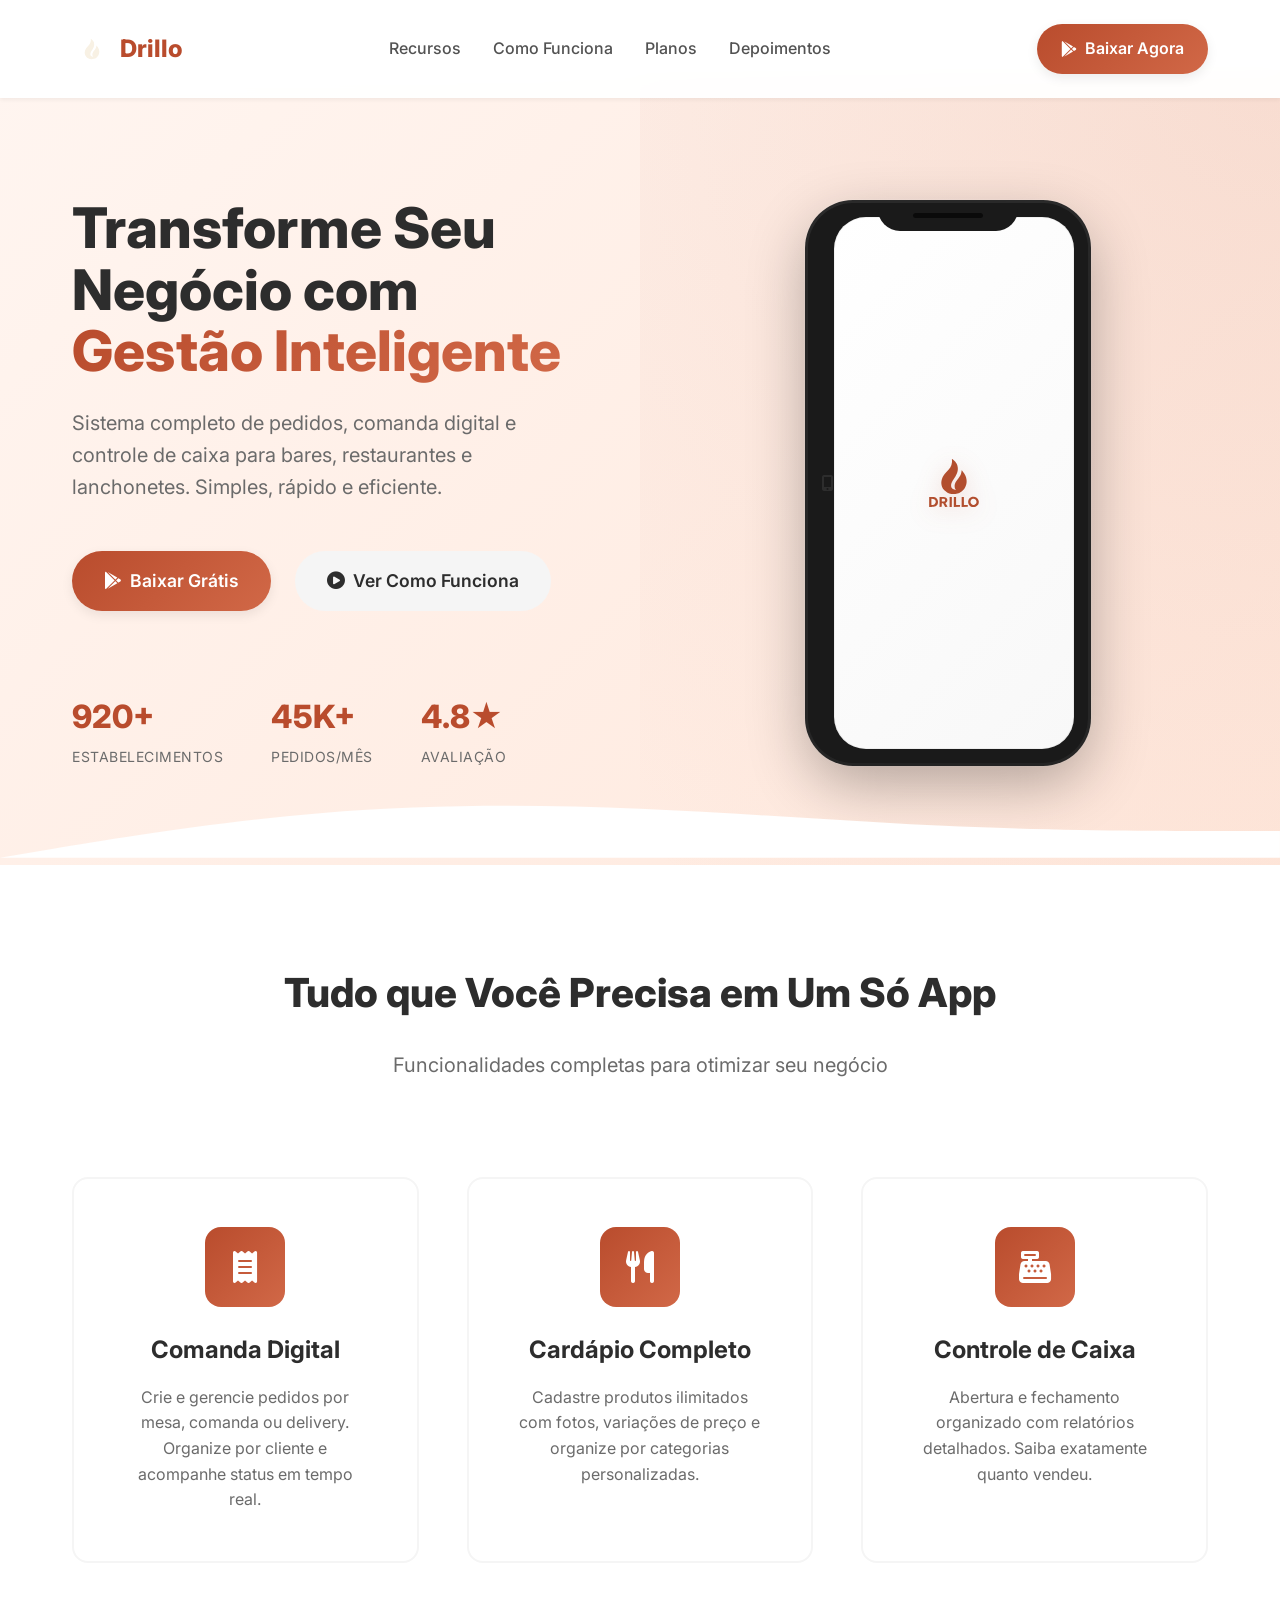
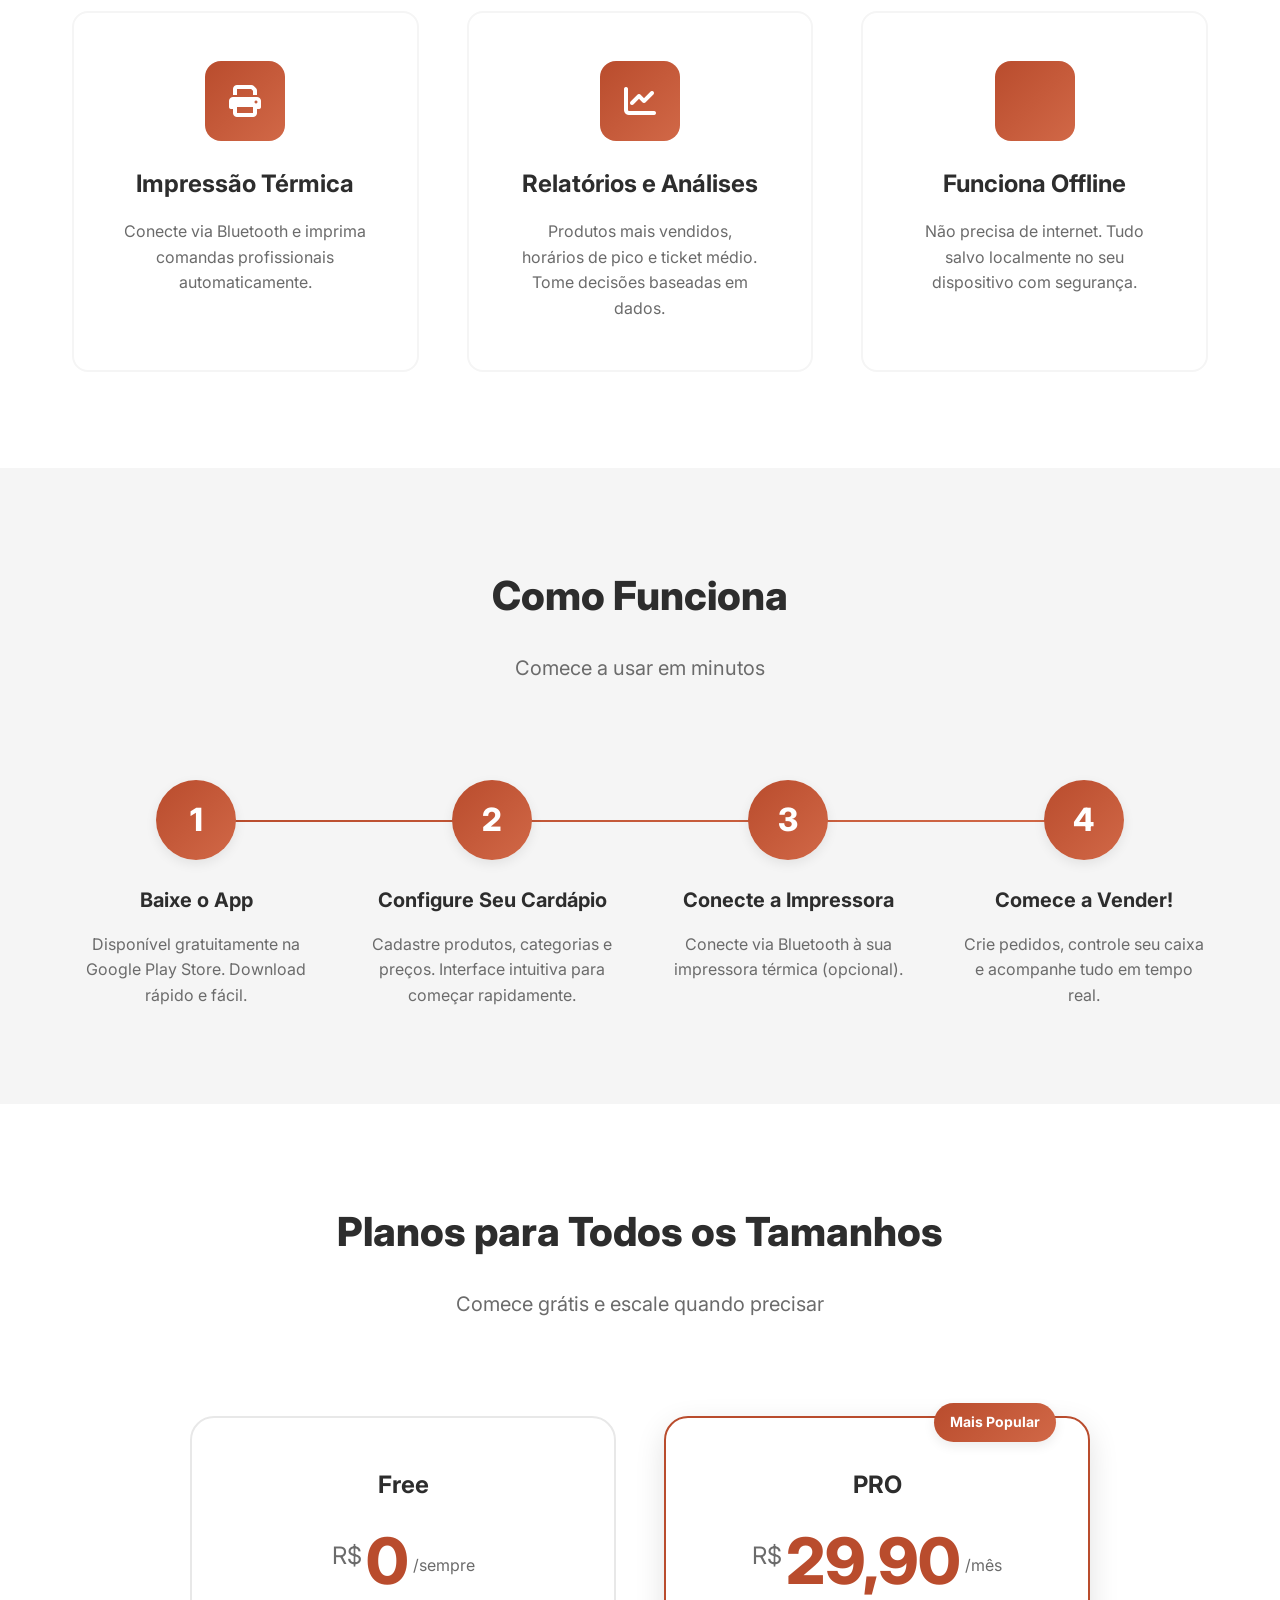
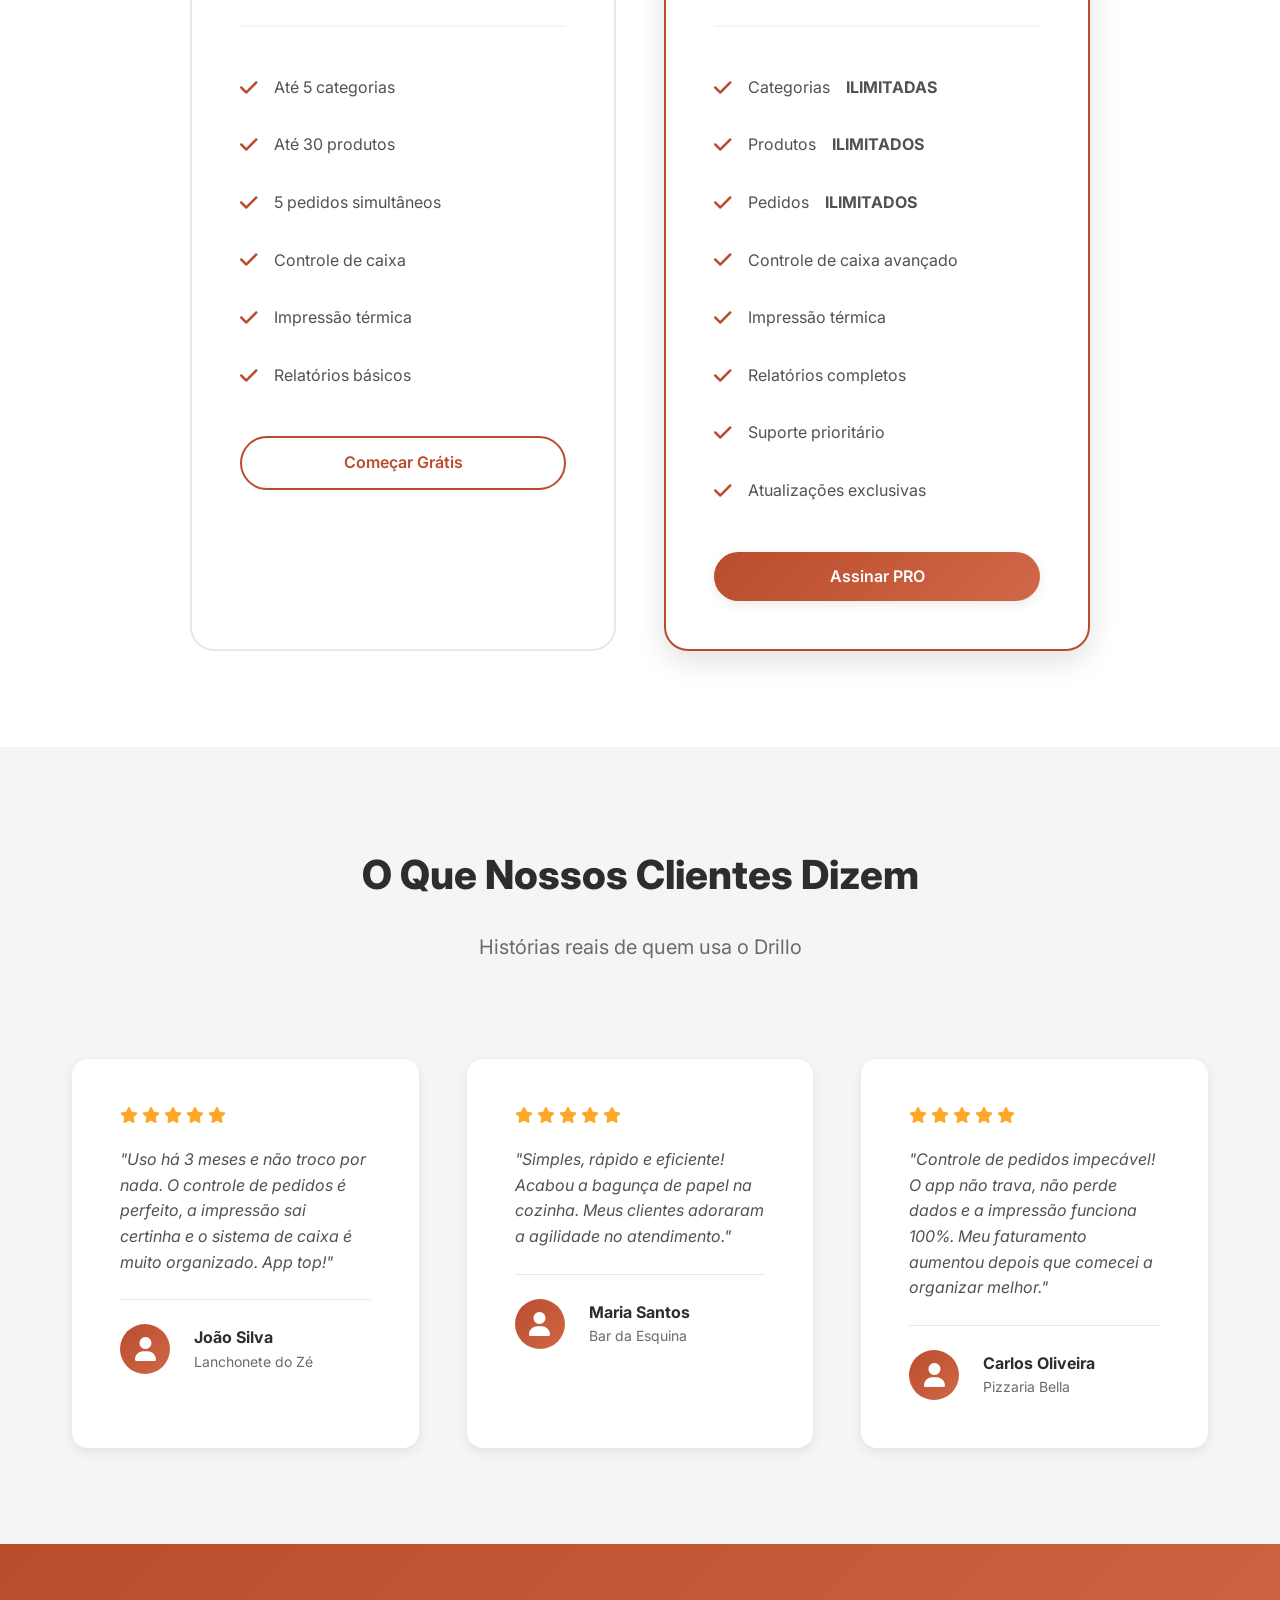
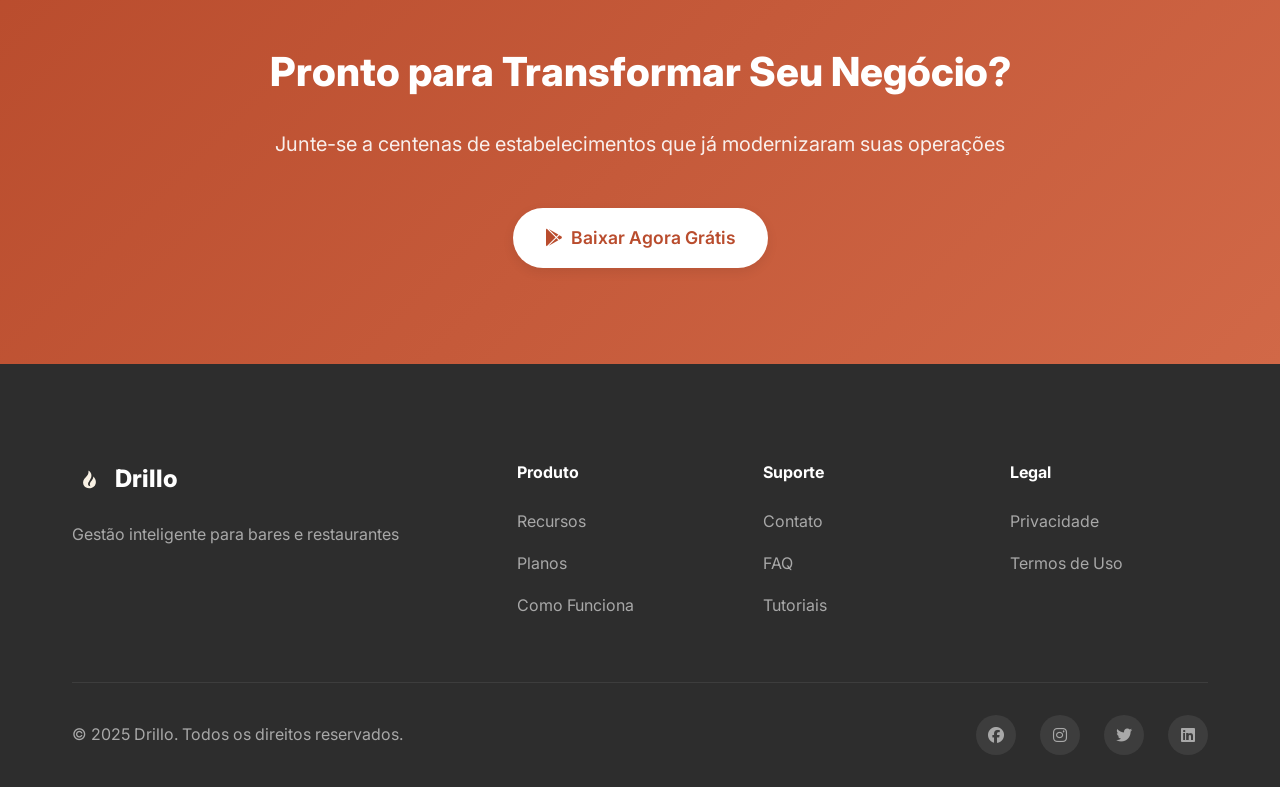
==== index.html @ bf3f8b9b "Add files via upload" ====
<!DOCTYPE html>
<html lang="pt-BR">
<head>
    <meta charset="UTF-8">
    <meta name="viewport" content="width=device-width, initial-scale=1.0">
    <meta name="description" content="Drillo - Sistema completo de gestão de pedidos, comanda digital e controle de caixa para bares, restaurantes e lanchonetes">
    <meta name="keywords" content="comanda digital, gestão de pedidos, PDV, controle de caixa, restaurante, bar, lanchonete">
    <meta name="author" content="Drillo">
    
    <!-- Open Graph / Facebook -->
    <meta property="og:type" content="website">
    <meta property="og:title" content="Drillo - Gestão de Pedidos para Bares e Restaurantes">
    <meta property="og:description" content="Transforme seu negócio com comanda digital, controle de caixa e impressão térmica integrada">
    
    <!-- Twitter -->
    <meta property="twitter:card" content="summary_large_image">
    <meta property="twitter:title" content="Drillo - Gestão de Pedidos">
    
    <title>Drillo - Gestão de Pedidos para Bares e Restaurantes</title>
    
    <!-- Google Fonts -->
    <link rel="preconnect" href="https://fonts.googleapis.com">
    <link rel="preconnect" href="https://fonts.gstatic.com" crossorigin>
    <link href="https://fonts.googleapis.com/css2?family=Inter:wght@300;400;600;700;800&display=swap" rel="stylesheet">
    
    <!-- Favicon -->
    <link rel="icon" type="image/png" href="images/favicon.png">
    <link rel="apple-touch-icon" href="images/Drillo_logo_512x512.png">
    
    <!-- Open Graph / Facebook Image -->
    <meta property="og:image" content="images/Drillo_logo_512x512.png">
    
    <!-- Twitter Image -->
    <meta property="twitter:image" content="images/Drillo_logo_512x512.png">
    
    <!-- Font Awesome -->
    <link rel="stylesheet" href="https://cdnjs.cloudflare.com/ajax/libs/font-awesome/6.4.0/css/all.min.css">
    
    <link rel="stylesheet" href="style.css">
</head>
<body>
    <!-- Header/Navigation -->
    <nav class="navbar">
        <div class="container">
            <div class="nav-content">
                <div class="logo">
                    <img src="images/Drillo_icon_claro.svg" alt="Drillo Logo" class="logo-icon">
                    <span>Drillo</span>
                </div>
                <ul class="nav-menu">
                    <li><a href="#features">Recursos</a></li>
                    <li><a href="#how-it-works">Como Funciona</a></li>
                    <li><a href="#pricing">Planos</a></li>
                    <li><a href="#testimonials">Depoimentos</a></li>
                </ul>
                <a href="https://play.google.com/store/apps/details?id=com.drillo.off" class="btn btn-primary" target="_blank">
                    <i class="fab fa-google-play"></i> Baixar Agora
                </a>
                <div class="hamburger">
                    <span></span>
                    <span></span>
                    <span></span>
                </div>
            </div>
        </div>
    </nav>

    <!-- Hero Section -->
    <section class="hero">
        <div class="container">
            <div class="hero-content">
                <div class="hero-text">
                    <h1 class="hero-title">
                        Transforme Seu Negócio com <span class="gradient-text">Gestão Inteligente</span>
                    </h1>
                    <p class="hero-subtitle">
                        Sistema completo de pedidos, comanda digital e controle de caixa para bares, restaurantes e lanchonetes. Simples, rápido e eficiente.
                    </p>
                    <div class="hero-buttons">
                        <a href="https://play.google.com/store/apps/details?id=com.drillo.off" class="btn btn-large btn-primary" target="_blank">
                            <i class="fab fa-google-play"></i> Baixar Grátis
                        </a>
                        <a href="#features" class="btn btn-large btn-secondary">
                            <i class="fas fa-play-circle"></i> Ver Como Funciona
                        </a>
                    </div>
                    <div class="hero-stats">
                        <div class="stat">
                            <div class="stat-number">1000+</div>
                            <div class="stat-label">Estabelecimentos</div>
                        </div>
                        <div class="stat">
                            <div class="stat-number">50K+</div>
                            <div class="stat-label">Pedidos/Mês</div>
                        </div>
                        <div class="stat">
                            <div class="stat-number">4.8★</div>
                            <div class="stat-label">Avaliação</div>
                        </div>
                    </div>
                </div>
                <div class="hero-image">
                    <div class="phone-mockup">
                        <i class="fas fa-mobile-alt"></i>
                        <div class="mockup-screen">
                            <div class="app-preview">
                                <img src="images/Drillo.svg" alt="Drillo App" class="app-logo">
                            </div>
                        </div>
                    </div>
                </div>
            </div>
        </div>
        <div class="hero-wave">
            <svg viewBox="0 0 1440 120" fill="none" xmlns="http://www.w3.org/2000/svg">
                <path d="M0 120L60 110C120 100 240 80 360 70C480 60 600 60 720 65C840 70 960 80 1080 85C1200 90 1320 90 1380 90L1440 90V120H1380C1320 120 1200 120 1080 120C960 120 840 120 720 120C600 120 480 120 360 120C240 120 120 120 60 120H0Z" fill="white"/>
            </svg>
        </div>
    </section>

    <!-- Features Section -->
    <section id="features" class="features">
        <div class="container">
            <div class="section-header">
                <h2 class="section-title">Tudo que Você Precisa em Um Só App</h2>
                <p class="section-subtitle">Funcionalidades completas para otimizar seu negócio</p>
            </div>
            
            <div class="features-grid">
                <div class="feature-card">
                    <div class="feature-icon">
                        <i class="fas fa-receipt"></i>
                    </div>
                    <h3>Comanda Digital</h3>
                    <p>Crie e gerencie pedidos por mesa, comanda ou delivery. Organize por cliente e acompanhe status em tempo real.</p>
                </div>

                <div class="feature-card">
                    <div class="feature-icon">
                        <i class="fas fa-utensils"></i>
                    </div>
                    <h3>Cardápio Completo</h3>
                    <p>Cadastre produtos ilimitados com fotos, variações de preço e organize por categorias personalizadas.</p>
                </div>

                <div class="feature-card">
                    <div class="feature-icon">
                        <i class="fas fa-cash-register"></i>
                    </div>
                    <h3>Controle de Caixa</h3>
                    <p>Abertura e fechamento organizado com relatórios detalhados. Saiba exatamente quanto vendeu.</p>
                </div>

                <div class="feature-card">
                    <div class="feature-icon">
                        <i class="fas fa-print"></i>
                    </div>
                    <h3>Impressão Térmica</h3>
                    <p>Conecte via Bluetooth e imprima comandas profissionais automaticamente.</p>
                </div>

                <div class="feature-card">
                    <div class="feature-icon">
                        <i class="fas fa-chart-line"></i>
                    </div>
                    <h3>Relatórios e Análises</h3>
                    <p>Produtos mais vendidos, horários de pico e ticket médio. Tome decisões baseadas em dados.</p>
                </div>

                <div class="feature-card">
                    <div class="feature-icon">
                        <i class="fas fa-wifi-slash"></i>
                    </div>
                    <h3>Funciona Offline</h3>
                    <p>Não precisa de internet. Tudo salvo localmente no seu dispositivo com segurança.</p>
                </div>
            </div>
        </div>
    </section>

    <!-- How It Works Section -->
    <section id="how-it-works" class="how-it-works">
        <div class="container">
            <div class="section-header">
                <h2 class="section-title">Como Funciona</h2>
                <p class="section-subtitle">Comece a usar em minutos</p>
            </div>
            
            <div class="steps">
                <div class="step">
                    <div class="step-number">1</div>
                    <div class="step-content">
                        <h3>Baixe o App</h3>
                        <p>Disponível gratuitamente na Google Play Store. Download rápido e fácil.</p>
                    </div>
                </div>

                <div class="step">
                    <div class="step-number">2</div>
                    <div class="step-content">
                        <h3>Configure Seu Cardápio</h3>
                        <p>Cadastre produtos, categorias e preços. Interface intuitiva para começar rapidamente.</p>
                    </div>
                </div>

                <div class="step">
                    <div class="step-number">3</div>
                    <div class="step-content">
                        <h3>Conecte a Impressora</h3>
                        <p>Conecte via Bluetooth à sua impressora térmica (opcional).</p>
                    </div>
                </div>

                <div class="step">
                    <div class="step-number">4</div>
                    <div class="step-content">
                        <h3>Comece a Vender!</h3>
                        <p>Crie pedidos, controle seu caixa e acompanhe tudo em tempo real.</p>
                    </div>
                </div>
            </div>
        </div>
    </section>

    <!-- Pricing Section -->
    <section id="pricing" class="pricing">
        <div class="container">
            <div class="section-header">
                <h2 class="section-title">Planos para Todos os Tamanhos</h2>
                <p class="section-subtitle">Comece grátis e escale quando precisar</p>
            </div>
            
            <div class="pricing-cards">
                <div class="pricing-card">
                    <div class="plan-header">
                        <h3>Free</h3>
                        <div class="price">
                            <span class="currency">R$</span>
                            <span class="amount">0</span>
                            <span class="period">/sempre</span>
                        </div>
                    </div>
                    <ul class="plan-features">
                        <li><i class="fas fa-check"></i> Até 5 categorias</li>
                        <li><i class="fas fa-check"></i> Até 30 produtos</li>
                        <li><i class="fas fa-check"></i> 5 pedidos simultâneos</li>
                        <li><i class="fas fa-check"></i> Controle de caixa</li>
                        <li><i class="fas fa-check"></i> Impressão térmica</li>
                        <li><i class="fas fa-check"></i> Relatórios básicos</li>
                    </ul>
                    <a href="https://play.google.com/store/apps/details?id=com.drillo.off" class="btn btn-outline" target="_blank">Começar Grátis</a>
                </div>

                <div class="pricing-card featured">
                    <div class="popular-badge">Mais Popular</div>
                    <div class="plan-header">
                        <h3>PRO</h3>
                        <div class="price">
                            <span class="currency">R$</span>
                            <span class="amount">29,90</span>
                            <span class="period">/mês</span>
                        </div>
                    </div>
                    <ul class="plan-features">
                        <li><i class="fas fa-check"></i> Categorias <strong>ILIMITADAS</strong></li>
                        <li><i class="fas fa-check"></i> Produtos <strong>ILIMITADOS</strong></li>
                        <li><i class="fas fa-check"></i> Pedidos <strong>ILIMITADOS</strong></li>
                        <li><i class="fas fa-check"></i> Controle de caixa avançado</li>
                        <li><i class="fas fa-check"></i> Impressão térmica</li>
                        <li><i class="fas fa-check"></i> Relatórios completos</li>
                        <li><i class="fas fa-check"></i> Suporte prioritário</li>
                        <li><i class="fas fa-check"></i> Atualizações exclusivas</li>
                    </ul>
                    <a href="https://play.google.com/store/apps/details?id=com.drillo.off" class="btn btn-primary" target="_blank">Assinar PRO</a>
                </div>
            </div>
        </div>
    </section>

    <!-- Testimonials Section -->
    <section id="testimonials" class="testimonials">
        <div class="container">
            <div class="section-header">
                <h2 class="section-title">O Que Nossos Clientes Dizem</h2>
                <p class="section-subtitle">Histórias reais de quem usa o Drillo</p>
            </div>
            
            <div class="testimonials-grid">
                <div class="testimonial-card">
                    <div class="testimonial-rating">
                        <i class="fas fa-star"></i>
                        <i class="fas fa-star"></i>
                        <i class="fas fa-star"></i>
                        <i class="fas fa-star"></i>
                        <i class="fas fa-star"></i>
                    </div>
                    <p class="testimonial-text">
                        "Uso há 3 meses e não troco por nada. O controle de pedidos é perfeito, a impressão sai certinha e o sistema de caixa é muito organizado. App top!"
                    </p>
                    <div class="testimonial-author">
                        <div class="author-avatar">
                            <i class="fas fa-user"></i>
                        </div>
                        <div class="author-info">
                            <div class="author-name">João Silva</div>
                            <div class="author-business">Lanchonete do Zé</div>
                        </div>
                    </div>
                </div>

                <div class="testimonial-card">
                    <div class="testimonial-rating">
                        <i class="fas fa-star"></i>
                        <i class="fas fa-star"></i>
                        <i class="fas fa-star"></i>
                        <i class="fas fa-star"></i>
                        <i class="fas fa-star"></i>
                    </div>
                    <p class="testimonial-text">
                        "Simples, rápido e eficiente! Acabou a bagunça de papel na cozinha. Meus clientes adoraram a agilidade no atendimento."
                    </p>
                    <div class="testimonial-author">
                        <div class="author-avatar">
                            <i class="fas fa-user"></i>
                        </div>
                        <div class="author-info">
                            <div class="author-name">Maria Santos</div>
                            <div class="author-business">Bar da Esquina</div>
                        </div>
                    </div>
                </div>

                <div class="testimonial-card">
                    <div class="testimonial-rating">
                        <i class="fas fa-star"></i>
                        <i class="fas fa-star"></i>
                        <i class="fas fa-star"></i>
                        <i class="fas fa-star"></i>
                        <i class="fas fa-star"></i>
                    </div>
                    <p class="testimonial-text">
                        "Controle de pedidos impecável! O app não trava, não perde dados e a impressão funciona 100%. Meu faturamento aumentou depois que comecei a organizar melhor."
                    </p>
                    <div class="testimonial-author">
                        <div class="author-avatar">
                            <i class="fas fa-user"></i>
                        </div>
                        <div class="author-info">
                            <div class="author-name">Carlos Oliveira</div>
                            <div class="author-business">Pizzaria Bella</div>
                        </div>
                    </div>
                </div>
            </div>
        </div>
    </section>

    <!-- CTA Section -->
    <section class="cta">
        <div class="container">
            <div class="cta-content">
                <h2>Pronto para Transformar Seu Negócio?</h2>
                <p>Junte-se a centenas de estabelecimentos que já modernizaram suas operações</p>
                <a href="https://play.google.com/store/apps/details?id=com.drillo.off" class="btn btn-large btn-white" target="_blank">
                    <i class="fab fa-google-play"></i> Baixar Agora Grátis
                </a>
            </div>
        </div>
    </section>

    <!-- Footer -->
    <footer class="footer">
        <div class="container">
            <div class="footer-content">
                <div class="footer-section">
                    <div class="footer-logo">
                        <img src="images/Drillo_icon_claro.svg" alt="Drillo Logo" class="logo-icon">
                        <span>Drillo</span>
                    </div>
                    <p>Gestão inteligente para bares e restaurantes</p>
                </div>

                <div class="footer-section">
                    <h4>Produto</h4>
                    <ul>
                        <li><a href="#features">Recursos</a></li>
                        <li><a href="#pricing">Planos</a></li>
                        <li><a href="#how-it-works">Como Funciona</a></li>
                    </ul>
                </div>

                <div class="footer-section">
                    <h4>Suporte</h4>
                    <ul>
                        <li><a href="mailto:contato@drillo.app">Contato</a></li>
                        <li><a href="#">FAQ</a></li>
                        <li><a href="#">Tutoriais</a></li>
                    </ul>
                </div>

                <div class="footer-section">
                    <h4>Legal</h4>
                    <ul>
                        <li><a href="#">Privacidade</a></li>
                        <li><a href="#">Termos de Uso</a></li>
                    </ul>
                </div>
            </div>

            <div class="footer-bottom">
                <p>&copy; 2025 Drillo. Todos os direitos reservados.</p>
                <div class="social-links">
                    <a href="#" target="_blank"><i class="fab fa-facebook"></i></a>
                    <a href="#" target="_blank"><i class="fab fa-instagram"></i></a>
                    <a href="#" target="_blank"><i class="fab fa-twitter"></i></a>
                    <a href="#" target="_blank"><i class="fab fa-linkedin"></i></a>
                </div>
            </div>
        </div>
    </footer>

    <script src="script.js"></script>
</body>
</html>
---- style.css ----
/* ========================================
   RESET & BASE STYLES
   ======================================== */
* {
    margin: 0;
    padding: 0;
    box-sizing: border-box;
}

:root {
    /* Colors - Drillo Brand */
    --primary: #B94C2D;
    --primary-dark: #8B3820;
    --primary-light: #D16847;
    --secondary: #2D4B94;
    --accent: #FFA726;
    
    /* Neutral Colors */
    --dark: #1a1a1a;
    --gray-900: #2d2d2d;
    --gray-800: #3d3d3d;
    --gray-700: #525252;
    --gray-600: #6b6b6b;
    --gray-500: #8a8a8a;
    --gray-400: #a8a8a8;
    --gray-300: #d1d1d1;
    --gray-200: #e8e8e8;
    --gray-100: #f5f5f5;
    --white: #ffffff;
    
    /* Gradients */
    --gradient-primary: linear-gradient(135deg, var(--primary) 0%, var(--primary-light) 100%);
    --gradient-secondary: linear-gradient(135deg, var(--secondary) 0%, #3B5AB8 100%);
    --gradient-accent: linear-gradient(135deg, #FFA726 0%, #FFB74D 100%);
    
    /* Shadows */
    --shadow-sm: 0 2px 4px rgba(0,0,0,0.05);
    --shadow-md: 0 4px 12px rgba(0,0,0,0.08);
    --shadow-lg: 0 10px 30px rgba(0,0,0,0.12);
    --shadow-xl: 0 20px 50px rgba(0,0,0,0.15);
    
    /* Typography */
    --font-family: 'Inter', -apple-system, BlinkMacSystemFont, 'Segoe UI', sans-serif;
    
    /* Spacing */
    --spacing-xs: 0.5rem;
    --spacing-sm: 1rem;
    --spacing-md: 1.5rem;
    --spacing-lg: 2rem;
    --spacing-xl: 3rem;
    --spacing-2xl: 4rem;
    --spacing-3xl: 6rem;
    
    /* Border Radius */
    --radius-sm: 8px;
    --radius-md: 12px;
    --radius-lg: 16px;
    --radius-xl: 24px;
    --radius-full: 9999px;
    
    /* Transitions */
    --transition: all 0.3s cubic-bezier(0.4, 0, 0.2, 1);
}

html {
    scroll-behavior: smooth;
}

body {
    font-family: var(--font-family);
    line-height: 1.6;
    color: var(--gray-900);
    background: var(--white);
    overflow-x: hidden;
}

.container {
    max-width: 1200px;
    margin: 0 auto;
    padding: 0 var(--spacing-lg);
}

/* ========================================
   NAVIGATION
   ======================================== */
.navbar {
    position: fixed;
    top: 0;
    left: 0;
    right: 0;
    background: rgba(255, 255, 255, 0.95);
    backdrop-filter: blur(10px);
    box-shadow: var(--shadow-sm);
    z-index: 1000;
    transition: var(--transition);
}

.nav-content {
    display: flex;
    align-items: center;
    justify-content: space-between;
    padding: var(--spacing-md) 0;
}

.logo {
    display: flex;
    align-items: center;
    gap: 0.5rem;
    font-size: 1.5rem;
    font-weight: 800;
    color: var(--primary);
}

.logo-icon {
    width: 40px;
    height: 40px;
    object-fit: contain;
}

.logo i {
    font-size: 1.8rem;
}

.nav-menu {
    display: flex;
    list-style: none;
    gap: var(--spacing-lg);
    margin: 0;
}

.nav-menu a {
    color: var(--gray-700);
    text-decoration: none;
    font-weight: 500;
    transition: var(--transition);
    position: relative;
}

.nav-menu a::after {
    content: '';
    position: absolute;
    bottom: -4px;
    left: 0;
    width: 0;
    height: 2px;
    background: var(--primary);
    transition: var(--transition);
}

.nav-menu a:hover {
    color: var(--primary);
}

.nav-menu a:hover::after {
    width: 100%;
}

.hamburger {
    display: none;
    flex-direction: column;
    gap: 4px;
    cursor: pointer;
}

.hamburger span {
    width: 25px;
    height: 3px;
    background: var(--gray-900);
    border-radius: 2px;
    transition: var(--transition);
}

/* ========================================
   BUTTONS
   ======================================== */
.btn {
    display: inline-flex;
    align-items: center;
    gap: 0.5rem;
    padding: 0.75rem 1.5rem;
    border-radius: var(--radius-full);
    font-weight: 600;
    text-decoration: none;
    transition: var(--transition);
    cursor: pointer;
    border: none;
    font-size: 1rem;
}

.btn-primary {
    background: var(--gradient-primary);
    color: var(--white);
    box-shadow: var(--shadow-md);
}

.btn-primary:hover {
    transform: translateY(-2px);
    box-shadow: var(--shadow-lg);
}

.btn-secondary {
    background: var(--gray-100);
    color: var(--gray-900);
}

.btn-secondary:hover {
    background: var(--gray-200);
}

.btn-outline {
    background: transparent;
    border: 2px solid var(--primary);
    color: var(--primary);
}

.btn-outline:hover {
    background: var(--primary);
    color: var(--white);
}

.btn-white {
    background: var(--white);
    color: var(--primary);
    box-shadow: var(--shadow-md);
}

.btn-white:hover {
    transform: translateY(-2px);
    box-shadow: var(--shadow-lg);
}

.btn-large {
    padding: 1rem 2rem;
    font-size: 1.1rem;
}

/* ========================================
   HERO SECTION
   ======================================== */
.hero {
    position: relative;
    background: linear-gradient(135deg, #FFF5F0 0%, #FFE8DC 100%);
    padding: 8rem 0 6rem;
    margin-top: 70px;
    overflow: hidden;
}

.hero::before {
    content: '';
    position: absolute;
    top: 0;
    right: 0;
    width: 50%;
    height: 100%;
    background: radial-gradient(circle at top right, rgba(185, 76, 45, 0.1), transparent);
    pointer-events: none;
}

.hero-content {
    display: grid;
    grid-template-columns: 1fr 1fr;
    gap: var(--spacing-3xl);
    align-items: center;
}

.hero-title {
    font-size: 3.5rem;
    font-weight: 800;
    line-height: 1.1;
    margin-bottom: var(--spacing-md);
    color: var(--gray-900);
}

.gradient-text {
    background: var(--gradient-primary);
    -webkit-background-clip: text;
    -webkit-text-fill-color: transparent;
    background-clip: text;
}

.hero-subtitle {
    font-size: 1.25rem;
    color: var(--gray-600);
    margin-bottom: var(--spacing-xl);
    line-height: 1.6;
}

.hero-buttons {
    display: flex;
    gap: var(--spacing-md);
    margin-bottom: var(--spacing-xl);
}

.hero-stats {
    display: flex;
    gap: var(--spacing-xl);
    padding-top: var(--spacing-lg);
}

.stat {
    text-align: left;
}

.stat-number {
    font-size: 2rem;
    font-weight: 800;
    color: var(--primary);
    margin-bottom: 0.25rem;
}

.stat-label {
    font-size: 0.875rem;
    color: var(--gray-600);
    text-transform: uppercase;
    letter-spacing: 0.5px;
}

.hero-image {
    display: flex;
    justify-content: flex-start;
    align-items: center;
    position: relative;
    padding-left: 0;
}

.phone-mockup {
    position: relative;
    width: 280px;
    height: 560px;
    background: #1a1a1a;
    border-radius: 45px;
    padding: 14px;
    margin: 0 auto;
    box-shadow: 
        0 20px 60px rgba(0, 0, 0, 0.3),
        0 0 0 3px #2d2d2d,
        0 0 0 4px rgba(255, 255, 255, 0.1);
    animation: float 6s ease-in-out infinite;
    display: flex;
    align-items: center;
    justify-content: center;
}

.phone-mockup::before {
    content: '';
    position: absolute;
    top: 0;
    left: 50%;
    transform: translateX(-50%);
    width: 140px;
    height: 28px;
    background: #1a1a1a;
    border-radius: 0 0 22px 22px;
    z-index: 10;
}

.phone-mockup::after {
    content: '';
    position: absolute;
    top: 10px;
    left: 50%;
    transform: translateX(-50%);
    width: 70px;
    height: 5px;
    background: rgba(0, 0, 0, 0.6);
    border-radius: 10px;
    z-index: 11;
}

@keyframes float {
    0%, 100% { transform: translateY(0) rotate(0deg); }
    25% { transform: translateY(-15px) rotate(-2deg); }
    50% { transform: translateY(-20px) rotate(0deg); }
    75% { transform: translateY(-15px) rotate(2deg); }
}

.mockup-screen {
    width: 100%;
    height: 100%;
    background: linear-gradient(135deg, #ffffff 0%, #f8f8f8 100%);
    border-radius: 32px;
    overflow: hidden;
    display: flex;
    align-items: center;
    justify-content: center;
    position: relative;
    box-shadow: inset 0 0 0 1px rgba(0, 0, 0, 0.05);
}

.app-preview {
    width: 100%;
    height: 100%;
    display: flex;
    align-items: center;
    justify-content: center;
    padding: var(--spacing-2xl) var(--spacing-xl);
    position: relative;
    z-index: 2;
}

.app-preview .app-logo {
    width: 60%;
    max-width: 150px;
    height: auto;
    object-fit: contain;
    filter: drop-shadow(0 4px 12px rgba(185, 76, 45, 0.2));
    animation: pulse 3s ease-in-out infinite;
}

@keyframes pulse {
    0%, 100% { 
        transform: scale(1); 
        opacity: 0.95;
        filter: drop-shadow(0 4px 12px rgba(185, 76, 45, 0.2));
    }
    50% { 
        transform: scale(1.08); 
        opacity: 1;
        filter: drop-shadow(0 8px 20px rgba(185, 76, 45, 0.3));
    }
}

.app-preview i {
    font-size: 4rem;
    color: var(--primary);
    opacity: 0.2;
}

.hero-wave {
    position: absolute;
    bottom: -1px;
    left: 0;
    width: 100%;
}

/* ========================================
   SECTION STYLES
   ======================================== */
.section-header {
    text-align: center;
    margin-bottom: var(--spacing-3xl);
}

.section-title {
    font-size: 2.5rem;
    font-weight: 800;
    color: var(--gray-900);
    margin-bottom: var(--spacing-md);
}

.section-subtitle {
    font-size: 1.25rem;
    color: var(--gray-600);
}

/* ========================================
   FEATURES SECTION
   ======================================== */
.features {
    padding: var(--spacing-3xl) 0;
    background: var(--white);
}

.features-grid {
    display: grid;
    grid-template-columns: repeat(3, 1fr);
    gap: var(--spacing-xl);
}

.feature-card {
    padding: var(--spacing-xl);
    background: var(--white);
    border: 2px solid var(--gray-100);
    border-radius: var(--radius-lg);
    transition: var(--transition);
    text-align: center;
}

.feature-card:hover {
    border-color: var(--primary);
    transform: translateY(-5px);
    box-shadow: var(--shadow-lg);
}

.feature-icon {
    width: 80px;
    height: 80px;
    margin: 0 auto var(--spacing-md);
    display: flex;
    align-items: center;
    justify-content: center;
    background: var(--gradient-primary);
    border-radius: var(--radius-lg);
    color: var(--white);
    font-size: 2rem;
}

.feature-card h3 {
    font-size: 1.5rem;
    font-weight: 700;
    color: var(--gray-900);
    margin-bottom: var(--spacing-sm);
}

.feature-card p {
    color: var(--gray-600);
    line-height: 1.6;
}

/* ========================================
   HOW IT WORKS SECTION
   ======================================== */
.how-it-works {
    padding: var(--spacing-3xl) 0;
    background: var(--gray-100);
}

.steps {
    display: grid;
    grid-template-columns: repeat(4, 1fr);
    gap: var(--spacing-xl);
    position: relative;
}

.steps::before {
    content: '';
    position: absolute;
    top: 40px;
    left: 10%;
    right: 10%;
    height: 2px;
    background: linear-gradient(to right, var(--primary), var(--primary-light));
    z-index: 0;
}

.step {
    position: relative;
    z-index: 1;
    text-align: center;
}

.step-number {
    width: 80px;
    height: 80px;
    margin: 0 auto var(--spacing-md);
    display: flex;
    align-items: center;
    justify-content: center;
    background: var(--gradient-primary);
    color: var(--white);
    font-size: 2rem;
    font-weight: 800;
    border-radius: 50%;
    box-shadow: var(--shadow-md);
}

.step-content h3 {
    font-size: 1.25rem;
    font-weight: 700;
    color: var(--gray-900);
    margin-bottom: var(--spacing-sm);
}

.step-content p {
    color: var(--gray-600);
}

/* ========================================
   PRICING SECTION
   ======================================== */
.pricing {
    padding: var(--spacing-3xl) 0;
    background: var(--white);
}

.pricing-cards {
    display: grid;
    grid-template-columns: repeat(2, 1fr);
    gap: var(--spacing-xl);
    max-width: 900px;
    margin: 0 auto;
}

.pricing-card {
    position: relative;
    padding: var(--spacing-xl);
    background: var(--white);
    border: 2px solid var(--gray-200);
    border-radius: var(--radius-xl);
    transition: var(--transition);
}

.pricing-card:hover {
    transform: translateY(-5px);
    box-shadow: var(--shadow-xl);
}

.pricing-card.featured {
    border-color: var(--primary);
    box-shadow: var(--shadow-lg);
}

.popular-badge {
    position: absolute;
    top: -15px;
    right: var(--spacing-lg);
    padding: 0.5rem 1rem;
    background: var(--gradient-primary);
    color: var(--white);
    font-size: 0.875rem;
    font-weight: 700;
    border-radius: var(--radius-full);
    box-shadow: var(--shadow-md);
}

.plan-header {
    text-align: center;
    padding-bottom: var(--spacing-lg);
    border-bottom: 2px solid var(--gray-100);
    margin-bottom: var(--spacing-lg);
}

.plan-header h3 {
    font-size: 1.5rem;
    font-weight: 700;
    color: var(--gray-900);
    margin-bottom: var(--spacing-md);
}

.price {
    display: flex;
    align-items: flex-start;
    justify-content: center;
    gap: 0.25rem;
}

.currency {
    font-size: 1.5rem;
    color: var(--gray-600);
    margin-top: 0.5rem;
}

.amount {
    font-size: 4rem;
    font-weight: 800;
    color: var(--primary);
    line-height: 1;
}

.period {
    font-size: 1rem;
    color: var(--gray-600);
    margin-top: 1.5rem;
}

.plan-features {
    list-style: none;
    margin-bottom: var(--spacing-lg);
}

.plan-features li {
    display: flex;
    align-items: center;
    gap: var(--spacing-sm);
    padding: var(--spacing-sm) 0;
    color: var(--gray-700);
}

.plan-features i {
    color: var(--primary);
    font-size: 1.25rem;
}

.pricing-card .btn {
    width: 100%;
    justify-content: center;
}

/* ========================================
   TESTIMONIALS SECTION
   ======================================== */
.testimonials {
    padding: var(--spacing-3xl) 0;
    background: var(--gray-100);
}

.testimonials-grid {
    display: grid;
    grid-template-columns: repeat(3, 1fr);
    gap: var(--spacing-xl);
}

.testimonial-card {
    padding: var(--spacing-xl);
    background: var(--white);
    border-radius: var(--radius-lg);
    box-shadow: var(--shadow-md);
    transition: var(--transition);
}

.testimonial-card:hover {
    transform: translateY(-5px);
    box-shadow: var(--shadow-lg);
}

.testimonial-rating {
    display: flex;
    gap: 0.25rem;
    margin-bottom: var(--spacing-md);
    color: var(--accent);
}

.testimonial-text {
    color: var(--gray-700);
    line-height: 1.6;
    margin-bottom: var(--spacing-md);
    font-style: italic;
}

.testimonial-author {
    display: flex;
    align-items: center;
    gap: var(--spacing-md);
    padding-top: var(--spacing-md);
    border-top: 1px solid var(--gray-200);
}

.author-avatar {
    width: 50px;
    height: 50px;
    background: var(--gradient-primary);
    border-radius: 50%;
    display: flex;
    align-items: center;
    justify-content: center;
    color: var(--white);
    font-size: 1.5rem;
}

.author-name {
    font-weight: 700;
    color: var(--gray-900);
}

.author-business {
    font-size: 0.875rem;
    color: var(--gray-600);
}

/* ========================================
   CTA SECTION
   ======================================== */
.cta {
    padding: var(--spacing-3xl) 0;
    background: var(--gradient-primary);
    color: var(--white);
    text-align: center;
}

.cta-content h2 {
    font-size: 2.5rem;
    font-weight: 800;
    margin-bottom: var(--spacing-md);
}

.cta-content p {
    font-size: 1.25rem;
    margin-bottom: var(--spacing-xl);
    opacity: 0.9;
}

/* ========================================
   FOOTER
   ======================================== */
.footer {
    padding: var(--spacing-3xl) 0 var(--spacing-lg);
    background: var(--gray-900);
    color: var(--gray-400);
}

.footer-content {
    display: grid;
    grid-template-columns: 2fr 1fr 1fr 1fr;
    gap: var(--spacing-xl);
    margin-bottom: var(--spacing-xl);
}

.footer-logo {
    display: flex;
    align-items: center;
    gap: 0.5rem;
    font-size: 1.5rem;
    font-weight: 800;
    color: var(--white);
    margin-bottom: var(--spacing-md);
}

.footer-logo .logo-icon {
    width: 35px;
    height: 35px;
    object-fit: contain;
}

.footer-logo i {
    color: var(--primary);
}

.footer-section h4 {
    color: var(--white);
    font-weight: 700;
    margin-bottom: var(--spacing-md);
}

.footer-section ul {
    list-style: none;
}

.footer-section ul li {
    margin-bottom: var(--spacing-sm);
}

.footer-section a {
    color: var(--gray-400);
    text-decoration: none;
    transition: var(--transition);
}

.footer-section a:hover {
    color: var(--primary);
}

.footer-bottom {
    display: flex;
    justify-content: space-between;
    align-items: center;
    padding-top: var(--spacing-lg);
    border-top: 1px solid var(--gray-800);
}

.social-links {
    display: flex;
    gap: var(--spacing-md);
}

.social-links a {
    width: 40px;
    height: 40px;
    display: flex;
    align-items: center;
    justify-content: center;
    background: var(--gray-800);
    color: var(--gray-400);
    border-radius: 50%;
    text-decoration: none;
    transition: var(--transition);
}

.social-links a:hover {
    background: var(--primary);
    color: var(--white);
    transform: translateY(-2px);
}

/* ========================================
   RESPONSIVE DESIGN
   ======================================== */
@media (max-width: 1024px) {
    .hero-title {
        font-size: 2.5rem;
    }
    
    .features-grid {
        grid-template-columns: repeat(2, 1fr);
    }
    
    .steps {
        grid-template-columns: repeat(2, 1fr);
    }
    
    .steps::before {
        display: none;
    }
    
    .testimonials-grid {
        grid-template-columns: repeat(2, 1fr);
    }
}

@media (max-width: 768px) {
    .nav-menu {
        display: none;
    }
    
    .hamburger {
        display: flex;
    }
    
    .hero {
        padding: 4rem 0 3rem;
    }
    
    .hero-content {
        grid-template-columns: 1fr;
        text-align: center;
    }
    
    .hero-title {
        font-size: 2rem;
    }
    
    .hero-subtitle {
        font-size: 1rem;
    }
    
    .hero-buttons {
        flex-direction: column;
    }
    
    .hero-stats {
        justify-content: center;
    }
    
    .hero-image {
        display: none;
    }
    
    .section-title {
        font-size: 2rem;
    }
    
    .features-grid {
        grid-template-columns: 1fr;
    }
    
    .steps {
        grid-template-columns: 1fr;
    }
    
    .pricing-cards {
        grid-template-columns: 1fr;
    }
    
    .testimonials-grid {
        grid-template-columns: 1fr;
    }
    
    .footer-content {
        grid-template-columns: 1fr;
    }
    
    .footer-bottom {
        flex-direction: column;
        gap: var(--spacing-md);
    }
}

@media (max-width: 480px) {
    .hero-title {
        font-size: 1.75rem;
    }
    
    .btn-large {
        padding: 0.875rem 1.5rem;
        font-size: 1rem;
    }
    
    .hero-stats {
        flex-direction: column;
        align-items: center;
        gap: var(--spacing-md);
    }
    
    .stat {
        text-align: center;
    }
}
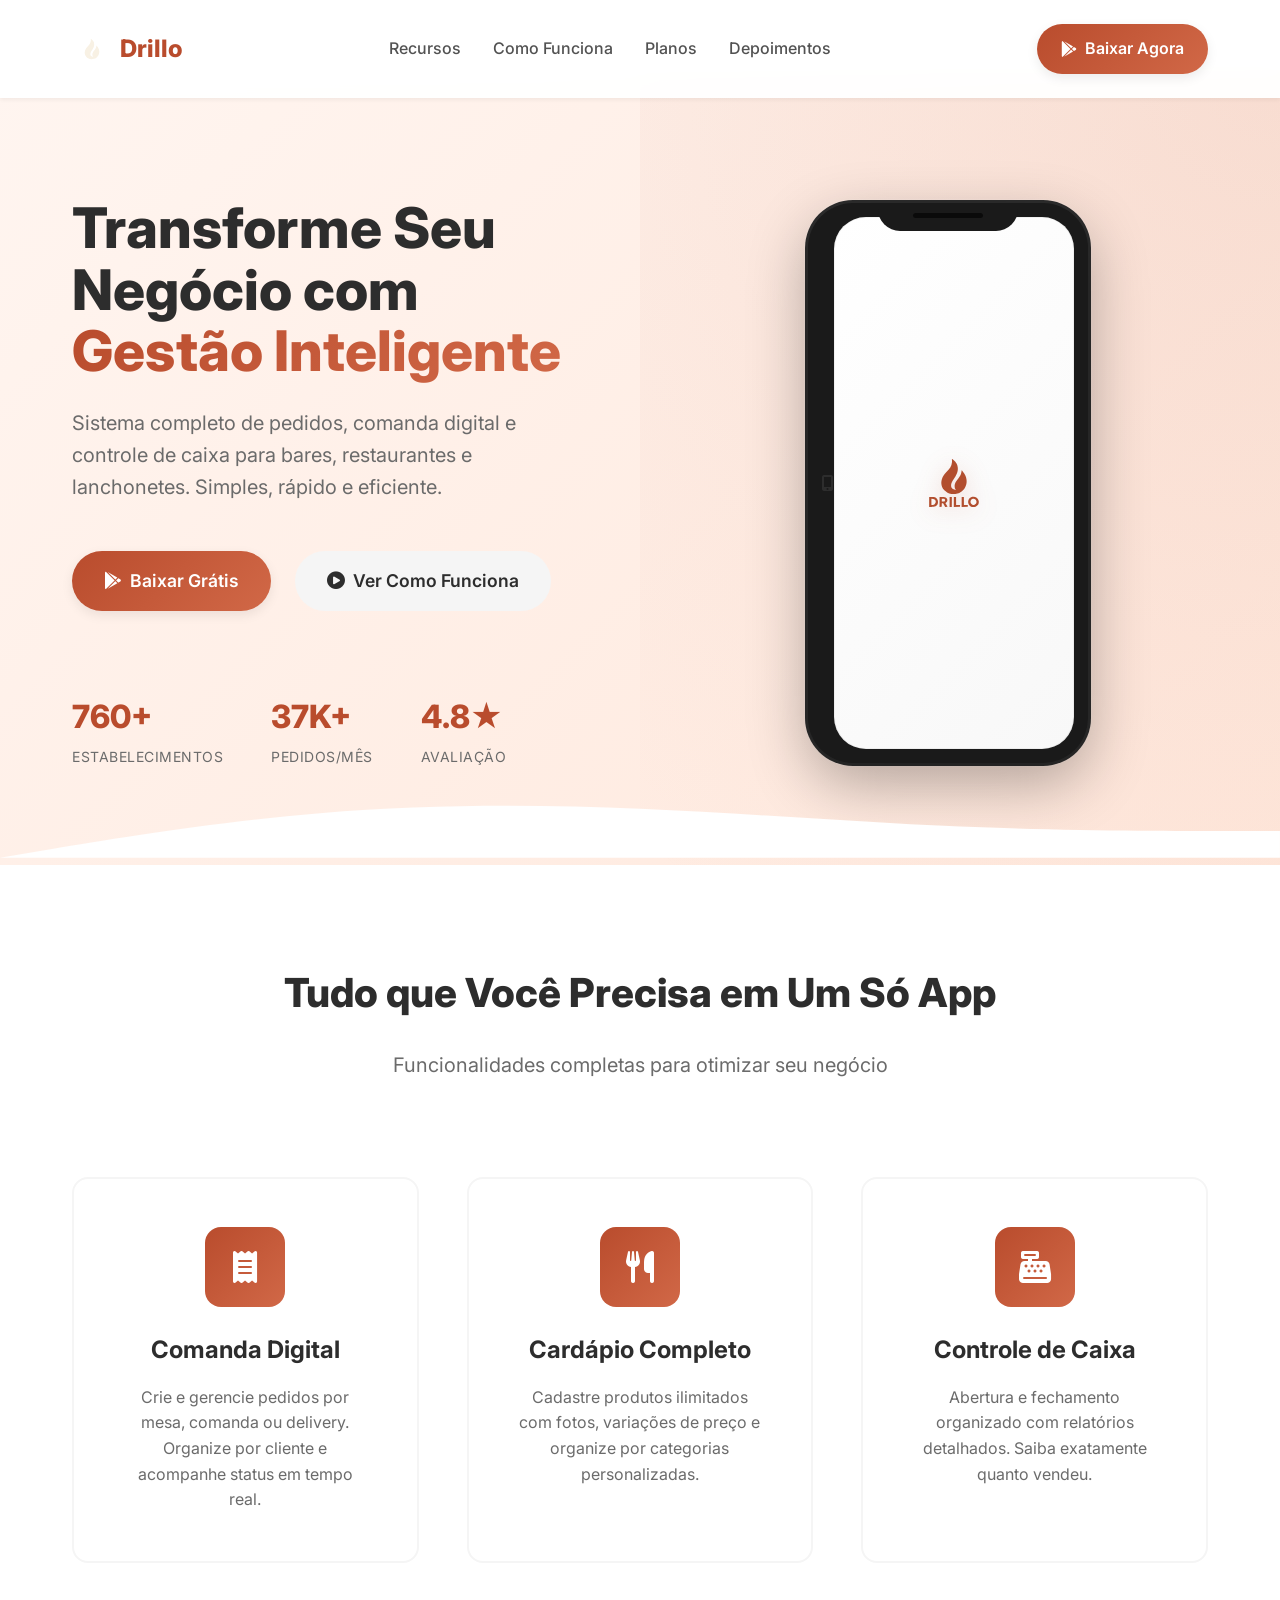
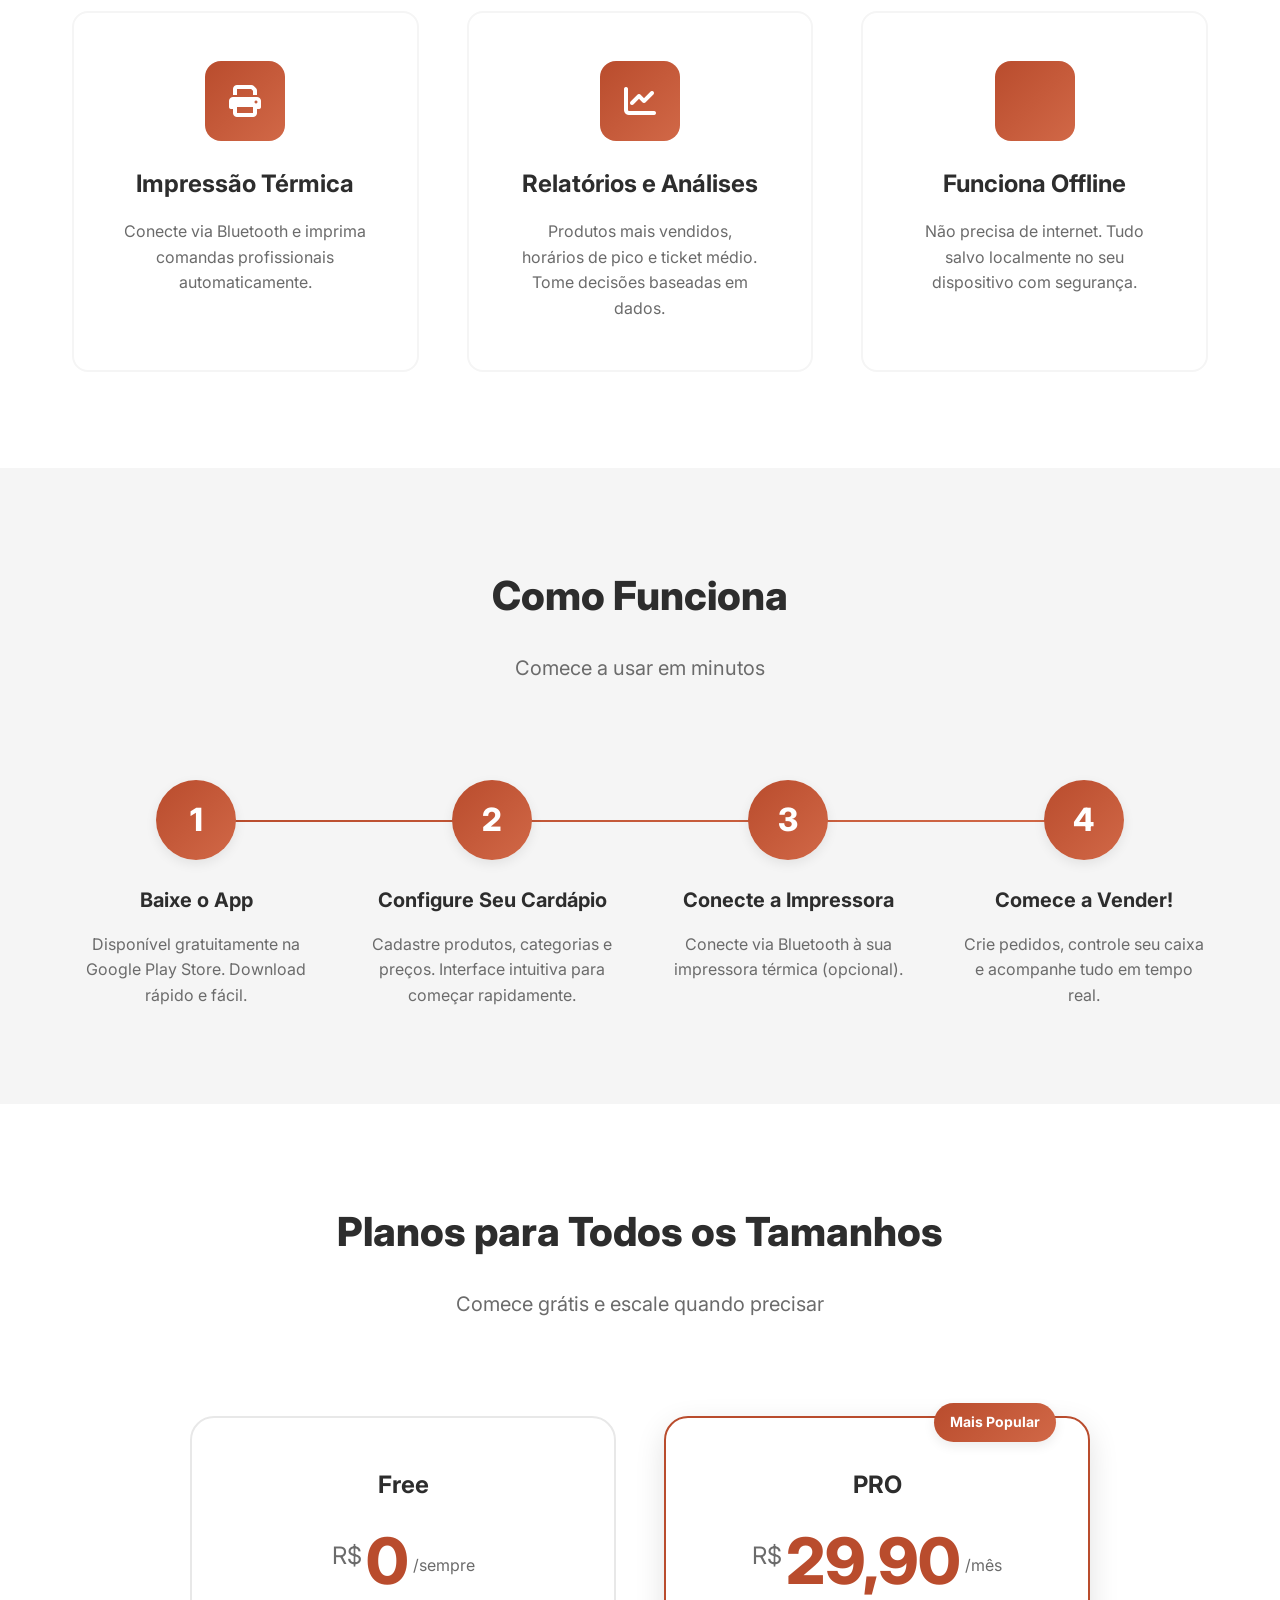
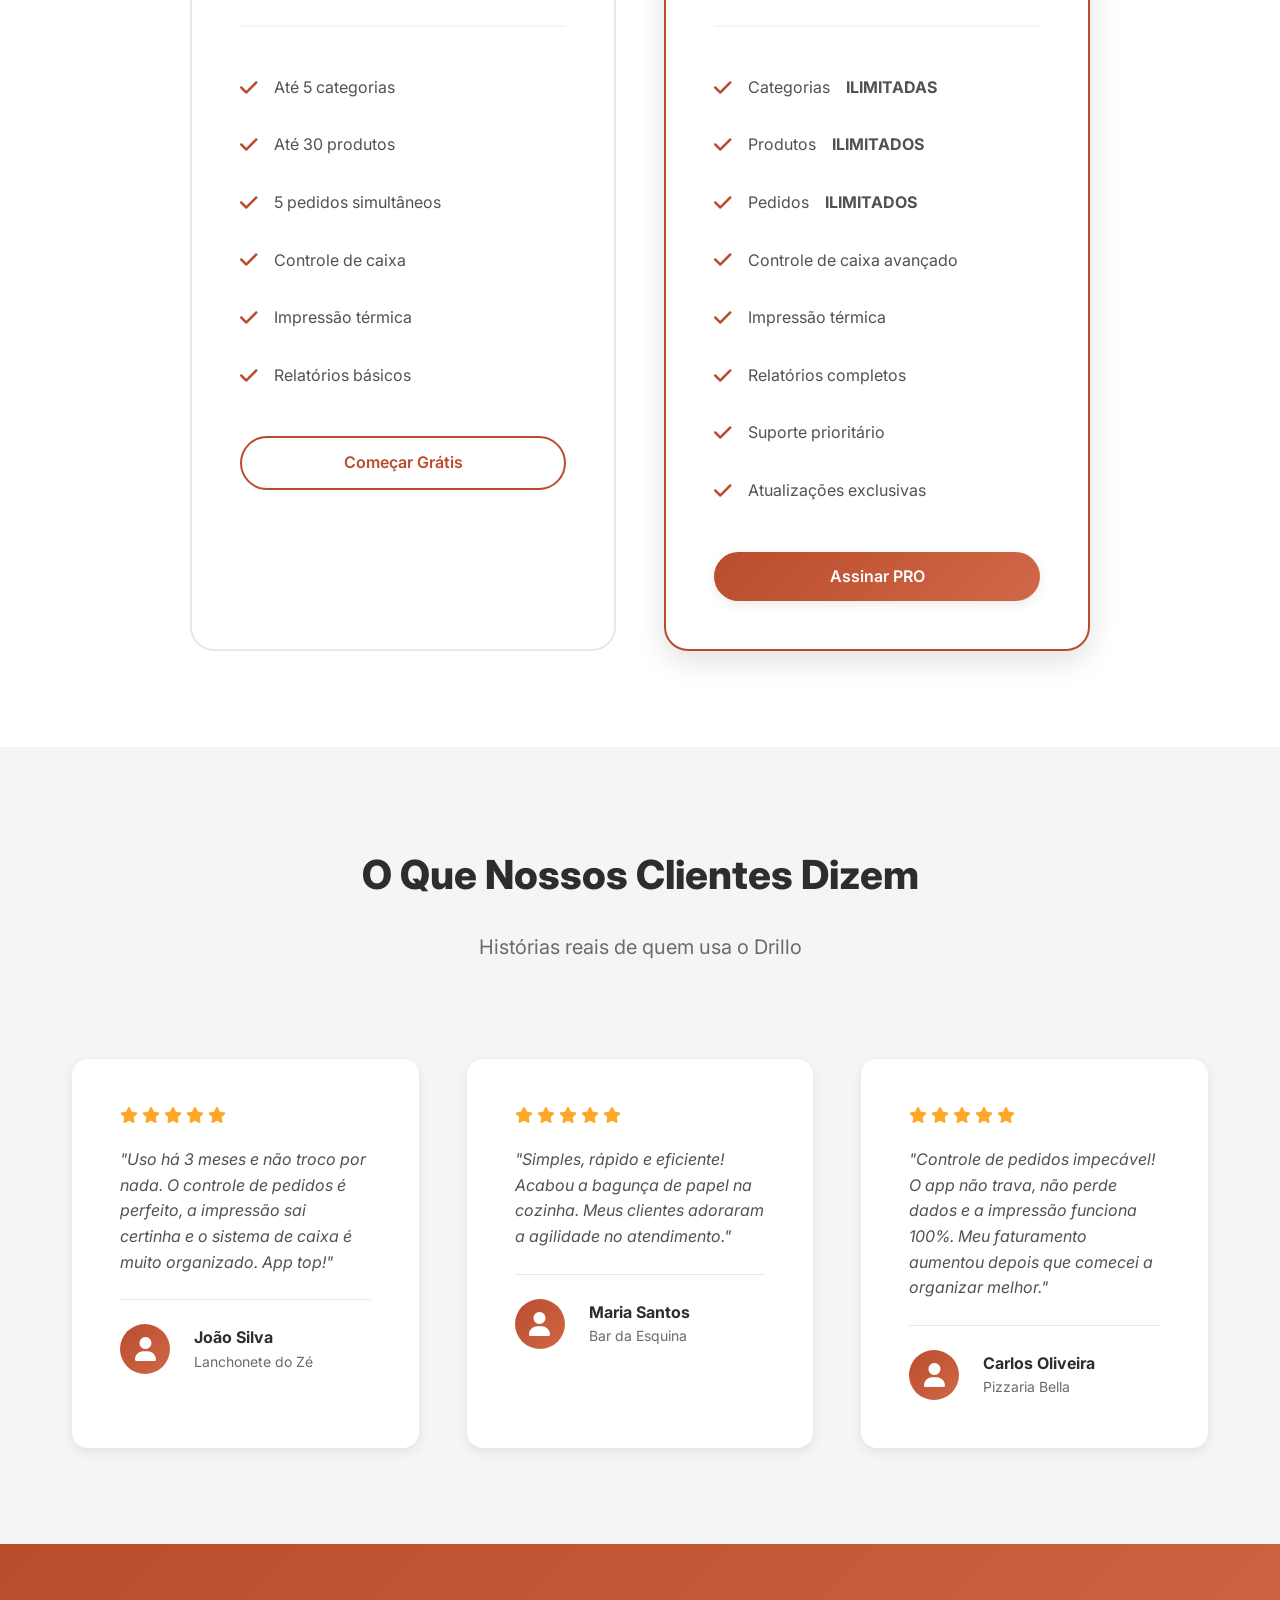
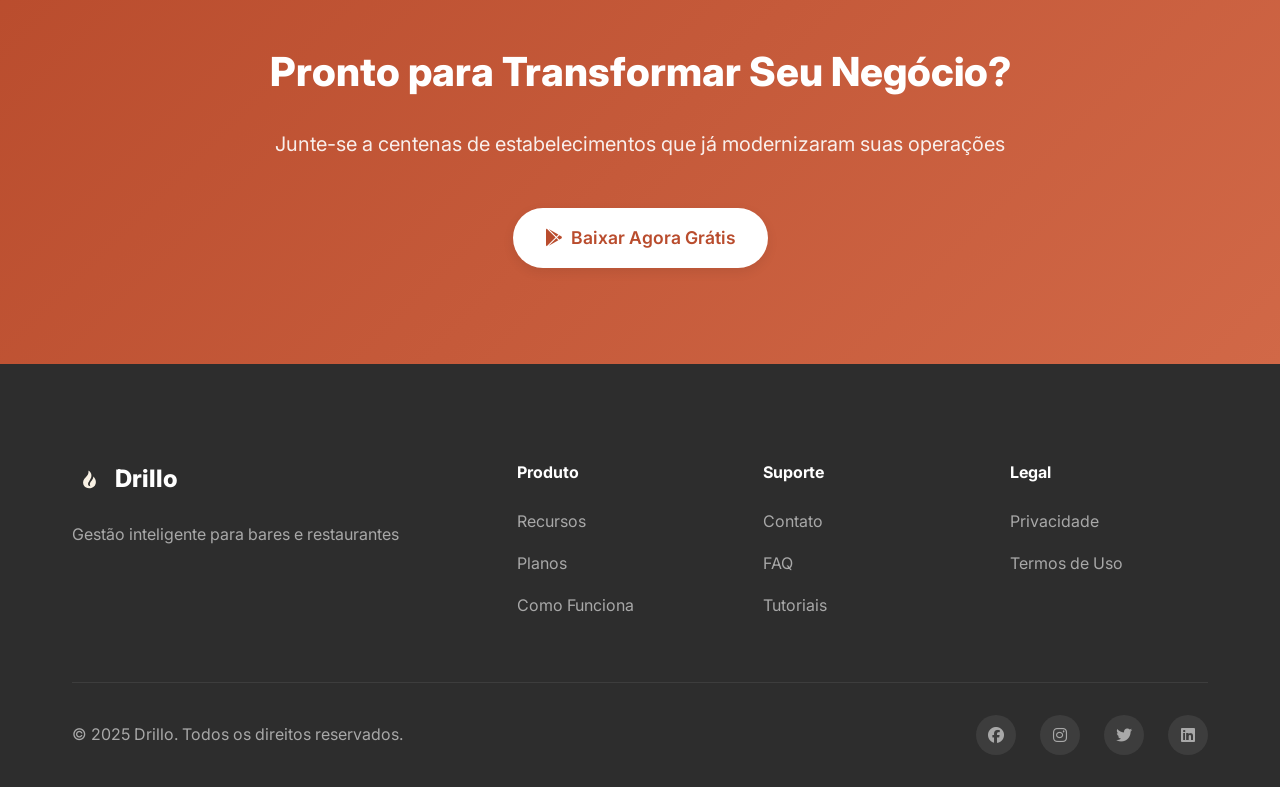
==== commit 2121e46c: "Add files via upload" ====
--- a/index.html
+++ b/index.html
@@ -401,8 +401,8 @@
                 <div class="footer-section">
                     <h4>Legal</h4>
                     <ul>
-                        <li><a href="#">Privacidade</a></li>
-                        <li><a href="#">Termos de Uso</a></li>
+                        <li><a href="politica-de-privacidade.html">Privacidade</a></li>
+                        <li><a href="termos-de-uso.html">Termos de Uso</a></li>
                     </ul>
                 </div>
             </div>
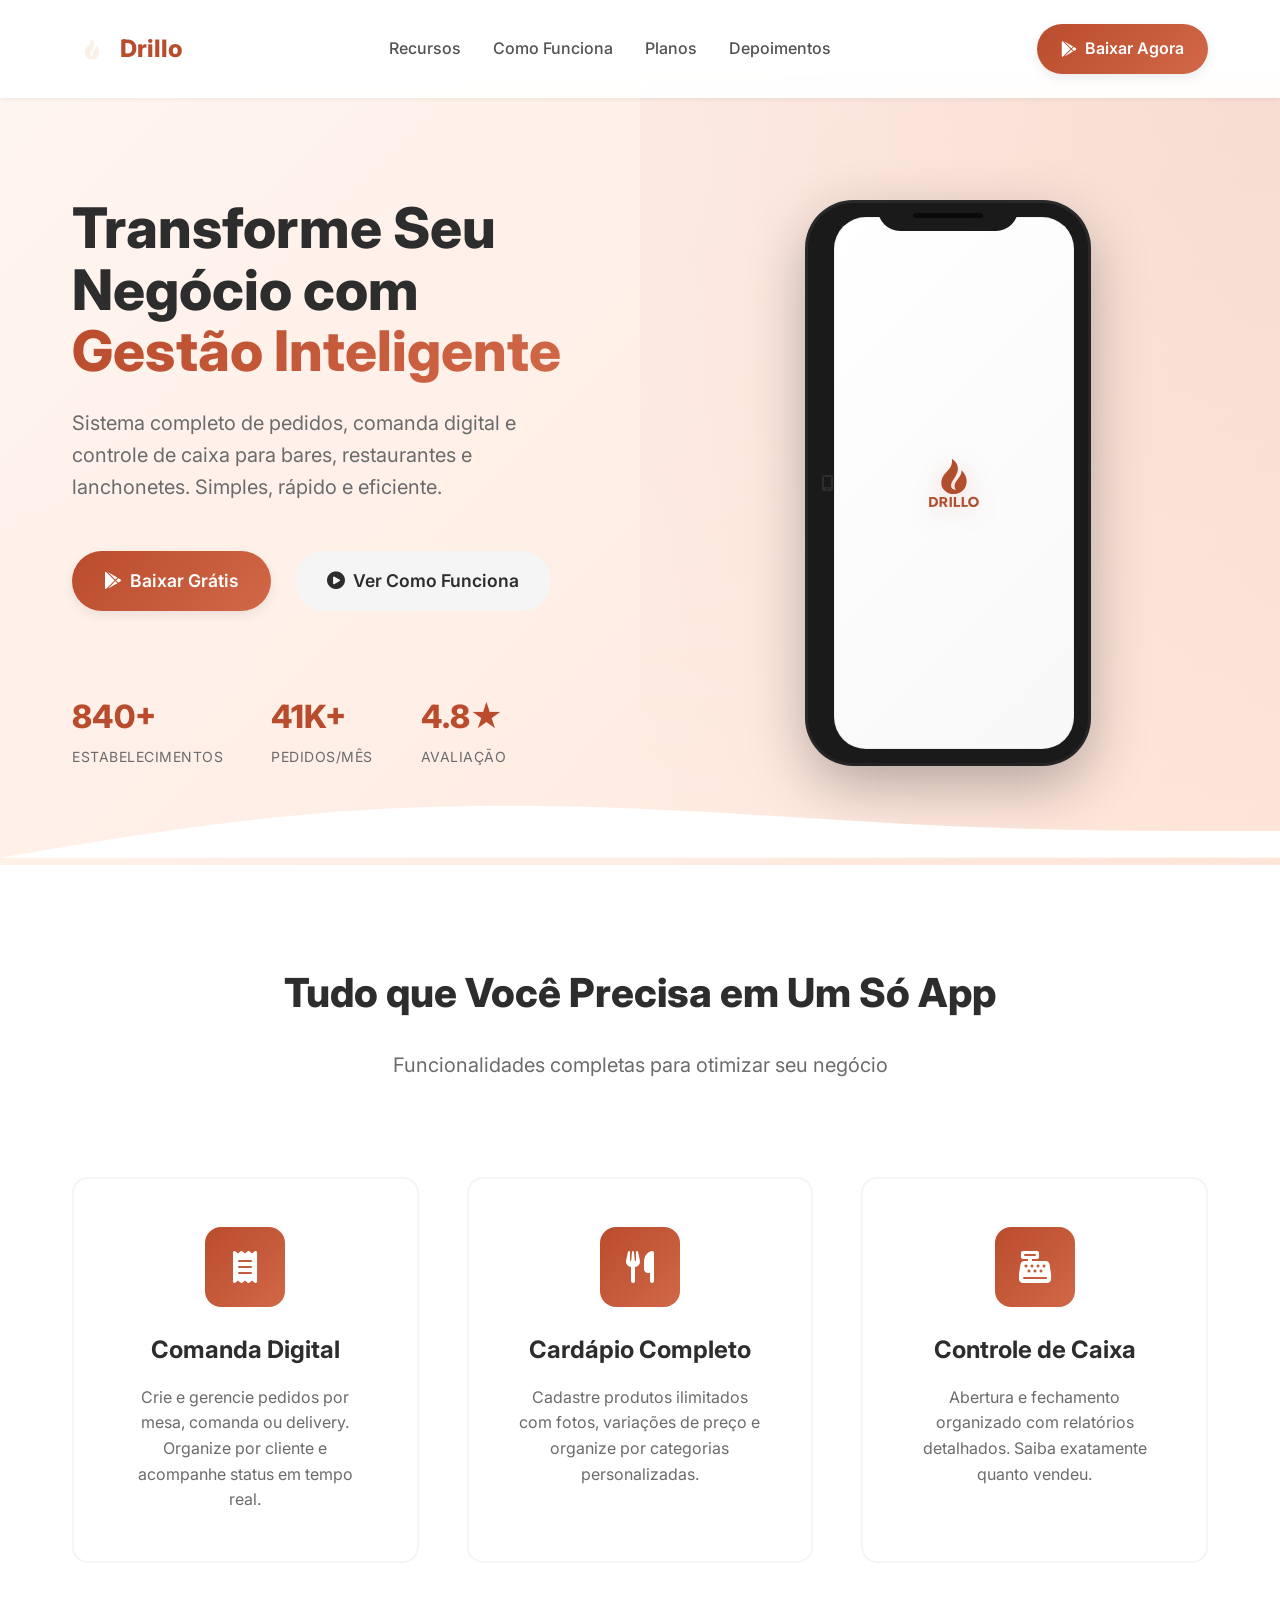
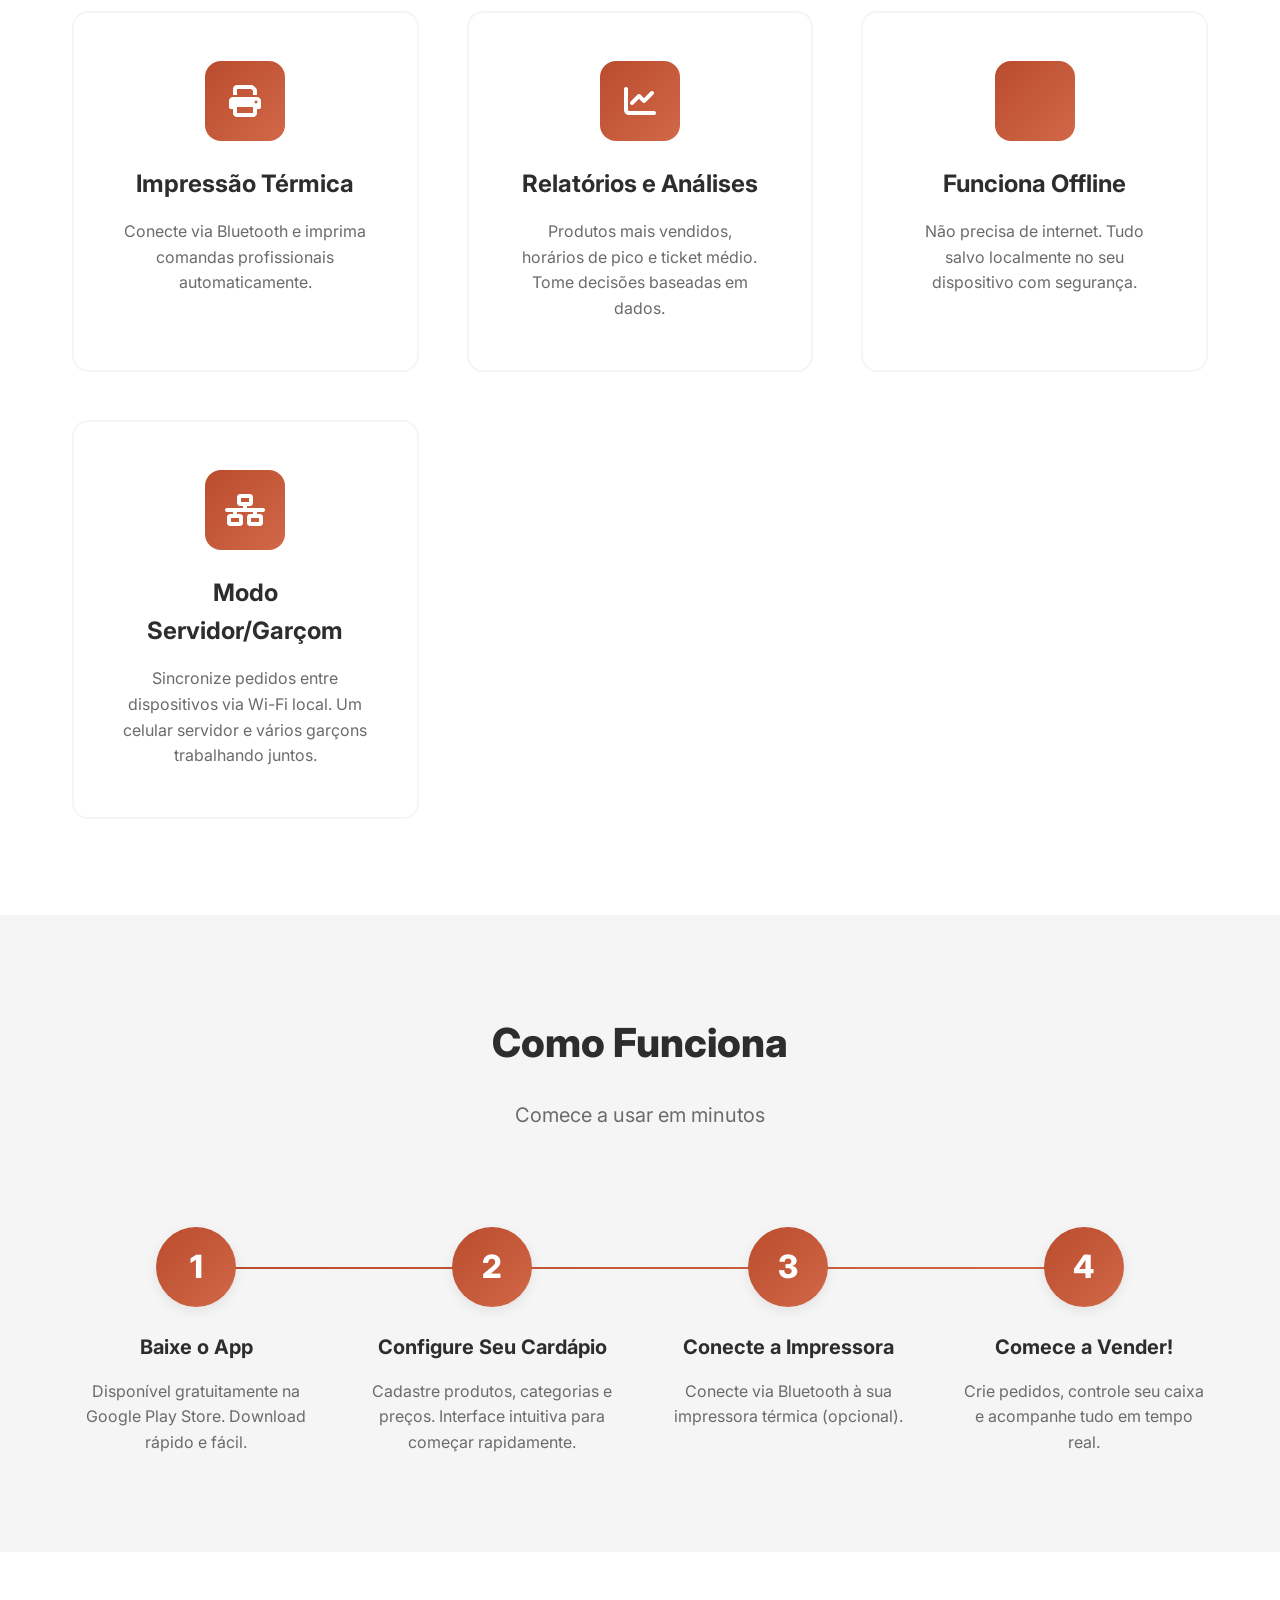
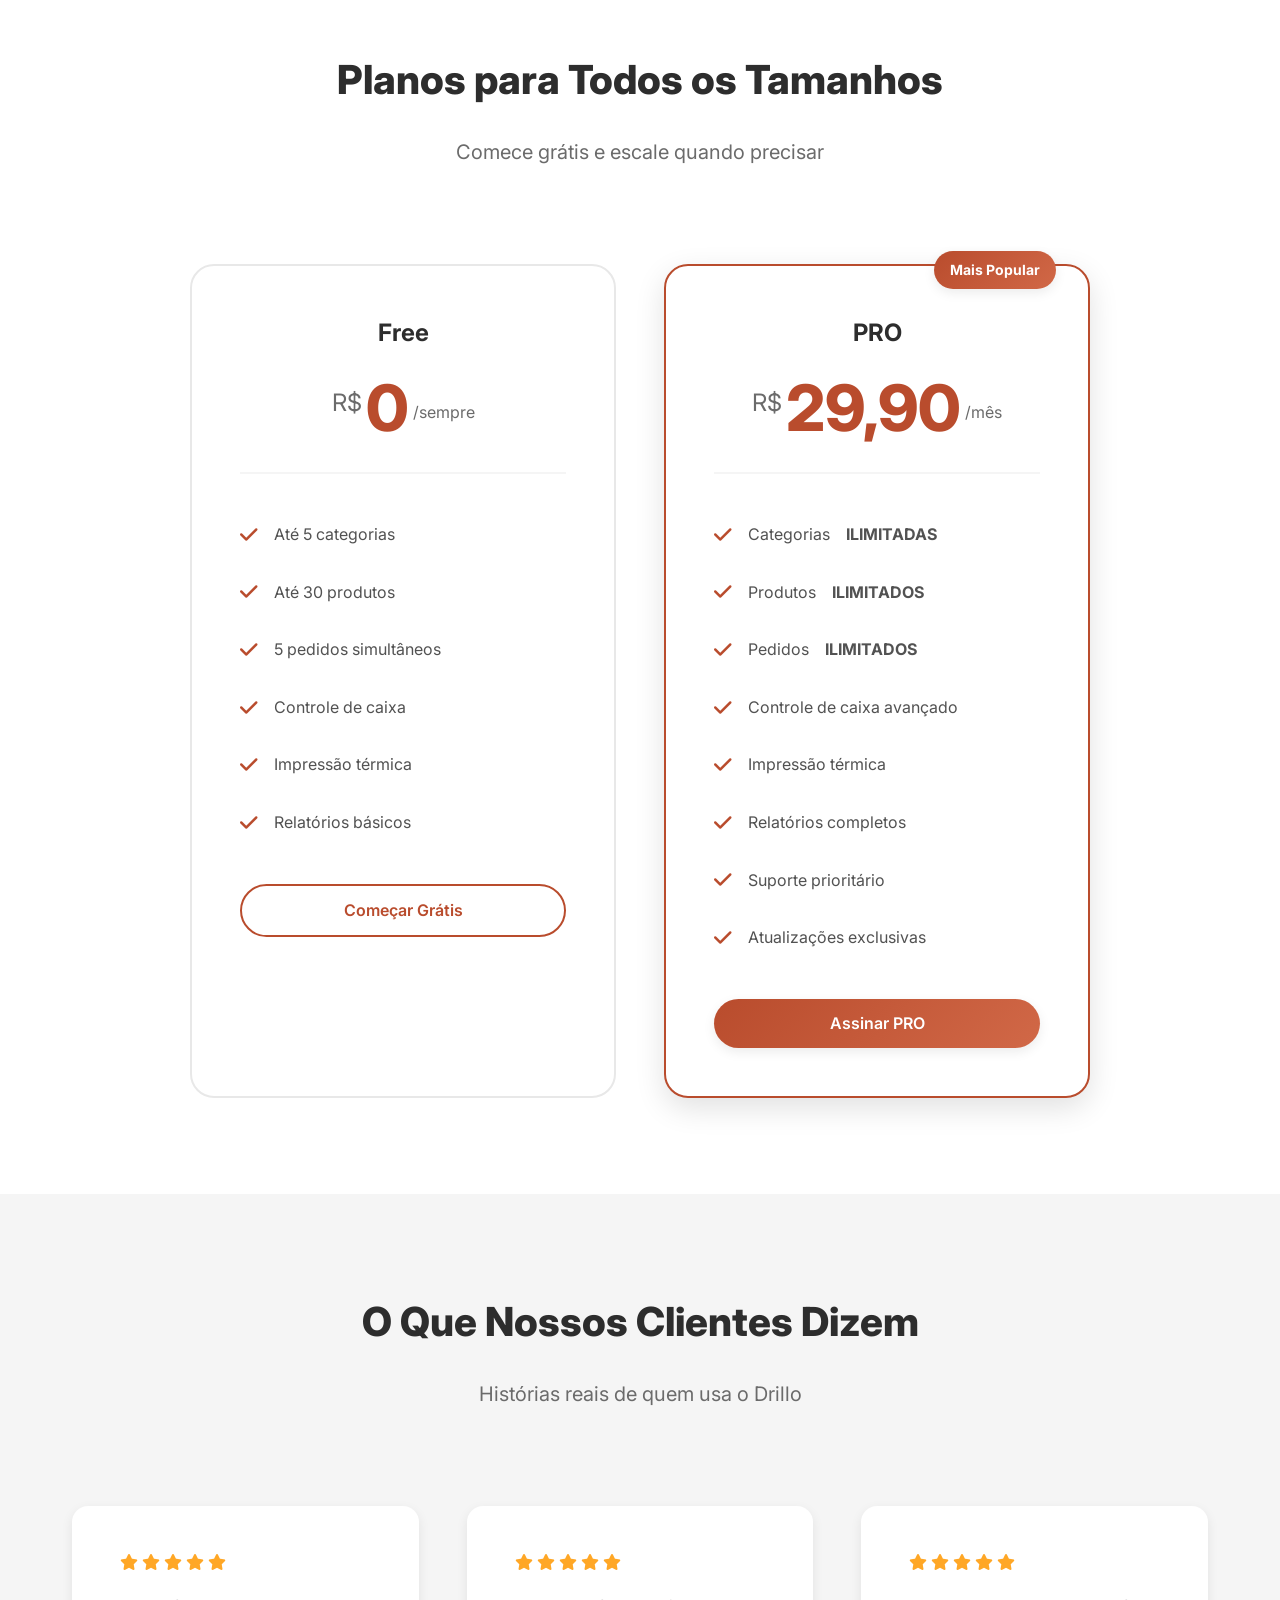
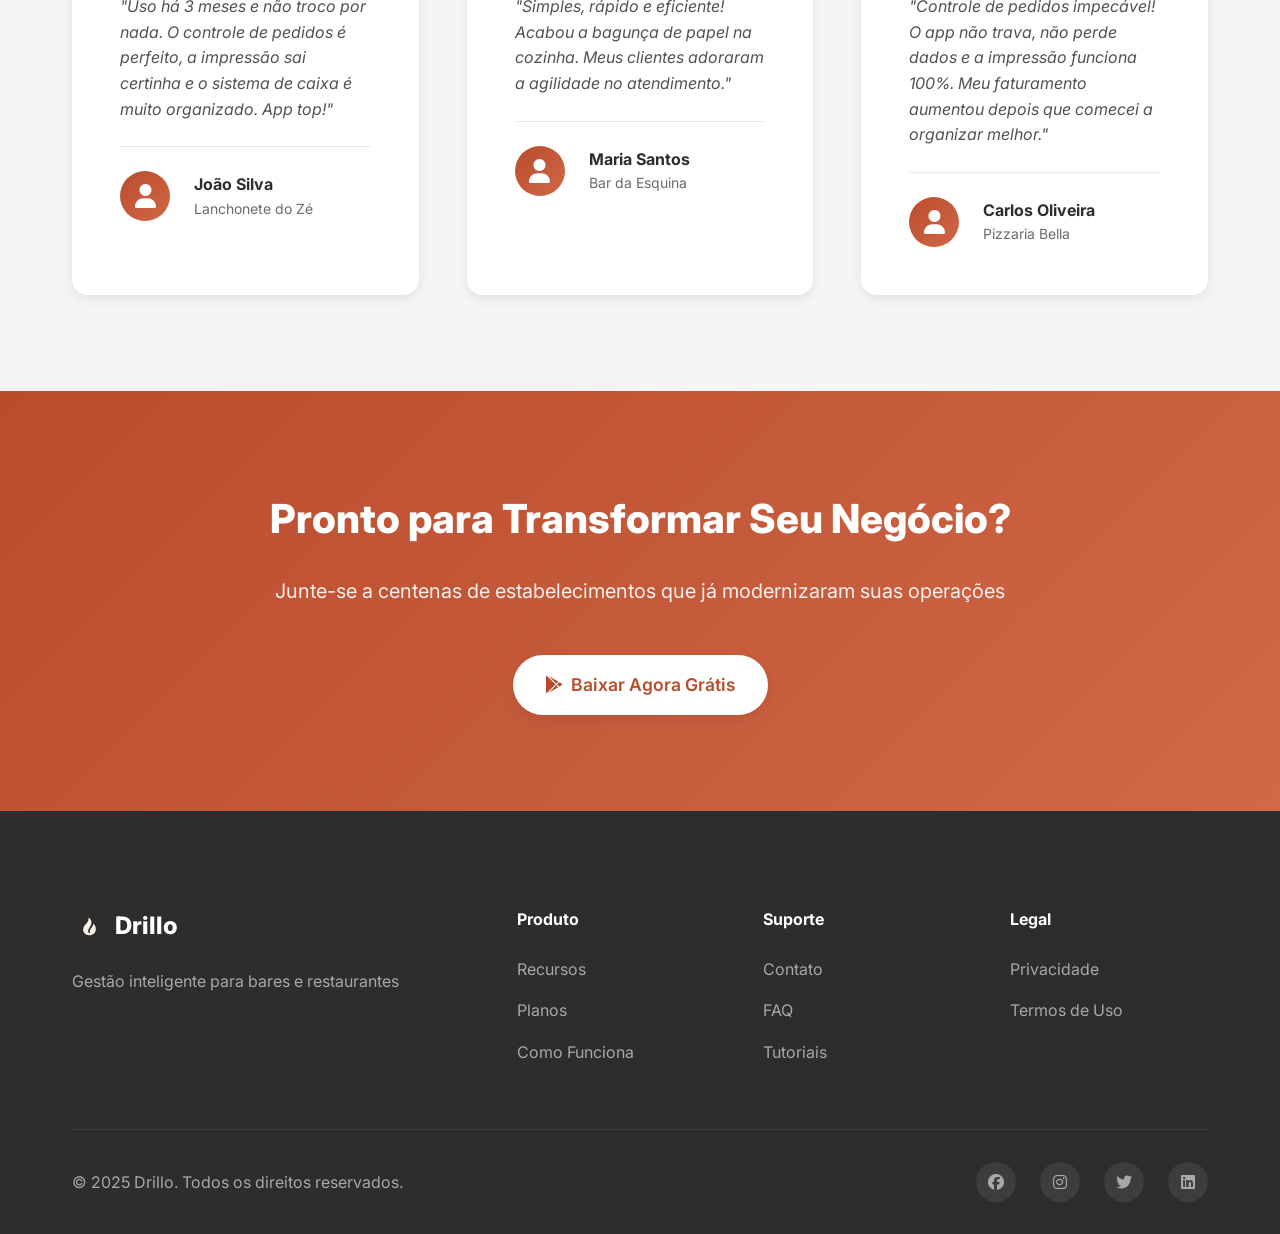
==== commit 0a65d67a: "Add files via upload" ====
--- a/index.html
+++ b/index.html
@@ -174,6 +174,14 @@
                     <h3>Funciona Offline</h3>
                     <p>Não precisa de internet. Tudo salvo localmente no seu dispositivo com segurança.</p>
                 </div>
+
+                <div class="feature-card">
+                    <div class="feature-icon">
+                        <i class="fas fa-network-wired"></i>
+                    </div>
+                    <h3>Modo Servidor/Garçom</h3>
+                    <p>Sincronize pedidos entre dispositivos via Wi-Fi local. Um celular servidor e vários garçons trabalhando juntos.</p>
+                </div>
             </div>
         </div>
     </section>
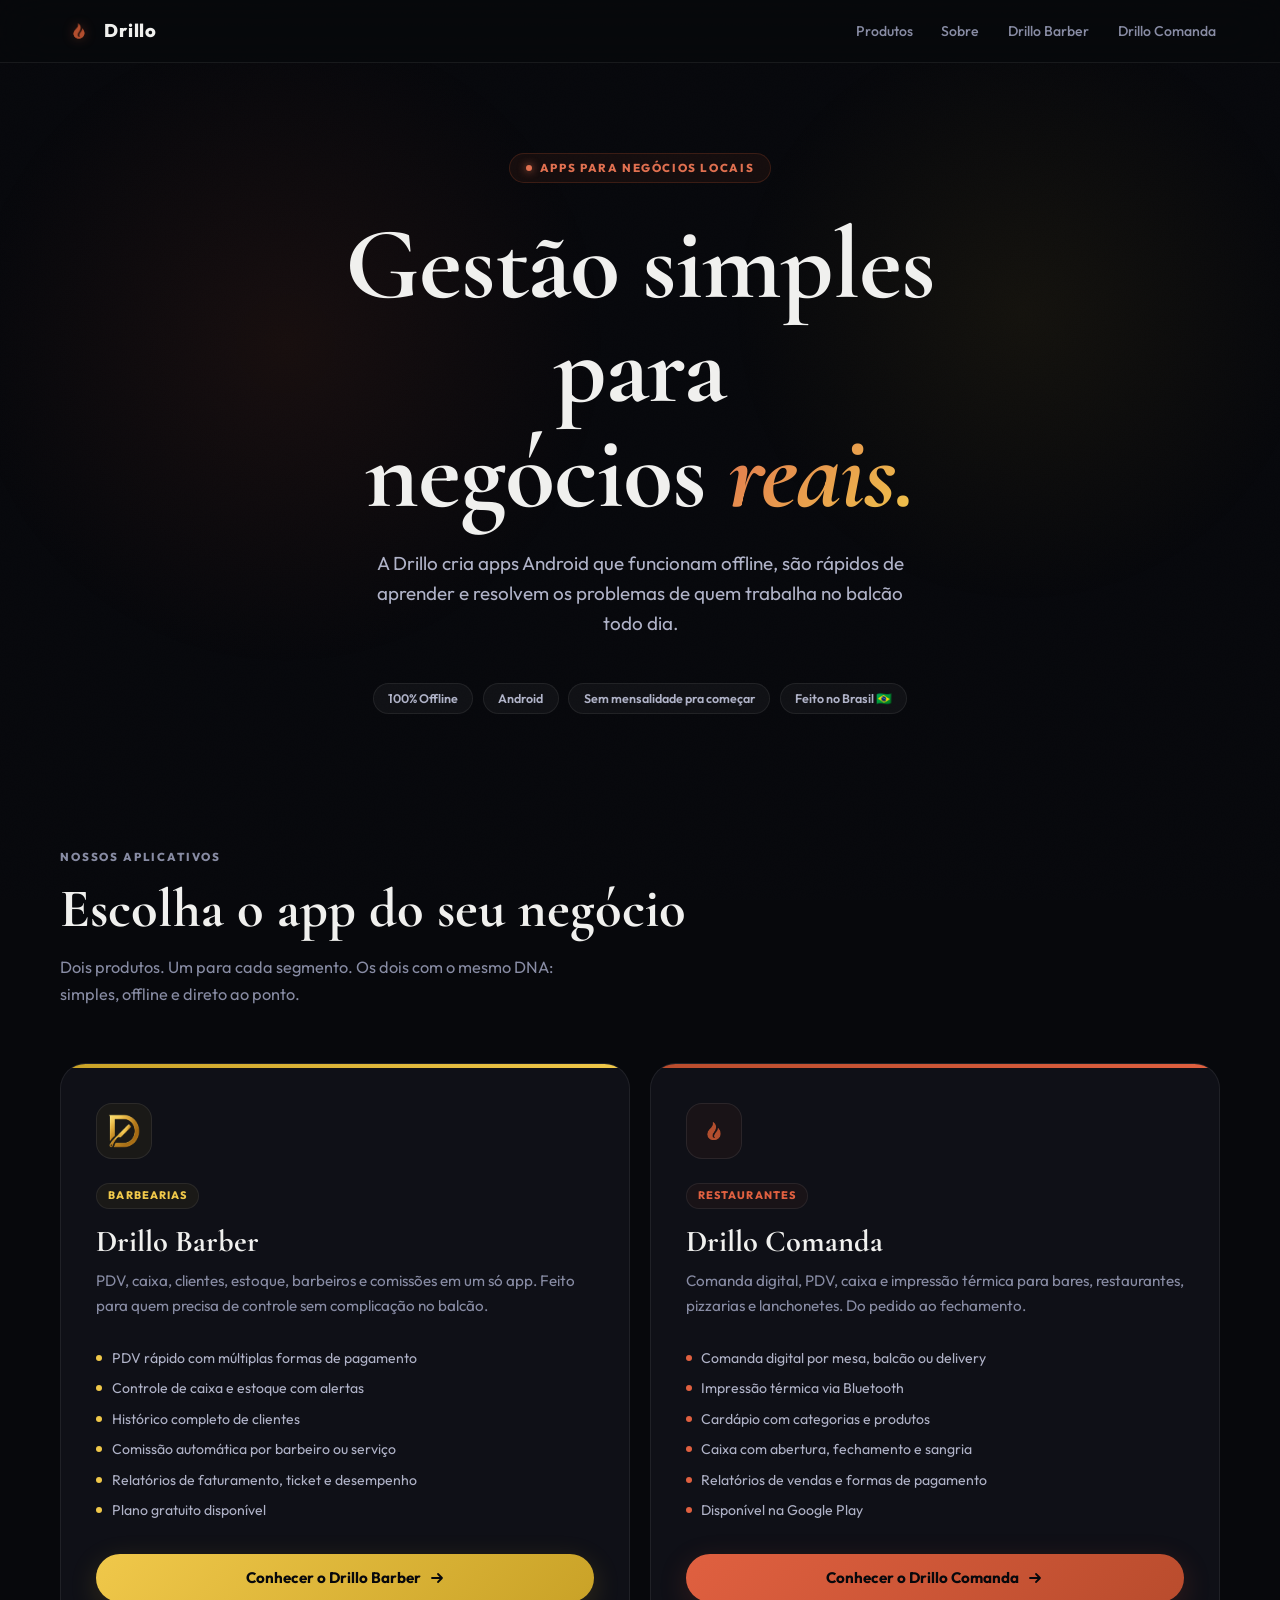
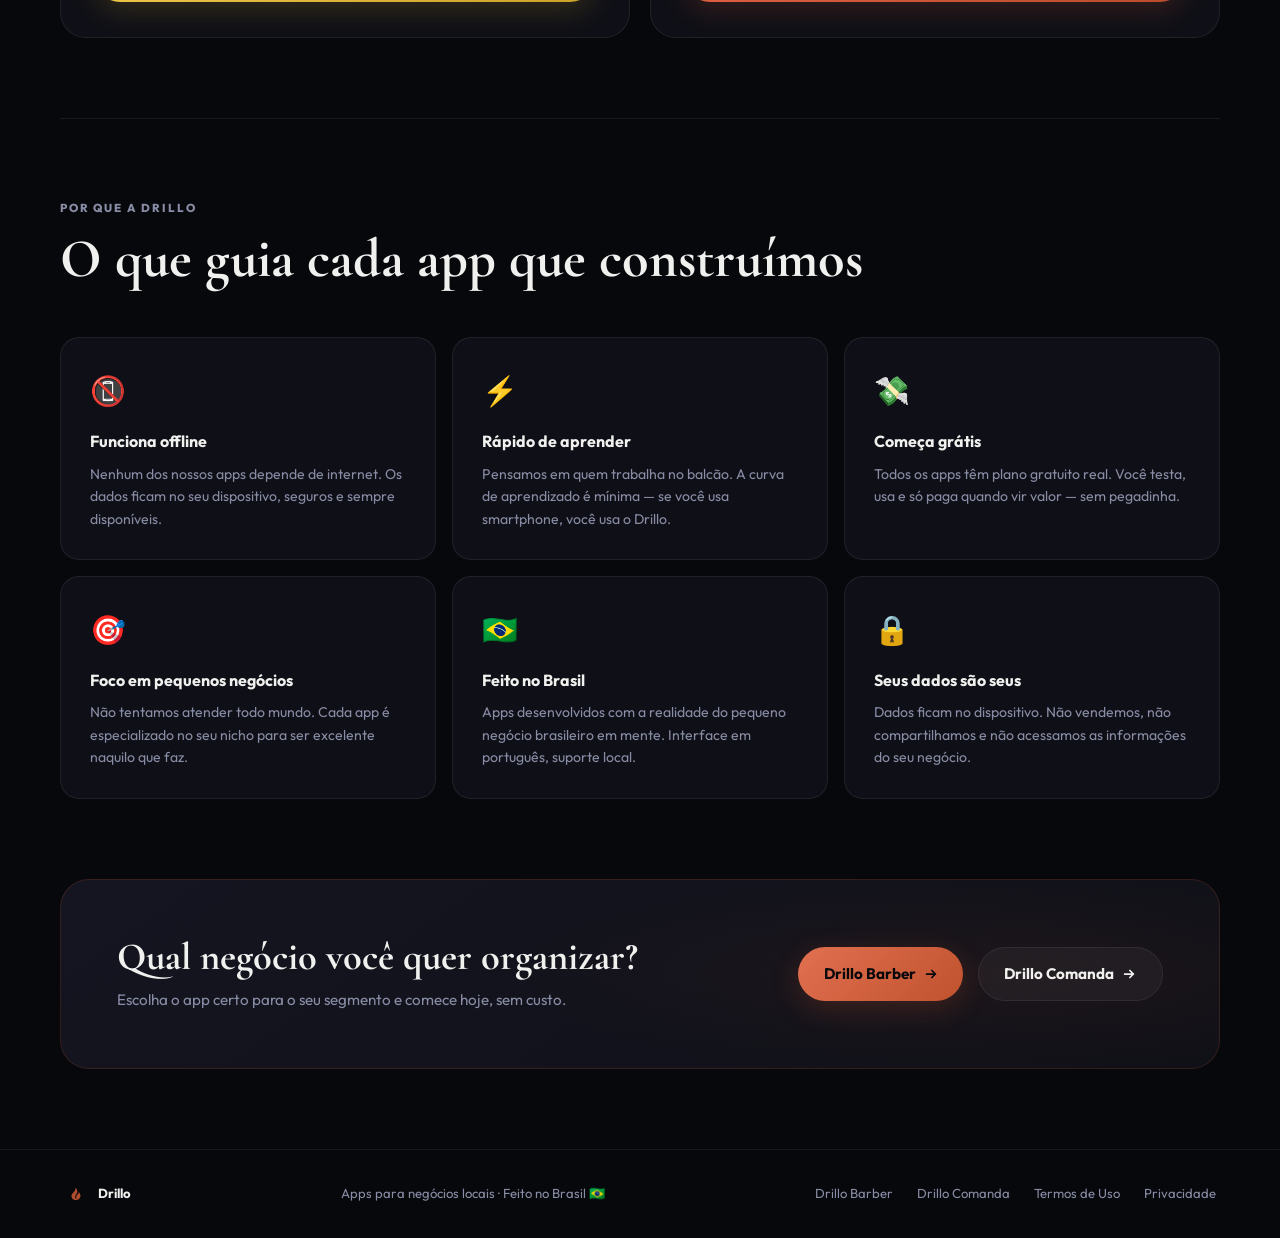
==== commit d3eef846: "Add files via upload" ====
--- a/index.html
+++ b/index.html
@@ -1,432 +1,436 @@
-<!DOCTYPE html>
-<html lang="pt-BR">
-<head>
-    <meta charset="UTF-8">
-    <meta name="viewport" content="width=device-width, initial-scale=1.0">
-    <meta name="description" content="Drillo - Sistema completo de gestão de pedidos, comanda digital e controle de caixa para bares, restaurantes e lanchonetes">
-    <meta name="keywords" content="comanda digital, gestão de pedidos, PDV, controle de caixa, restaurante, bar, lanchonete">
-    <meta name="author" content="Drillo">
-    
-    <!-- Open Graph / Facebook -->
-    <meta property="og:type" content="website">
-    <meta property="og:title" content="Drillo - Gestão de Pedidos para Bares e Restaurantes">
-    <meta property="og:description" content="Transforme seu negócio com comanda digital, controle de caixa e impressão térmica integrada">
-    
-    <!-- Twitter -->
-    <meta property="twitter:card" content="summary_large_image">
-    <meta property="twitter:title" content="Drillo - Gestão de Pedidos">
-    
-    <title>Drillo - Gestão de Pedidos para Bares e Restaurantes</title>
-    
-    <!-- Google Fonts -->
-    <link rel="preconnect" href="https://fonts.googleapis.com">
-    <link rel="preconnect" href="https://fonts.gstatic.com" crossorigin>
-    <link href="https://fonts.googleapis.com/css2?family=Inter:wght@300;400;600;700;800&display=swap" rel="stylesheet">
-    
-    <!-- Favicon -->
-    <link rel="icon" type="image/png" href="images/favicon.png">
-    <link rel="apple-touch-icon" href="images/Drillo_logo_512x512.png">
-    
-    <!-- Open Graph / Facebook Image -->
-    <meta property="og:image" content="images/Drillo_logo_512x512.png">
-    
-    <!-- Twitter Image -->
-    <meta property="twitter:image" content="images/Drillo_logo_512x512.png">
-    
-    <!-- Font Awesome -->
-    <link rel="stylesheet" href="https://cdnjs.cloudflare.com/ajax/libs/font-awesome/6.4.0/css/all.min.css">
-    
-    <link rel="stylesheet" href="style.css">
-</head>
-<body>
-    <!-- Header/Navigation -->
-    <nav class="navbar">
-        <div class="container">
-            <div class="nav-content">
-                <div class="logo">
-                    <img src="images/Drillo_icon_claro.svg" alt="Drillo Logo" class="logo-icon">
-                    <span>Drillo</span>
-                </div>
-                <ul class="nav-menu">
-                    <li><a href="#features">Recursos</a></li>
-                    <li><a href="#how-it-works">Como Funciona</a></li>
-                    <li><a href="#pricing">Planos</a></li>
-                    <li><a href="#testimonials">Depoimentos</a></li>
-                </ul>
-                <a href="https://play.google.com/store/apps/details?id=com.drillo.off" class="btn btn-primary" target="_blank">
-                    <i class="fab fa-google-play"></i> Baixar Agora
-                </a>
-                <div class="hamburger">
-                    <span></span>
-                    <span></span>
-                    <span></span>
-                </div>
-            </div>
-        </div>
-    </nav>
-
-    <!-- Hero Section -->
-    <section class="hero">
-        <div class="container">
-            <div class="hero-content">
-                <div class="hero-text">
-                    <h1 class="hero-title">
-                        Transforme Seu Negócio com <span class="gradient-text">Gestão Inteligente</span>
-                    </h1>
-                    <p class="hero-subtitle">
-                        Sistema completo de pedidos, comanda digital e controle de caixa para bares, restaurantes e lanchonetes. Simples, rápido e eficiente.
-                    </p>
-                    <div class="hero-buttons">
-                        <a href="https://play.google.com/store/apps/details?id=com.drillo.off" class="btn btn-large btn-primary" target="_blank">
-                            <i class="fab fa-google-play"></i> Baixar Grátis
-                        </a>
-                        <a href="#features" class="btn btn-large btn-secondary">
-                            <i class="fas fa-play-circle"></i> Ver Como Funciona
-                        </a>
-                    </div>
-                    <div class="hero-stats">
-                        <div class="stat">
-                            <div class="stat-number">1000+</div>
-                            <div class="stat-label">Estabelecimentos</div>
-                        </div>
-                        <div class="stat">
-                            <div class="stat-number">50K+</div>
-                            <div class="stat-label">Pedidos/Mês</div>
-                        </div>
-                        <div class="stat">
-                            <div class="stat-number">4.8★</div>
-                            <div class="stat-label">Avaliação</div>
-                        </div>
-                    </div>
-                </div>
-                <div class="hero-image">
-                    <div class="phone-mockup">
-                        <i class="fas fa-mobile-alt"></i>
-                        <div class="mockup-screen">
-                            <div class="app-preview">
-                                <img src="images/Drillo.svg" alt="Drillo App" class="app-logo">
-                            </div>
-                        </div>
-                    </div>
-                </div>
-            </div>
-        </div>
-        <div class="hero-wave">
-            <svg viewBox="0 0 1440 120" fill="none" xmlns="http://www.w3.org/2000/svg">
-                <path d="M0 120L60 110C120 100 240 80 360 70C480 60 600 60 720 65C840 70 960 80 1080 85C1200 90 1320 90 1380 90L1440 90V120H1380C1320 120 1200 120 1080 120C960 120 840 120 720 120C600 120 480 120 360 120C240 120 120 120 60 120H0Z" fill="white"/>
-            </svg>
-        </div>
-    </section>
-
-    <!-- Features Section -->
-    <section id="features" class="features">
-        <div class="container">
-            <div class="section-header">
-                <h2 class="section-title">Tudo que Você Precisa em Um Só App</h2>
-                <p class="section-subtitle">Funcionalidades completas para otimizar seu negócio</p>
-            </div>
-            
-            <div class="features-grid">
-                <div class="feature-card">
-                    <div class="feature-icon">
-                        <i class="fas fa-receipt"></i>
-                    </div>
-                    <h3>Comanda Digital</h3>
-                    <p>Crie e gerencie pedidos por mesa, comanda ou delivery. Organize por cliente e acompanhe status em tempo real.</p>
-                </div>
-
-                <div class="feature-card">
-                    <div class="feature-icon">
-                        <i class="fas fa-utensils"></i>
-                    </div>
-                    <h3>Cardápio Completo</h3>
-                    <p>Cadastre produtos ilimitados com fotos, variações de preço e organize por categorias personalizadas.</p>
-                </div>
-
-                <div class="feature-card">
-                    <div class="feature-icon">
-                        <i class="fas fa-cash-register"></i>
-                    </div>
-                    <h3>Controle de Caixa</h3>
-                    <p>Abertura e fechamento organizado com relatórios detalhados. Saiba exatamente quanto vendeu.</p>
-                </div>
-
-                <div class="feature-card">
-                    <div class="feature-icon">
-                        <i class="fas fa-print"></i>
-                    </div>
-                    <h3>Impressão Térmica</h3>
-                    <p>Conecte via Bluetooth e imprima comandas profissionais automaticamente.</p>
-                </div>
-
-                <div class="feature-card">
-                    <div class="feature-icon">
-                        <i class="fas fa-chart-line"></i>
-                    </div>
-                    <h3>Relatórios e Análises</h3>
-                    <p>Produtos mais vendidos, horários de pico e ticket médio. Tome decisões baseadas em dados.</p>
-                </div>
-
-                <div class="feature-card">
-                    <div class="feature-icon">
-                        <i class="fas fa-wifi-slash"></i>
-                    </div>
-                    <h3>Funciona Offline</h3>
-                    <p>Não precisa de internet. Tudo salvo localmente no seu dispositivo com segurança.</p>
-                </div>
-
-                <div class="feature-card">
-                    <div class="feature-icon">
-                        <i class="fas fa-network-wired"></i>
-                    </div>
-                    <h3>Modo Servidor/Garçom</h3>
-                    <p>Sincronize pedidos entre dispositivos via Wi-Fi local. Um celular servidor e vários garçons trabalhando juntos.</p>
-                </div>
-            </div>
-        </div>
-    </section>
-
-    <!-- How It Works Section -->
-    <section id="how-it-works" class="how-it-works">
-        <div class="container">
-            <div class="section-header">
-                <h2 class="section-title">Como Funciona</h2>
-                <p class="section-subtitle">Comece a usar em minutos</p>
-            </div>
-            
-            <div class="steps">
-                <div class="step">
-                    <div class="step-number">1</div>
-                    <div class="step-content">
-                        <h3>Baixe o App</h3>
-                        <p>Disponível gratuitamente na Google Play Store. Download rápido e fácil.</p>
-                    </div>
-                </div>
-
-                <div class="step">
-                    <div class="step-number">2</div>
-                    <div class="step-content">
-                        <h3>Configure Seu Cardápio</h3>
-                        <p>Cadastre produtos, categorias e preços. Interface intuitiva para começar rapidamente.</p>
-                    </div>
-                </div>
-
-                <div class="step">
-                    <div class="step-number">3</div>
-                    <div class="step-content">
-                        <h3>Conecte a Impressora</h3>
-                        <p>Conecte via Bluetooth à sua impressora térmica (opcional).</p>
-                    </div>
-                </div>
-
-                <div class="step">
-                    <div class="step-number">4</div>
-                    <div class="step-content">
-                        <h3>Comece a Vender!</h3>
-                        <p>Crie pedidos, controle seu caixa e acompanhe tudo em tempo real.</p>
-                    </div>
-                </div>
-            </div>
-        </div>
-    </section>
-
-    <!-- Pricing Section -->
-    <section id="pricing" class="pricing">
-        <div class="container">
-            <div class="section-header">
-                <h2 class="section-title">Planos para Todos os Tamanhos</h2>
-                <p class="section-subtitle">Comece grátis e escale quando precisar</p>
-            </div>
-            
-            <div class="pricing-cards">
-                <div class="pricing-card">
-                    <div class="plan-header">
-                        <h3>Free</h3>
-                        <div class="price">
-                            <span class="currency">R$</span>
-                            <span class="amount">0</span>
-                            <span class="period">/sempre</span>
-                        </div>
-                    </div>
-                    <ul class="plan-features">
-                        <li><i class="fas fa-check"></i> Até 5 categorias</li>
-                        <li><i class="fas fa-check"></i> Até 30 produtos</li>
-                        <li><i class="fas fa-check"></i> 5 pedidos simultâneos</li>
-                        <li><i class="fas fa-check"></i> Controle de caixa</li>
-                        <li><i class="fas fa-check"></i> Impressão térmica</li>
-                        <li><i class="fas fa-check"></i> Relatórios básicos</li>
-                    </ul>
-                    <a href="https://play.google.com/store/apps/details?id=com.drillo.off" class="btn btn-outline" target="_blank">Começar Grátis</a>
-                </div>
-
-                <div class="pricing-card featured">
-                    <div class="popular-badge">Mais Popular</div>
-                    <div class="plan-header">
-                        <h3>PRO</h3>
-                        <div class="price">
-                            <span class="currency">R$</span>
-                            <span class="amount">29,90</span>
-                            <span class="period">/mês</span>
-                        </div>
-                    </div>
-                    <ul class="plan-features">
-                        <li><i class="fas fa-check"></i> Categorias <strong>ILIMITADAS</strong></li>
-                        <li><i class="fas fa-check"></i> Produtos <strong>ILIMITADOS</strong></li>
-                        <li><i class="fas fa-check"></i> Pedidos <strong>ILIMITADOS</strong></li>
-                        <li><i class="fas fa-check"></i> Controle de caixa avançado</li>
-                        <li><i class="fas fa-check"></i> Impressão térmica</li>
-                        <li><i class="fas fa-check"></i> Relatórios completos</li>
-                        <li><i class="fas fa-check"></i> Suporte prioritário</li>
-                        <li><i class="fas fa-check"></i> Atualizações exclusivas</li>
-                    </ul>
-                    <a href="https://play.google.com/store/apps/details?id=com.drillo.off" class="btn btn-primary" target="_blank">Assinar PRO</a>
-                </div>
-            </div>
-        </div>
-    </section>
-
-    <!-- Testimonials Section -->
-    <section id="testimonials" class="testimonials">
-        <div class="container">
-            <div class="section-header">
-                <h2 class="section-title">O Que Nossos Clientes Dizem</h2>
-                <p class="section-subtitle">Histórias reais de quem usa o Drillo</p>
-            </div>
-            
-            <div class="testimonials-grid">
-                <div class="testimonial-card">
-                    <div class="testimonial-rating">
-                        <i class="fas fa-star"></i>
-                        <i class="fas fa-star"></i>
-                        <i class="fas fa-star"></i>
-                        <i class="fas fa-star"></i>
-                        <i class="fas fa-star"></i>
-                    </div>
-                    <p class="testimonial-text">
-                        "Uso há 3 meses e não troco por nada. O controle de pedidos é perfeito, a impressão sai certinha e o sistema de caixa é muito organizado. App top!"
-                    </p>
-                    <div class="testimonial-author">
-                        <div class="author-avatar">
-                            <i class="fas fa-user"></i>
-                        </div>
-                        <div class="author-info">
-                            <div class="author-name">João Silva</div>
-                            <div class="author-business">Lanchonete do Zé</div>
-                        </div>
-                    </div>
-                </div>
-
-                <div class="testimonial-card">
-                    <div class="testimonial-rating">
-                        <i class="fas fa-star"></i>
-                        <i class="fas fa-star"></i>
-                        <i class="fas fa-star"></i>
-                        <i class="fas fa-star"></i>
-                        <i class="fas fa-star"></i>
-                    </div>
-                    <p class="testimonial-text">
-                        "Simples, rápido e eficiente! Acabou a bagunça de papel na cozinha. Meus clientes adoraram a agilidade no atendimento."
-                    </p>
-                    <div class="testimonial-author">
-                        <div class="author-avatar">
-                            <i class="fas fa-user"></i>
-                        </div>
-                        <div class="author-info">
-                            <div class="author-name">Maria Santos</div>
-                            <div class="author-business">Bar da Esquina</div>
-                        </div>
-                    </div>
-                </div>
-
-                <div class="testimonial-card">
-                    <div class="testimonial-rating">
-                        <i class="fas fa-star"></i>
-                        <i class="fas fa-star"></i>
-                        <i class="fas fa-star"></i>
-                        <i class="fas fa-star"></i>
-                        <i class="fas fa-star"></i>
-                    </div>
-                    <p class="testimonial-text">
-                        "Controle de pedidos impecável! O app não trava, não perde dados e a impressão funciona 100%. Meu faturamento aumentou depois que comecei a organizar melhor."
-                    </p>
-                    <div class="testimonial-author">
-                        <div class="author-avatar">
-                            <i class="fas fa-user"></i>
-                        </div>
-                        <div class="author-info">
-                            <div class="author-name">Carlos Oliveira</div>
-                            <div class="author-business">Pizzaria Bella</div>
-                        </div>
-                    </div>
-                </div>
-            </div>
-        </div>
-    </section>
-
-    <!-- CTA Section -->
-    <section class="cta">
-        <div class="container">
-            <div class="cta-content">
-                <h2>Pronto para Transformar Seu Negócio?</h2>
-                <p>Junte-se a centenas de estabelecimentos que já modernizaram suas operações</p>
-                <a href="https://play.google.com/store/apps/details?id=com.drillo.off" class="btn btn-large btn-white" target="_blank">
-                    <i class="fab fa-google-play"></i> Baixar Agora Grátis
-                </a>
-            </div>
-        </div>
-    </section>
-
-    <!-- Footer -->
-    <footer class="footer">
-        <div class="container">
-            <div class="footer-content">
-                <div class="footer-section">
-                    <div class="footer-logo">
-                        <img src="images/Drillo_icon_claro.svg" alt="Drillo Logo" class="logo-icon">
-                        <span>Drillo</span>
-                    </div>
-                    <p>Gestão inteligente para bares e restaurantes</p>
-                </div>
-
-                <div class="footer-section">
-                    <h4>Produto</h4>
-                    <ul>
-                        <li><a href="#features">Recursos</a></li>
-                        <li><a href="#pricing">Planos</a></li>
-                        <li><a href="#how-it-works">Como Funciona</a></li>
-                    </ul>
-                </div>
-
-                <div class="footer-section">
-                    <h4>Suporte</h4>
-                    <ul>
-                        <li><a href="mailto:contato@drillo.app">Contato</a></li>
-                        <li><a href="#">FAQ</a></li>
-                        <li><a href="#">Tutoriais</a></li>
-                    </ul>
-                </div>
-
-                <div class="footer-section">
-                    <h4>Legal</h4>
-                    <ul>
-                        <li><a href="politica-de-privacidade.html">Privacidade</a></li>
-                        <li><a href="termos-de-uso.html">Termos de Uso</a></li>
-                    </ul>
-                </div>
-            </div>
-
-            <div class="footer-bottom">
-                <p>&copy; 2025 Drillo. Todos os direitos reservados.</p>
-                <div class="social-links">
-                    <a href="#" target="_blank"><i class="fab fa-facebook"></i></a>
-                    <a href="#" target="_blank"><i class="fab fa-instagram"></i></a>
-                    <a href="#" target="_blank"><i class="fab fa-twitter"></i></a>
-                    <a href="#" target="_blank"><i class="fab fa-linkedin"></i></a>
-                </div>
-            </div>
-        </div>
-    </footer>
-
-    <script src="script.js"></script>
-</body>
-</html>
+﻿<!doctype html>
+<html lang="pt-BR">
+  <head>
+    <meta charset="utf-8" />
+    <meta name="viewport" content="width=device-width, initial-scale=1" />
+    <meta name="robots" content="index, follow, max-image-preview:large" />
+
+    <title>Drillo | Apps de Gestão para Negócios Locais</title>
+    <meta name="description" content="A Drillo cria apps Android offline para pequenos negócios. Drillo Barber para barbearias e Drillo Comanda para restaurantes. Simples, rápido e sem internet." />
+    <meta name="keywords" content="drillo, apps para barbearia, app para restaurante, sistema offline, gestão para pequenos negócios" />
+    <link rel="canonical" href="https://drillo.com.br/" />
+
+    <meta property="og:type" content="website" />
+    <meta property="og:locale" content="pt_BR" />
+    <meta property="og:site_name" content="Drillo" />
+    <meta property="og:title" content="Drillo | Apps de Gestão para Negócios Locais" />
+    <meta property="og:description" content="Apps Android offline para barbearias e restaurantes. Simples, rápidos e sem precisar de internet." />
+    <meta property="og:image" content="https://drillo.com.br/drillocomanda/images/Drillo_logo_512x512.png" />
+    <meta property="og:url" content="https://drillo.com.br/" />
+
+    <meta name="twitter:card" content="summary_large_image" />
+    <meta name="twitter:title" content="Drillo | Apps de Gestão para Negócios Locais" />
+    <meta name="twitter:image" content="https://drillo.com.br/drillocomanda/images/Drillo_logo_512x512.png" />
+
+    <link rel="icon" type="image/png" href="drillocomanda/images/favicon.png" />
+    <link rel="preconnect" href="https://fonts.googleapis.com" />
+    <link rel="preconnect" href="https://fonts.gstatic.com" crossorigin />
+    <link href="https://fonts.googleapis.com/css2?family=Cormorant+Garamond:ital,wght@0,400;0,600;0,700;1,400;1,600&family=Outfit:wght@300;400;500;600;700;800;900&display=swap" rel="stylesheet" />
+
+    <style>
+      :root {
+        --bg:          #07080c;
+        --surface:     #0f1017;
+        --surface-2:   #141520;
+        --border:      rgba(255,255,255,0.07);
+        --text:        #f0f0ee;
+        --muted:       #888ca4;
+        --muted-2:     #b0b3c8;
+        --flame:       #c1522e;
+        --flame-light: #e07050;
+        --flame-glow:  rgba(193,82,46,0.22);
+        --gold:        #c9a227;
+        --gold-bright: #f0c84a;
+        --gold-glow:   rgba(201,162,39,0.20);
+        --ember:       #b94c2d;
+        --ember-light: #e06040;
+        --ember-glow:  rgba(185,76,45,0.22);
+        color-scheme: dark;
+      }
+      *, *::before, *::after { box-sizing: border-box; margin: 0; padding: 0; }
+      html { scroll-behavior: smooth; }
+      body {
+        font-family: 'Outfit', 'Segoe UI', sans-serif;
+        background: var(--bg);
+        color: var(--text);
+        line-height: 1.6;
+        overflow-x: hidden;
+        min-height: 100vh;
+      }
+      a { color: inherit; text-decoration: none; }
+      img { display: block; max-width: 100%; }
+
+      body::before {
+        content: '';
+        position: fixed; inset: 0; pointer-events: none; z-index: 0;
+        background-image: url("data:image/svg+xml,%3Csvg xmlns='http://www.w3.org/2000/svg' width='300' height='300'%3E%3Cfilter id='n'%3E%3CfeTurbulence type='fractalNoise' baseFrequency='0.75' numOctaves='4' stitchTiles='stitch'/%3E%3C/filter%3E%3Crect width='300' height='300' filter='url(%23n)' opacity='0.025'/%3E%3C/svg%3E");
+        opacity: 0.6;
+      }
+
+      /* ── NAV ── */
+      .nav {
+        position: sticky; top: 0; z-index: 100;
+        display: flex; align-items: center; justify-content: space-between;
+        padding: 1rem clamp(1.2rem, 5vw, 4rem);
+        background: rgba(7,8,12,0.88);
+        border-bottom: 1px solid var(--border);
+        backdrop-filter: blur(20px); -webkit-backdrop-filter: blur(20px);
+      }
+      .nav-brand { display: flex; align-items: center; gap: 0.65rem; font-weight: 800; font-size: 1.15rem; letter-spacing: 0.04em; }
+      .nav-brand img { width: 30px; height: 30px; object-fit: contain; filter: drop-shadow(0 0 6px rgba(193,82,46,0.4)); }
+      .nav-links { display: flex; gap: 1.8rem; font-size: 0.88rem; font-weight: 500; color: var(--muted); }
+      .nav-links a:hover { color: var(--text); }
+
+      /* ── HERO ── */
+      .hero {
+        position: relative; display: flex; flex-direction: column;
+        align-items: center; text-align: center;
+        padding: clamp(4rem, 10vh, 7rem) clamp(1.2rem, 5vw, 4rem) clamp(3rem, 6vh, 5rem);
+        overflow: hidden;
+      }
+      .hero-orb-1 {
+        position: absolute; top: -10%; left: -5%; width: 55vw; height: 55vw;
+        max-width: 700px; border-radius: 50%;
+        background: radial-gradient(ellipse, rgba(193,82,46,0.09), transparent 65%);
+        pointer-events: none; z-index: 1;
+      }
+      .hero-orb-2 {
+        position: absolute; top: -10%; right: -5%; width: 50vw; height: 50vw;
+        max-width: 640px; border-radius: 50%;
+        background: radial-gradient(ellipse, rgba(201,162,39,0.07), transparent 65%);
+        pointer-events: none; z-index: 1;
+      }
+      .hero-content { position: relative; z-index: 2; max-width: 760px; }
+
+      .eyebrow {
+        display: inline-flex; align-items: center; gap: 0.5rem;
+        padding: 0.3rem 1rem; border-radius: 999px;
+        font-size: 0.72rem; font-weight: 800; letter-spacing: 0.14em; text-transform: uppercase;
+        color: var(--flame-light); background: rgba(193,82,46,0.08); border: 1px solid rgba(193,82,46,0.22);
+        margin-bottom: 1.8rem;
+      }
+      .eyebrow::before {
+        content: ''; width: 6px; height: 6px; border-radius: 50%;
+        background: var(--flame-light); box-shadow: 0 0 8px var(--flame-light);
+        animation: pulse 2s infinite;
+      }
+      @keyframes pulse { 0%,100%{opacity:1} 50%{opacity:0.3} }
+
+      .hero h1 {
+        font-family: 'Cormorant Garamond', Georgia, serif;
+        font-size: clamp(3rem, 8vw, 6.5rem); font-weight: 700;
+        line-height: 1.02; letter-spacing: -0.01em; margin-bottom: 1.4rem;
+      }
+      .hero h1 em {
+        font-style: italic;
+        background: linear-gradient(135deg, var(--flame-light), var(--gold-bright));
+        -webkit-background-clip: text; -webkit-text-fill-color: transparent; background-clip: text;
+      }
+      .hero-lead { color: var(--muted-2); font-size: clamp(1rem, 2vw, 1.18rem); max-width: 560px; margin-inline: auto; margin-bottom: 2.8rem; }
+      .hero-badges { display: flex; flex-wrap: wrap; justify-content: center; gap: 0.6rem; }
+      .hero-badge { padding: 0.3rem 0.9rem; border-radius: 999px; font-size: 0.78rem; font-weight: 600; background: rgba(255,255,255,0.04); border: 1px solid var(--border); color: var(--muted-2); }
+
+      /* ── SECTION ── */
+      .section { width: min(1160px, calc(100% - 2rem)); margin-inline: auto; padding: 5rem 0; }
+      .section-label { font-size: 0.72rem; font-weight: 800; letter-spacing: 0.16em; text-transform: uppercase; color: var(--muted); margin-bottom: 0.8rem; }
+      .section-title { font-family: 'Cormorant Garamond', Georgia, serif; font-size: clamp(2rem, 4.5vw, 3.4rem); font-weight: 700; line-height: 1.08; margin-bottom: 1rem; }
+      .section-sub { color: var(--muted); font-size: 1.02rem; max-width: 500px; margin-bottom: 3.5rem; }
+
+      /* ── PRODUCT CARDS ── */
+      .products-grid { display: grid; grid-template-columns: repeat(2, 1fr); gap: 1.2rem; }
+      .product-card {
+        position: relative; border-radius: 1.6rem; overflow: hidden;
+        border: 1px solid var(--border); background: var(--surface);
+        display: flex; flex-direction: column;
+        transition: transform 0.3s ease, border-color 0.3s ease, box-shadow 0.3s ease;
+      }
+      .product-card:hover { transform: translateY(-6px); }
+      .card-barber  { --accent: var(--gold); --accent-bright: var(--gold-bright); --accent-glow: var(--gold-glow); --accent-bg: rgba(201,162,39,0.06); }
+      .card-comanda { --accent: var(--ember); --accent-bright: var(--ember-light); --accent-glow: var(--ember-glow); --accent-bg: rgba(185,76,45,0.06); }
+      .card-barber:hover  { border-color: rgba(201,162,39,0.35); box-shadow: 0 20px 60px rgba(201,162,39,0.10), 0 0 0 1px rgba(201,162,39,0.08); }
+      .card-comanda:hover { border-color: rgba(185,76,45,0.35); box-shadow: 0 20px 60px rgba(185,76,45,0.10), 0 0 0 1px rgba(185,76,45,0.08); }
+      .card-stripe { height: 4px; background: linear-gradient(90deg, var(--accent), var(--accent-bright)); }
+      .card-body { padding: 2.2rem; flex: 1; display: flex; flex-direction: column; }
+      .card-icon {
+        width: 56px; height: 56px; border-radius: 1rem;
+        background: var(--accent-bg); border: 1px solid rgba(255,255,255,0.08);
+        display: flex; align-items: center; justify-content: center;
+        margin-bottom: 1.5rem; overflow: hidden;
+      }
+      .card-icon img { width: 36px; height: 36px; object-fit: contain; }
+      .card-tag {
+        display: inline-flex; padding: 0.2rem 0.7rem; border-radius: 999px;
+        font-size: 0.68rem; font-weight: 800; letter-spacing: 0.1em; text-transform: uppercase;
+        background: var(--accent-bg); color: var(--accent-bright);
+        border: 1px solid rgba(255,255,255,0.07); margin-bottom: 1rem; width: fit-content;
+      }
+      .card-title { font-family: 'Cormorant Garamond', Georgia, serif; font-size: 1.9rem; font-weight: 700; line-height: 1.1; margin-bottom: 0.6rem; }
+      .card-desc { color: var(--muted); font-size: 0.95rem; line-height: 1.65; margin-bottom: 1.8rem; }
+      .card-features { list-style: none; display: flex; flex-direction: column; gap: 0.5rem; margin-bottom: 2rem; flex: 1; }
+      .card-features li { display: flex; align-items: center; gap: 0.6rem; font-size: 0.88rem; color: var(--muted-2); }
+      .card-features li::before { content: ''; width: 6px; height: 6px; border-radius: 50%; background: var(--accent-bright); flex-shrink: 0; }
+      .card-cta {
+        display: inline-flex; align-items: center; justify-content: center; gap: 0.5rem;
+        min-height: 48px; padding: 0.75rem 1.5rem; border-radius: 999px;
+        font-family: 'Outfit', sans-serif; font-weight: 700; font-size: 0.95rem;
+        color: var(--bg); background: linear-gradient(135deg, var(--accent-bright), var(--accent));
+        box-shadow: 0 8px 28px var(--accent-glow);
+        transition: transform 0.18s, box-shadow 0.18s; border: none; cursor: pointer; width: 100%;
+      }
+      .card-cta:hover { transform: translateY(-2px); box-shadow: 0 14px 40px var(--accent-glow); }
+
+      /* ── DIVIDER ── */
+      .divider { width: min(1160px, calc(100% - 2rem)); margin-inline: auto; height: 1px; background: var(--border); }
+
+      /* ── VALUES ── */
+      .values-grid { display: grid; grid-template-columns: repeat(3, 1fr); gap: 1rem; margin-top: 3rem; }
+      .value-card { padding: 1.8rem; border-radius: 1.2rem; border: 1px solid var(--border); background: var(--surface); transition: border-color 0.25s; }
+      .value-card:hover { border-color: rgba(193,82,46,0.25); }
+      .value-icon { font-size: 1.8rem; margin-bottom: 1rem; }
+      .value-card h3 { font-family: 'Outfit', sans-serif; font-size: 1rem; font-weight: 700; margin-bottom: 0.5rem; }
+      .value-card p { color: var(--muted); font-size: 0.88rem; line-height: 1.6; }
+
+      /* ── CTA BAND ── */
+      .cta-band {
+        width: min(1160px, calc(100% - 2rem)); margin-inline: auto; margin-bottom: 5rem;
+        padding: 3.5rem; border-radius: 1.8rem;
+        border: 1px solid rgba(193,82,46,0.20); background: linear-gradient(145deg, var(--surface-2), var(--surface));
+        display: flex; align-items: center; justify-content: space-between; gap: 2rem; flex-wrap: wrap;
+        position: relative; overflow: hidden;
+      }
+      .cta-band::before {
+        content: ''; position: absolute; inset: 0;
+        background: radial-gradient(ellipse 60% 80% at 80% 50%, rgba(193,82,46,0.07), transparent 70%);
+        pointer-events: none;
+      }
+      .cta-band-copy { position: relative; max-width: 560px; }
+      .cta-band-copy h2 { font-family: 'Cormorant Garamond', Georgia, serif; font-size: clamp(1.6rem, 3vw, 2.4rem); font-weight: 700; margin-bottom: 0.6rem; line-height: 1.1; }
+      .cta-band-copy p { color: var(--muted); font-size: 0.95rem; }
+      .cta-band-actions { display: flex; flex-wrap: wrap; gap: 0.9rem; position: relative; flex-shrink: 0; }
+      .btn-primary {
+        display: inline-flex; align-items: center; gap: 0.5rem;
+        padding: 0.85rem 1.6rem; border-radius: 999px; font-weight: 700; font-size: 0.95rem;
+        color: var(--bg); background: linear-gradient(135deg, var(--flame-light), var(--flame));
+        box-shadow: 0 8px 28px var(--flame-glow); transition: transform 0.18s, box-shadow 0.18s; min-height: 48px;
+      }
+      .btn-primary:hover { transform: translateY(-2px); box-shadow: 0 14px 40px var(--flame-glow); }
+      .btn-secondary {
+        display: inline-flex; align-items: center; gap: 0.5rem;
+        padding: 0.85rem 1.6rem; border-radius: 999px; font-weight: 700; font-size: 0.95rem;
+        color: var(--text); border: 1px solid var(--border); background: rgba(255,255,255,0.04);
+        transition: background 0.2s, border-color 0.2s; min-height: 48px;
+      }
+      .btn-secondary:hover { background: rgba(255,255,255,0.08); border-color: rgba(255,255,255,0.14); }
+
+      /* ── FOOTER ── */
+      .footer {
+        border-top: 1px solid var(--border); padding: 2rem clamp(1.2rem, 5vw, 4rem);
+        display: flex; flex-wrap: wrap; justify-content: space-between; align-items: center;
+        gap: 1.2rem; font-size: 0.82rem; color: var(--muted);
+      }
+      .footer-brand { display: flex; align-items: center; gap: 0.6rem; font-weight: 700; color: var(--text); }
+      .footer-brand img { width: 24px; height: 24px; object-fit: contain; }
+      .footer-nav { display: flex; flex-wrap: wrap; gap: 1.5rem; }
+      .footer-nav a:hover { color: var(--text); }
+
+      /* ── REVEAL ── */
+      .reveal { opacity: 0; transform: translateY(28px); transition: opacity 0.65s ease, transform 0.65s ease; }
+      .reveal.visible { opacity: 1; transform: none; }
+
+      /* ── RESPONSIVE ── */
+      @media (max-width: 768px) {
+        .products-grid { grid-template-columns: 1fr; }
+        .values-grid { grid-template-columns: 1fr; }
+        .cta-band { flex-direction: column; text-align: center; padding: 2.2rem 1.5rem; }
+        .cta-band-actions { justify-content: center; }
+        .nav-links { display: none; }
+        .hero h1 { font-size: clamp(2.4rem, 12vw, 3.8rem); }
+      }
+      @media (max-width: 480px) {
+        .card-body { padding: 1.5rem; }
+        .cta-band-actions { flex-direction: column; width: 100%; }
+        .btn-primary, .btn-secondary { justify-content: center; }
+      }
+    </style>
+  </head>
+  <body>
+
+    <nav class="nav" aria-label="Navegação principal">
+      <a class="nav-brand" href="#" aria-label="Drillo início">
+        <img src="drillocomanda/images/Drillo_logo_512x512.png" alt="Drillo" width="30" height="30" />
+        <span>Drillo</span>
+      </a>
+      <div class="nav-links">
+        <a href="#produtos">Produtos</a>
+        <a href="#valores">Sobre</a>
+        <a href="drillobarber/index.html">Drillo Barber</a>
+        <a href="drillocomanda/index.html">Drillo Comanda</a>
+      </div>
+    </nav>
+
+    <section class="hero" aria-labelledby="hero-title">
+      <div class="hero-orb-1" aria-hidden="true"></div>
+      <div class="hero-orb-2" aria-hidden="true"></div>
+      <div class="hero-content reveal">
+        <p class="eyebrow">Apps para negócios locais</p>
+        <h1 id="hero-title">
+          Gestão simples para<br>
+          negócios <em>reais.</em>
+        </h1>
+        <p class="hero-lead">
+          A Drillo cria apps Android que funcionam offline, são rápidos de aprender
+          e resolvem os problemas de quem trabalha no balcão todo dia.
+        </p>
+        <div class="hero-badges">
+          <span class="hero-badge">100% Offline</span>
+          <span class="hero-badge">Android</span>
+          <span class="hero-badge">Sem mensalidade pra começar</span>
+          <span class="hero-badge">Feito no Brasil 🇧🇷</span>
+        </div>
+      </div>
+    </section>
+
+    <section class="section" id="produtos" aria-labelledby="produtos-title">
+      <div class="reveal">
+        <p class="section-label">Nossos aplicativos</p>
+        <h2 class="section-title" id="produtos-title">Escolha o app do seu negócio</h2>
+        <p class="section-sub">Dois produtos. Um para cada segmento. Os dois com o mesmo DNA: simples, offline e direto ao ponto.</p>
+      </div>
+      <div class="products-grid">
+
+        <article class="product-card card-barber reveal" aria-label="Drillo Barber">
+          <div class="card-stripe"></div>
+          <div class="card-body">
+            <div class="card-icon">
+              <img src="drillobarber/assets/drillo-symbol.png" alt="Drillo Barber" width="36" height="36" />
+            </div>
+            <span class="card-tag">Barbearias</span>
+            <h3 class="card-title">Drillo Barber</h3>
+            <p class="card-desc">PDV, caixa, clientes, estoque, barbeiros e comissões em um só app. Feito para quem precisa de controle sem complicação no balcão.</p>
+            <ul class="card-features">
+              <li>PDV rápido com múltiplas formas de pagamento</li>
+              <li>Controle de caixa e estoque com alertas</li>
+              <li>Histórico completo de clientes</li>
+              <li>Comissão automática por barbeiro ou serviço</li>
+              <li>Relatórios de faturamento, ticket e desempenho</li>
+              <li>Plano gratuito disponível</li>
+            </ul>
+            <a class="card-cta" href="drillobarber/index.html" aria-label="Conhecer o Drillo Barber">
+              Conhecer o Drillo Barber
+              <svg width="16" height="16" viewBox="0 0 16 16" fill="none" aria-hidden="true"><path d="M3 8h10M9 4l4 4-4 4" stroke="currentColor" stroke-width="1.8" stroke-linecap="round" stroke-linejoin="round"/></svg>
+            </a>
+          </div>
+        </article>
+
+        <article class="product-card card-comanda reveal" aria-label="Drillo Comanda Garçom PDV">
+          <div class="card-stripe"></div>
+          <div class="card-body">
+            <div class="card-icon">
+              <img src="drillocomanda/images/Drillo_logo_512x512.png" alt="Drillo Comanda" width="36" height="36" />
+            </div>
+            <span class="card-tag">Restaurantes</span>
+            <h3 class="card-title">Drillo Comanda</h3>
+            <p class="card-desc">Comanda digital, PDV, caixa e impressão térmica para bares, restaurantes, pizzarias e lanchonetes. Do pedido ao fechamento.</p>
+            <ul class="card-features">
+              <li>Comanda digital por mesa, balcão ou delivery</li>
+              <li>Impressão térmica via Bluetooth</li>
+              <li>Cardápio com categorias e produtos</li>
+              <li>Caixa com abertura, fechamento e sangria</li>
+              <li>Relatórios de vendas e formas de pagamento</li>
+              <li>Disponível na Google Play</li>
+            </ul>
+            <a class="card-cta" href="drillocomanda/index.html" aria-label="Conhecer o Drillo Comanda">
+              Conhecer o Drillo Comanda
+              <svg width="16" height="16" viewBox="0 0 16 16" fill="none" aria-hidden="true"><path d="M3 8h10M9 4l4 4-4 4" stroke="currentColor" stroke-width="1.8" stroke-linecap="round" stroke-linejoin="round"/></svg>
+            </a>
+          </div>
+        </article>
+
+      </div>
+    </section>
+
+    <div class="divider" aria-hidden="true"></div>
+
+    <section class="section" id="valores" aria-labelledby="valores-title">
+      <div class="reveal">
+        <p class="section-label">Por que a Drillo</p>
+        <h2 class="section-title" id="valores-title">O que guia cada app que construímos</h2>
+      </div>
+      <div class="values-grid">
+        <div class="value-card reveal">
+          <div class="value-icon">📵</div>
+          <h3>Funciona offline</h3>
+          <p>Nenhum dos nossos apps depende de internet. Os dados ficam no seu dispositivo, seguros e sempre disponíveis.</p>
+        </div>
+        <div class="value-card reveal">
+          <div class="value-icon">⚡</div>
+          <h3>Rápido de aprender</h3>
+          <p>Pensamos em quem trabalha no balcão. A curva de aprendizado é mínima — se você usa smartphone, você usa o Drillo.</p>
+        </div>
+        <div class="value-card reveal">
+          <div class="value-icon">💸</div>
+          <h3>Começa grátis</h3>
+          <p>Todos os apps têm plano gratuito real. Você testa, usa e só paga quando vir valor — sem pegadinha.</p>
+        </div>
+        <div class="value-card reveal">
+          <div class="value-icon">🎯</div>
+          <h3>Foco em pequenos negócios</h3>
+          <p>Não tentamos atender todo mundo. Cada app é especializado no seu nicho para ser excelente naquilo que faz.</p>
+        </div>
+        <div class="value-card reveal">
+          <div class="value-icon">🇧🇷</div>
+          <h3>Feito no Brasil</h3>
+          <p>Apps desenvolvidos com a realidade do pequeno negócio brasileiro em mente. Interface em português, suporte local.</p>
+        </div>
+        <div class="value-card reveal">
+          <div class="value-icon">🔒</div>
+          <h3>Seus dados são seus</h3>
+          <p>Dados ficam no dispositivo. Não vendemos, não compartilhamos e não acessamos as informações do seu negócio.</p>
+        </div>
+      </div>
+    </section>
+
+    <div class="cta-band reveal" role="complementary">
+      <div class="cta-band-copy">
+        <h2>Qual negócio você quer organizar?</h2>
+        <p>Escolha o app certo para o seu segmento e comece hoje, sem custo.</p>
+      </div>
+      <div class="cta-band-actions">
+        <a class="btn-primary" href="drillobarber/index.html">
+          Drillo Barber
+          <svg width="14" height="14" viewBox="0 0 16 16" fill="none" aria-hidden="true"><path d="M3 8h10M9 4l4 4-4 4" stroke="currentColor" stroke-width="2" stroke-linecap="round" stroke-linejoin="round"/></svg>
+        </a>
+        <a class="btn-secondary" href="drillocomanda/index.html">
+          Drillo Comanda
+          <svg width="14" height="14" viewBox="0 0 16 16" fill="none" aria-hidden="true"><path d="M3 8h10M9 4l4 4-4 4" stroke="currentColor" stroke-width="2" stroke-linecap="round" stroke-linejoin="round"/></svg>
+        </a>
+      </div>
+    </div>
+
+    <footer class="footer">
+      <div class="footer-brand">
+        <img src="drillocomanda/images/Drillo_logo_512x512.png" alt="" width="24" height="24" />
+        <span>Drillo</span>
+      </div>
+      <span>Apps para negócios locais · Feito no Brasil 🇧🇷</span>
+      <nav class="footer-nav" aria-label="Links do rodapé">
+        <a href="drillobarber/index.html">Drillo Barber</a>
+        <a href="drillocomanda/index.html">Drillo Comanda</a>
+        <a href="drillobarber/termos-de-uso.html">Termos de Uso</a>
+        <a href="drillobarber/politica-de-privacidade.html">Privacidade</a>
+      </nav>
+    </footer>
+
+    <script>
+      const observer = new IntersectionObserver(
+        entries => entries.forEach(e => {
+          if (e.isIntersecting) { e.target.classList.add('visible'); observer.unobserve(e.target); }
+        }),
+        { threshold: 0.1, rootMargin: '0px 0px -40px 0px' }
+      );
+      document.querySelectorAll('.reveal').forEach(el => observer.observe(el));
+    </script>
+
+  </body>
+</html>
+
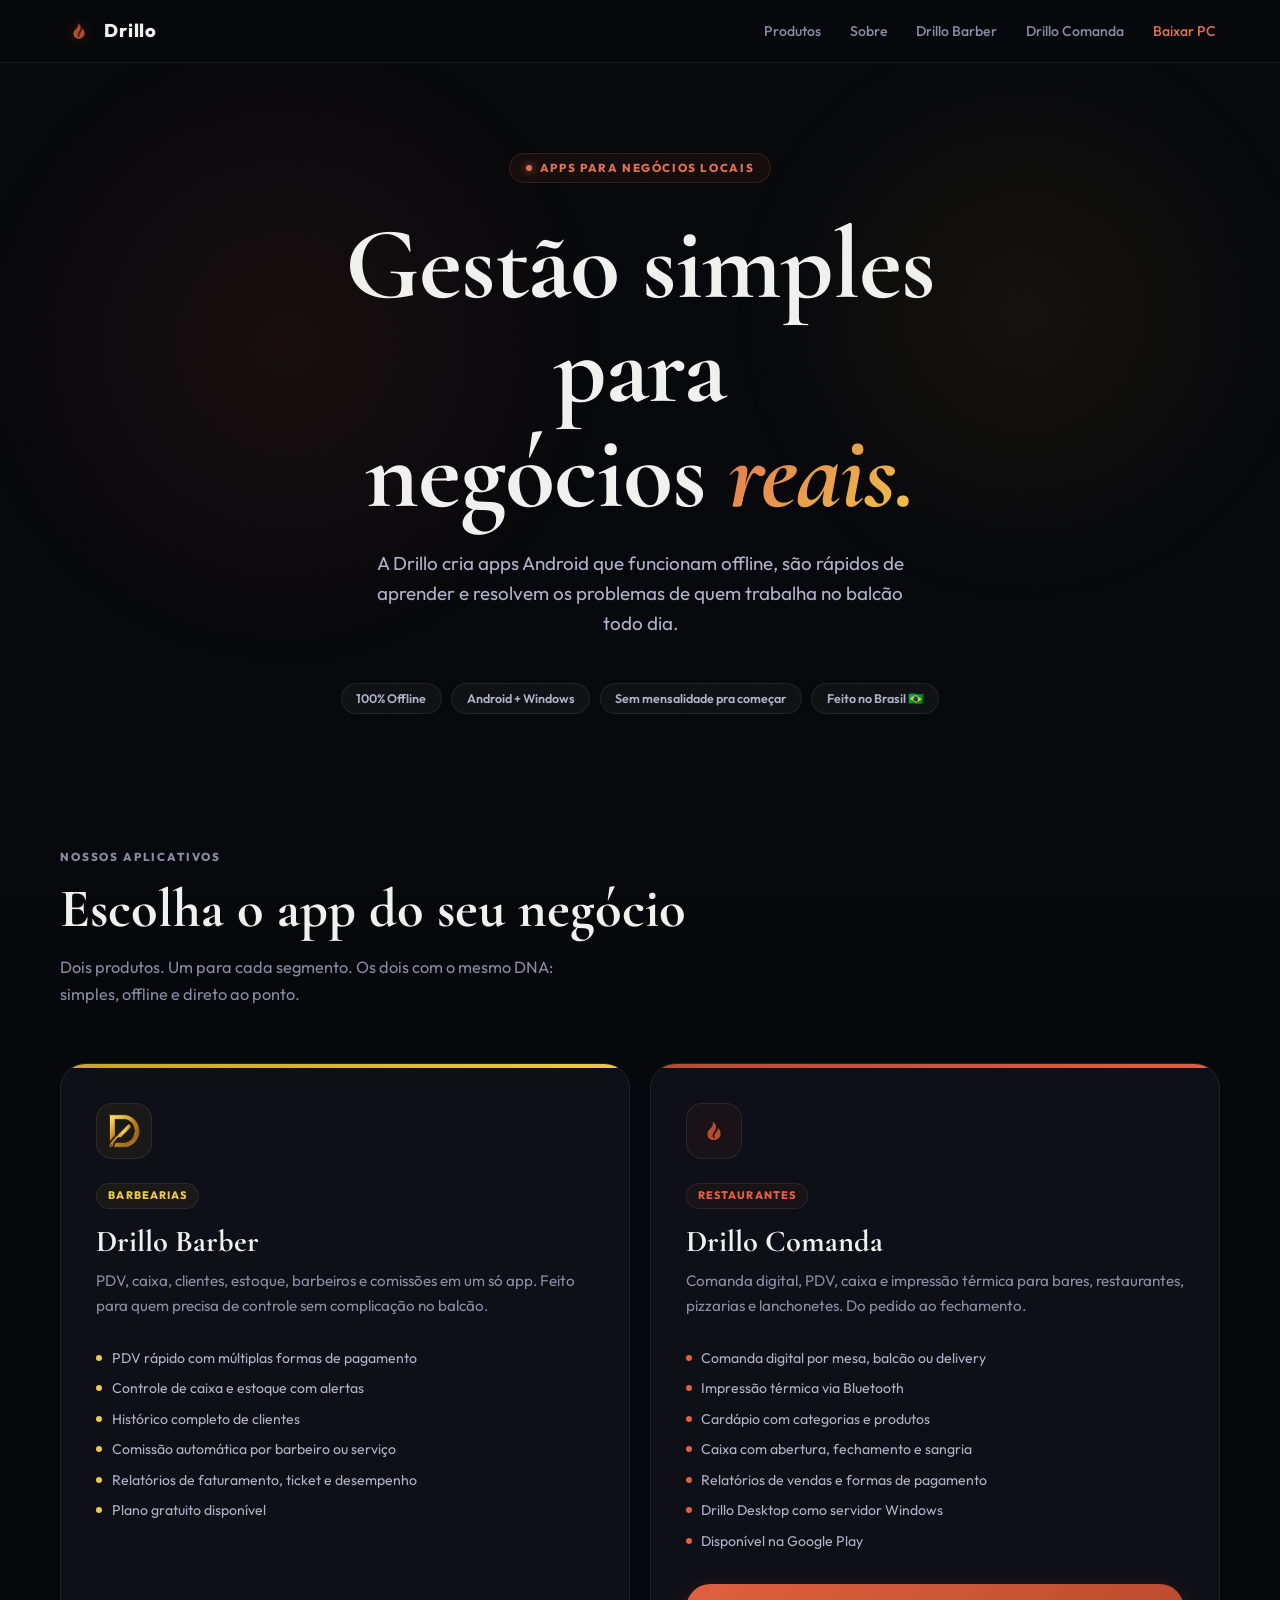
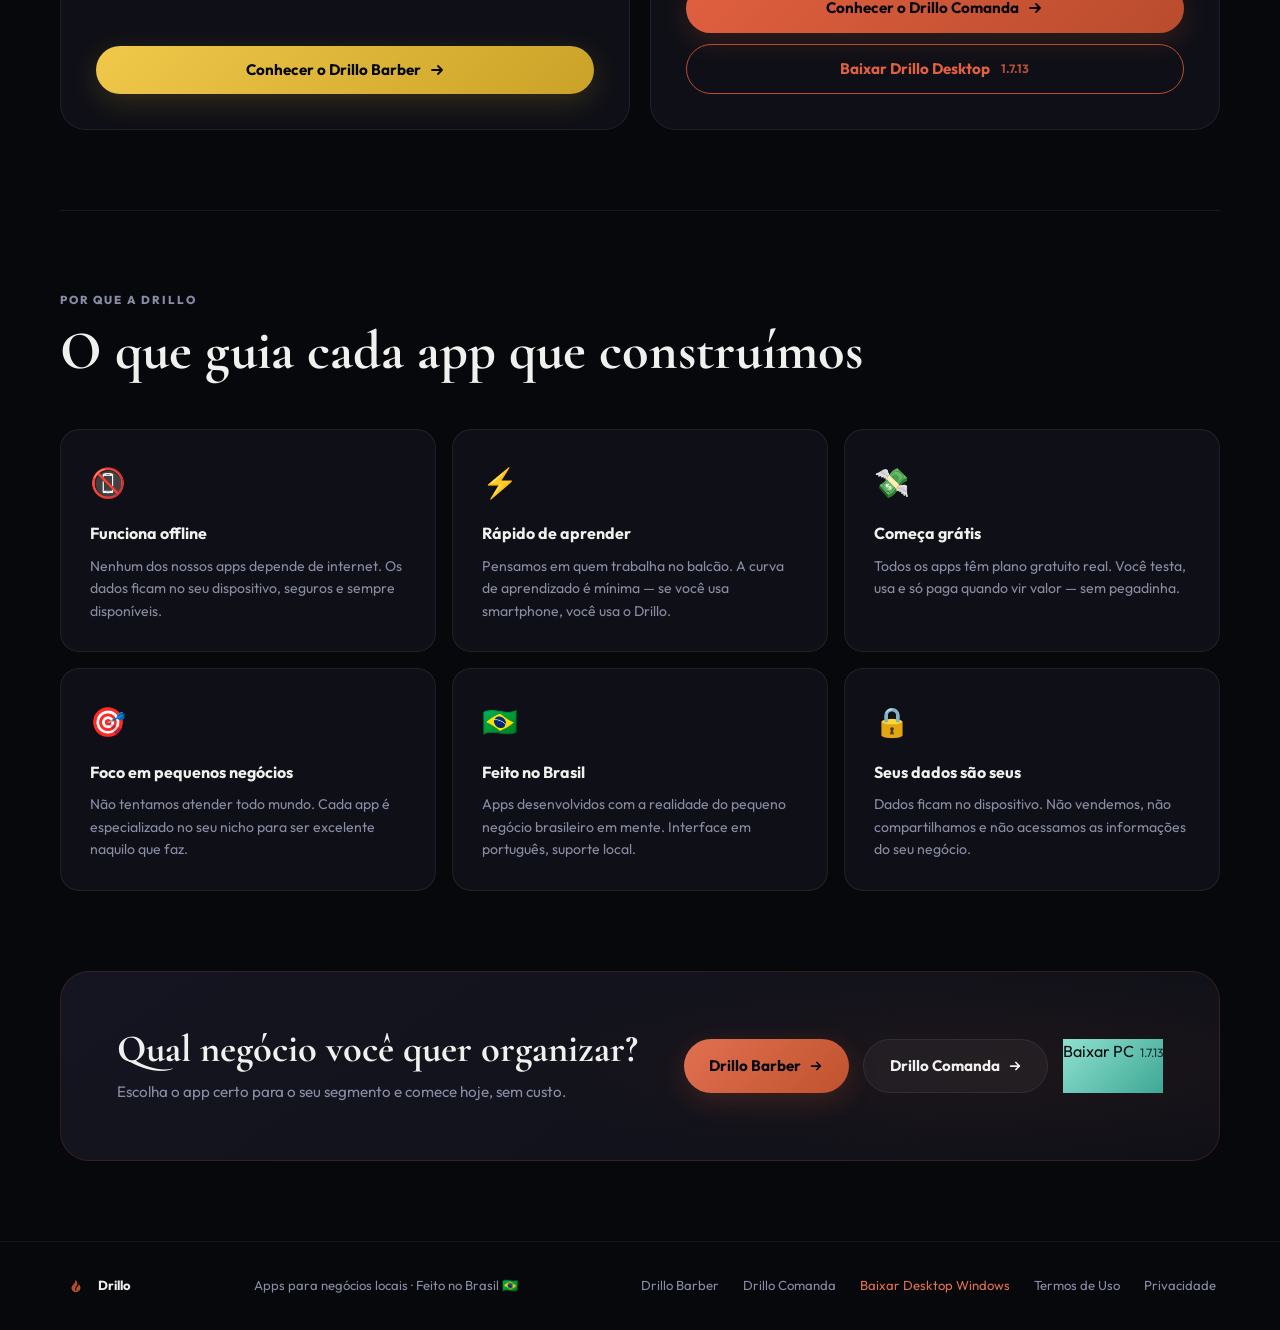
==== commit b328de6e: "Add files via upload" ====
--- a/index.html
+++ b/index.html
@@ -5,16 +5,16 @@
     <meta name="viewport" content="width=device-width, initial-scale=1" />
     <meta name="robots" content="index, follow, max-image-preview:large" />
 
-    <title>Drillo | Apps de Gestão para Negócios Locais</title>
-    <meta name="description" content="A Drillo cria apps Android offline para pequenos negócios. Drillo Barber para barbearias e Drillo Comanda para restaurantes. Simples, rápido e sem internet." />
+    <title>Drillo | Apps Android e Windows para Negócios Locais</title>
+    <meta name="description" content="A Drillo cria apps offline para pequenos negócios. Drillo Barber para barbearias e Drillo Comanda para restaurantes, agora também com servidor Windows." />
     <meta name="keywords" content="drillo, apps para barbearia, app para restaurante, sistema offline, gestão para pequenos negócios" />
     <link rel="canonical" href="https://drillo.com.br/" />
 
     <meta property="og:type" content="website" />
     <meta property="og:locale" content="pt_BR" />
     <meta property="og:site_name" content="Drillo" />
-    <meta property="og:title" content="Drillo | Apps de Gestão para Negócios Locais" />
-    <meta property="og:description" content="Apps Android offline para barbearias e restaurantes. Simples, rápidos e sem precisar de internet." />
+    <meta property="og:title" content="Drillo | Apps Android e Windows para Negócios Locais" />
+    <meta property="og:description" content="Apps offline para barbearias e restaurantes, com Drillo Desktop para operar a loja no Windows." />
     <meta property="og:image" content="https://drillo.com.br/drillocomanda/images/Drillo_logo_512x512.png" />
     <meta property="og:url" content="https://drillo.com.br/" />
 
@@ -80,6 +80,7 @@
       .nav-brand img { width: 30px; height: 30px; object-fit: contain; filter: drop-shadow(0 0 6px rgba(193,82,46,0.4)); }
       .nav-links { display: flex; gap: 1.8rem; font-size: 0.88rem; font-weight: 500; color: var(--muted); }
       .nav-links a:hover { color: var(--text); }
+      .nav-desktop { color: var(--flame-light); }
 
       /* ── HERO ── */
       .hero {
@@ -178,6 +179,8 @@
         transition: transform 0.18s, box-shadow 0.18s; border: none; cursor: pointer; width: 100%;
       }
       .card-cta:hover { transform: translateY(-2px); box-shadow: 0 14px 40px var(--accent-glow); }
+      .card-cta-secondary { margin-top: 0.7rem; color: var(--accent-bright); background: transparent; border: 1px solid var(--accent); box-shadow: none; }
+      .card-cta-secondary:hover { background: var(--accent-bg); box-shadow: none; }
 
       /* ── DIVIDER ── */
       .divider { width: min(1160px, calc(100% - 2rem)); margin-inline: auto; height: 1px; background: var(--border); }
@@ -221,6 +224,9 @@
         transition: background 0.2s, border-color 0.2s; min-height: 48px;
       }
       .btn-secondary:hover { background: rgba(255,255,255,0.08); border-color: rgba(255,255,255,0.14); }
+      .btn-desktop { color: var(--bg); background: linear-gradient(135deg, #8fe0d0, #3da894); }
+      .btn-desktop:hover { transform: translateY(-2px); box-shadow: 0 14px 40px rgba(61,168,148,0.26); }
+      .desktop-version { margin-left: 0.2rem; font-size: 0.75rem; opacity: 0.78; }
 
       /* ── FOOTER ── */
       .footer {
@@ -265,6 +271,7 @@
         <a href="#valores">Sobre</a>
         <a href="drillobarber/index.html">Drillo Barber</a>
         <a href="drillocomanda/index.html">Drillo Comanda</a>
+        <a class="nav-desktop" href="https://drillo-comanda-mobile-2472a.web.app/desktop/releases/DrilloDesktopSetup-1.7.13.exe" data-desktop-link target="_blank" rel="noopener noreferrer">Baixar PC</a>
       </div>
     </nav>
 
@@ -283,7 +290,7 @@
         </p>
         <div class="hero-badges">
           <span class="hero-badge">100% Offline</span>
-          <span class="hero-badge">Android</span>
+          <span class="hero-badge">Android + Windows</span>
           <span class="hero-badge">Sem mensalidade pra começar</span>
           <span class="hero-badge">Feito no Brasil 🇧🇷</span>
         </div>
@@ -337,11 +344,15 @@
               <li>Cardápio com categorias e produtos</li>
               <li>Caixa com abertura, fechamento e sangria</li>
               <li>Relatórios de vendas e formas de pagamento</li>
+              <li>Drillo Desktop como servidor Windows</li>
               <li>Disponível na Google Play</li>
             </ul>
             <a class="card-cta" href="drillocomanda/index.html" aria-label="Conhecer o Drillo Comanda">
               Conhecer o Drillo Comanda
               <svg width="16" height="16" viewBox="0 0 16 16" fill="none" aria-hidden="true"><path d="M3 8h10M9 4l4 4-4 4" stroke="currentColor" stroke-width="1.8" stroke-linecap="round" stroke-linejoin="round"/></svg>
+            </a>
+            <a class="card-cta card-cta-secondary" href="https://drillo-comanda-mobile-2472a.web.app/desktop/releases/DrilloDesktopSetup-1.7.13.exe" data-desktop-link target="_blank" rel="noopener noreferrer" aria-label="Baixar o Drillo Desktop para Windows">
+              Baixar Drillo Desktop <span class="desktop-version" data-desktop-version>1.7.13</span>
             </a>
           </div>
         </article>
@@ -404,6 +415,9 @@
           Drillo Comanda
           <svg width="14" height="14" viewBox="0 0 16 16" fill="none" aria-hidden="true"><path d="M3 8h10M9 4l4 4-4 4" stroke="currentColor" stroke-width="2" stroke-linecap="round" stroke-linejoin="round"/></svg>
         </a>
+        <a class="btn-desktop" href="https://drillo-comanda-mobile-2472a.web.app/desktop/releases/DrilloDesktopSetup-1.7.13.exe" data-desktop-link target="_blank" rel="noopener noreferrer">
+          Baixar PC <span class="desktop-version" data-desktop-version>1.7.13</span>
+        </a>
       </div>
     </div>
 
@@ -416,6 +430,7 @@
       <nav class="footer-nav" aria-label="Links do rodapé">
         <a href="drillobarber/index.html">Drillo Barber</a>
         <a href="drillocomanda/index.html">Drillo Comanda</a>
+        <a class="nav-desktop" href="https://drillo-comanda-mobile-2472a.web.app/desktop/releases/DrilloDesktopSetup-1.7.13.exe" data-desktop-link target="_blank" rel="noopener noreferrer">Baixar Desktop Windows</a>
         <a href="drillobarber/termos-de-uso.html">Termos de Uso</a>
         <a href="drillobarber/politica-de-privacidade.html">Privacidade</a>
       </nav>
@@ -429,8 +444,28 @@
         { threshold: 0.1, rootMargin: '0px 0px -40px 0px' }
       );
       document.querySelectorAll('.reveal').forEach(el => observer.observe(el));
+
+      const desktopManifestUrl = 'https://drillo-comanda-mobile-2472a.web.app/desktop/manifest.json';
+      const desktopFallbackUrl = 'https://drillo-comanda-mobile-2472a.web.app/desktop/releases/DrilloDesktopSetup-1.7.13.exe';
+      const desktopLinks = document.querySelectorAll('[data-desktop-link]');
+
+      desktopLinks.forEach(link => { link.href = desktopFallbackUrl; });
+
+      fetch(desktopManifestUrl, { cache: 'no-store' })
+        .then(response => response.ok ? response.json() : Promise.reject(new Error('manifest unavailable')))
+        .then(manifest => {
+          if (!manifest || !manifest.downloadUrl) return;
+          desktopLinks.forEach(link => { link.href = manifest.downloadUrl; });
+          if (manifest.version) {
+            document.querySelectorAll('[data-desktop-version]').forEach(node => {
+              node.textContent = manifest.version;
+            });
+          }
+        })
+        .catch(() => {
+          // The versioned fallback remains available when the manifest cannot be read.
+        });
     </script>
 
   </body>
 </html>
-
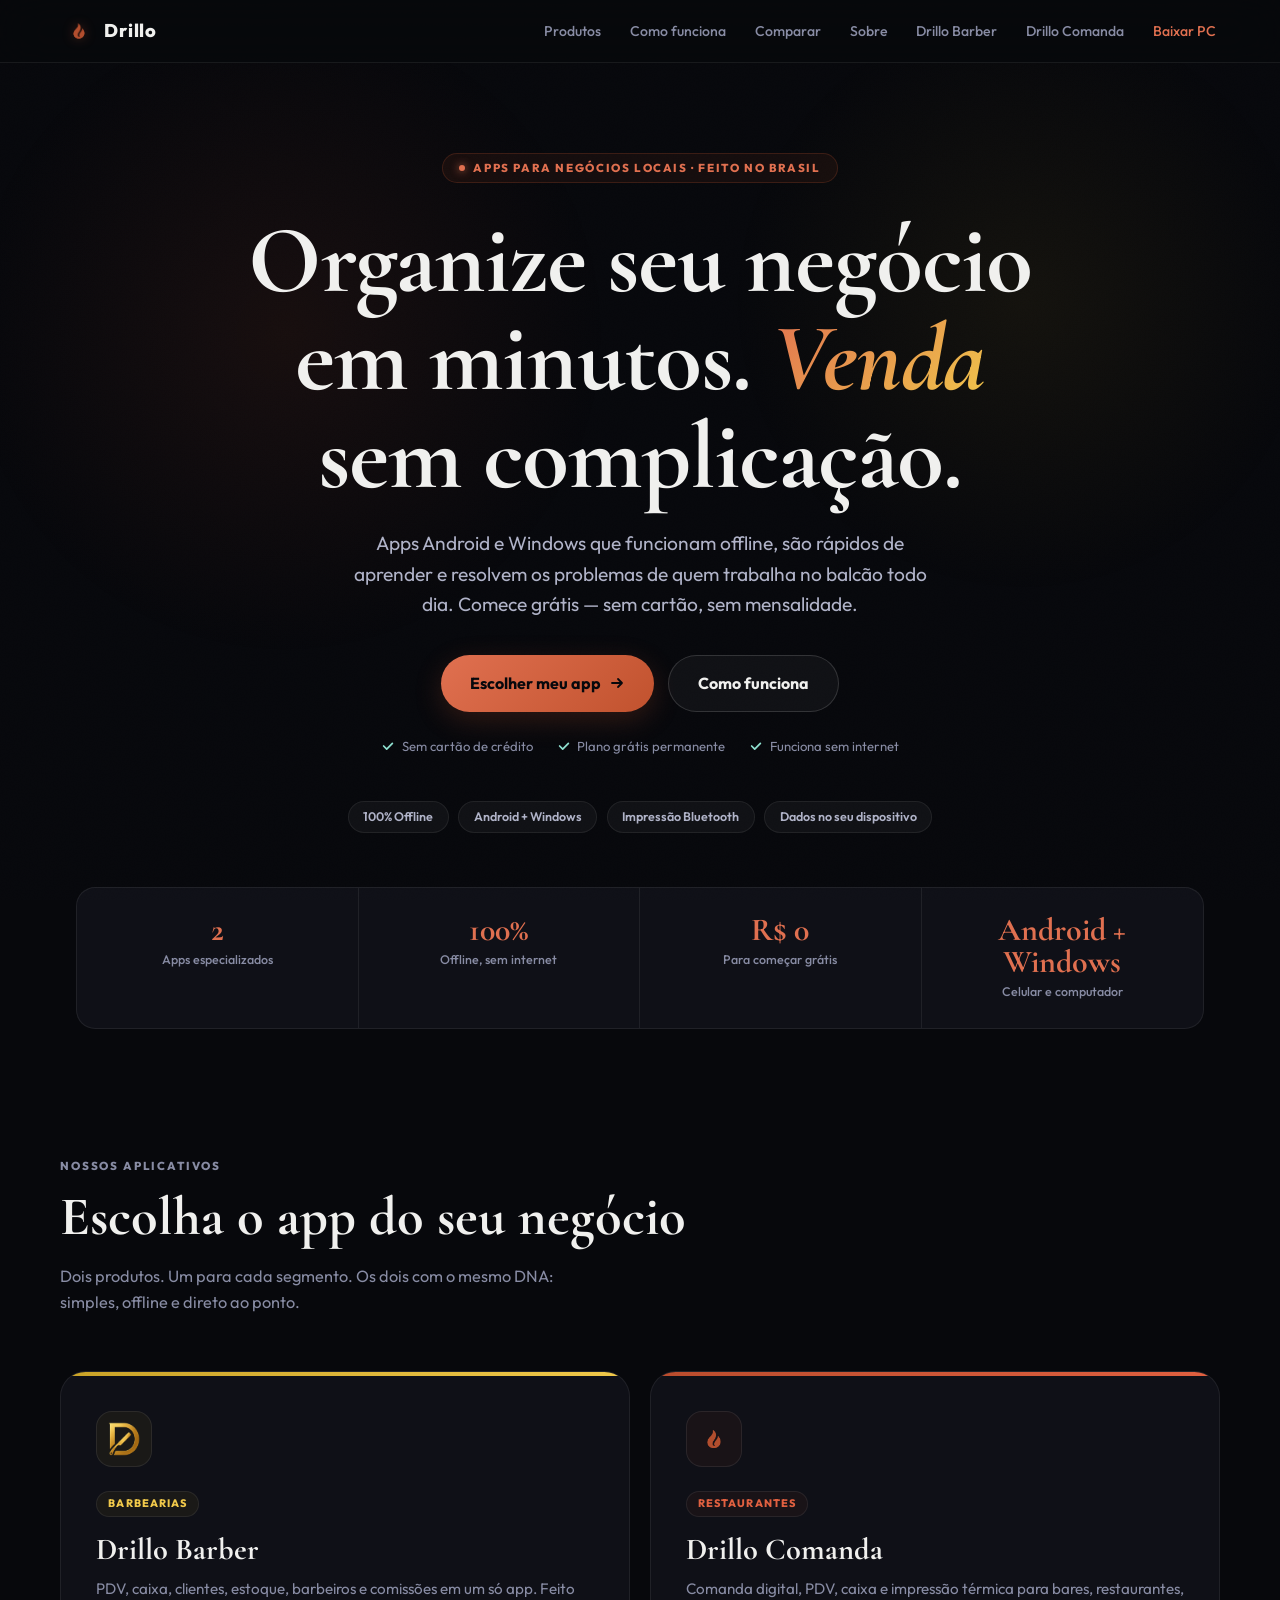
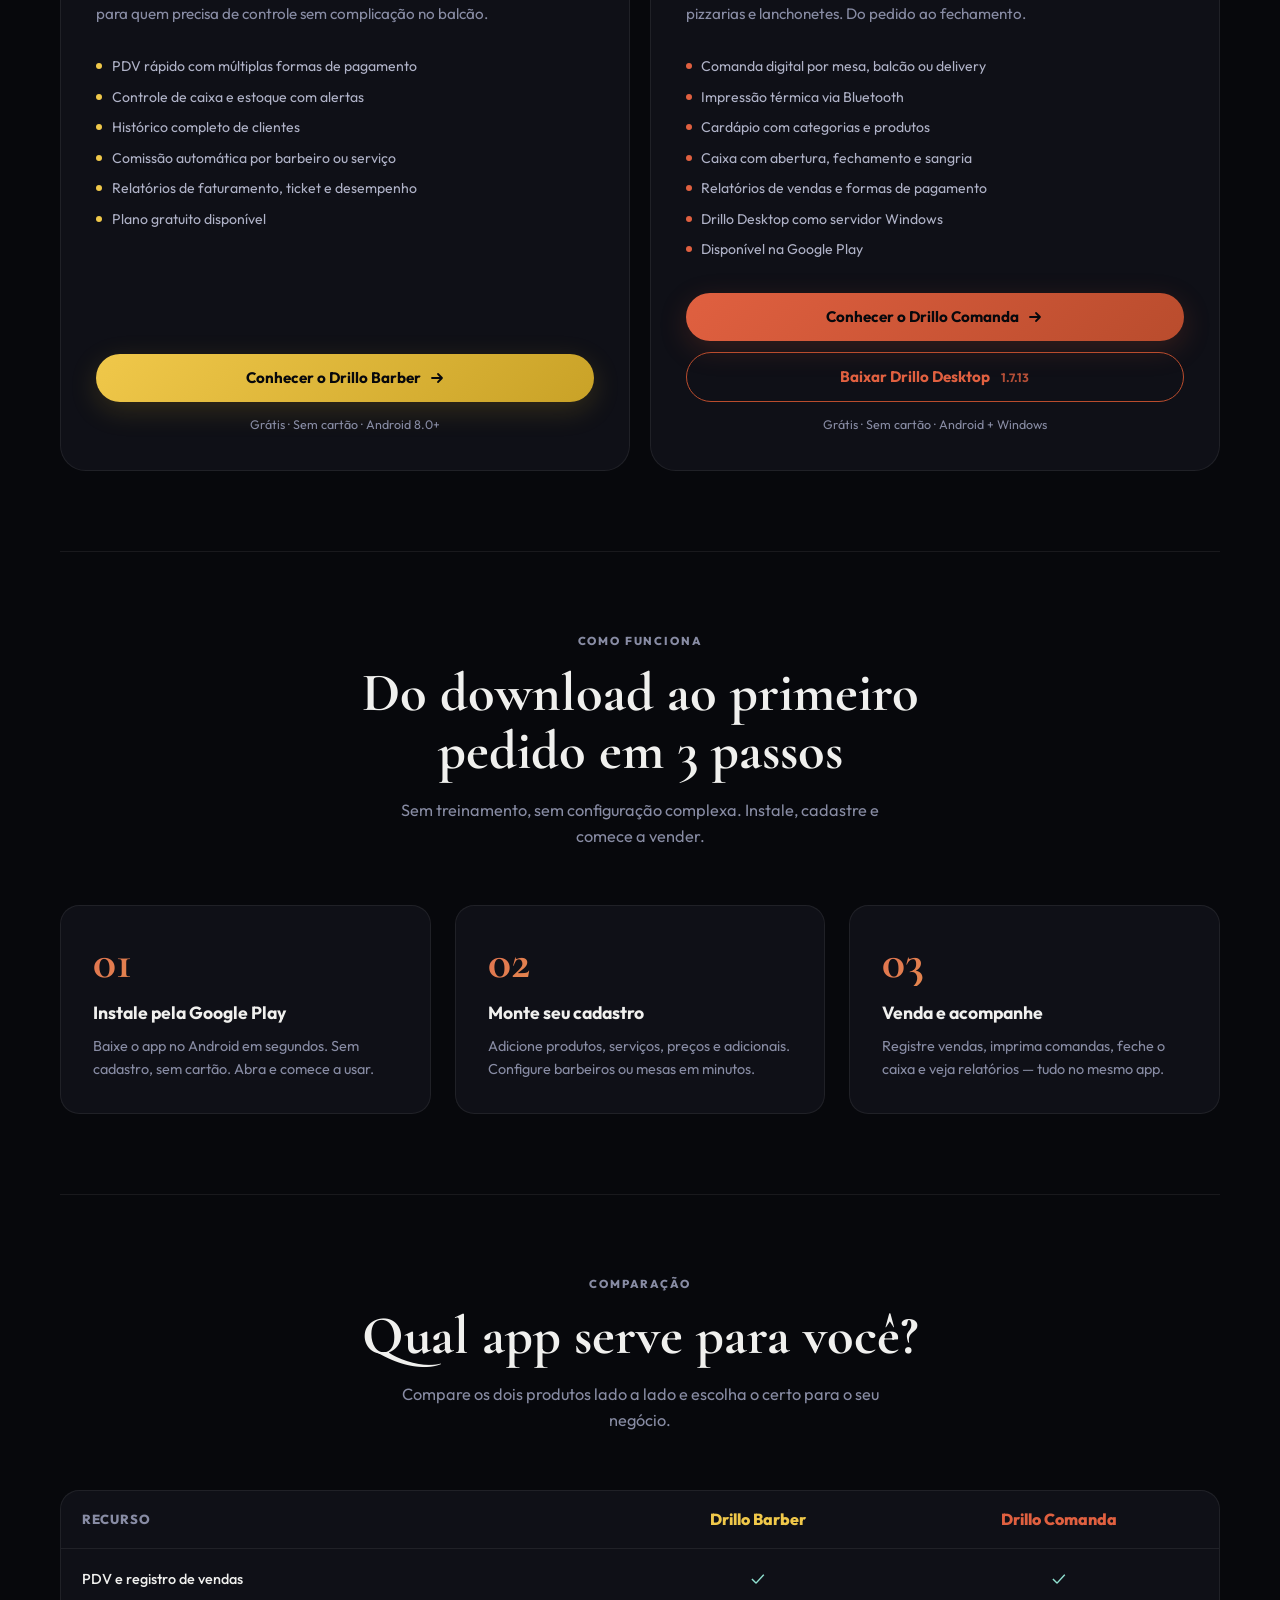
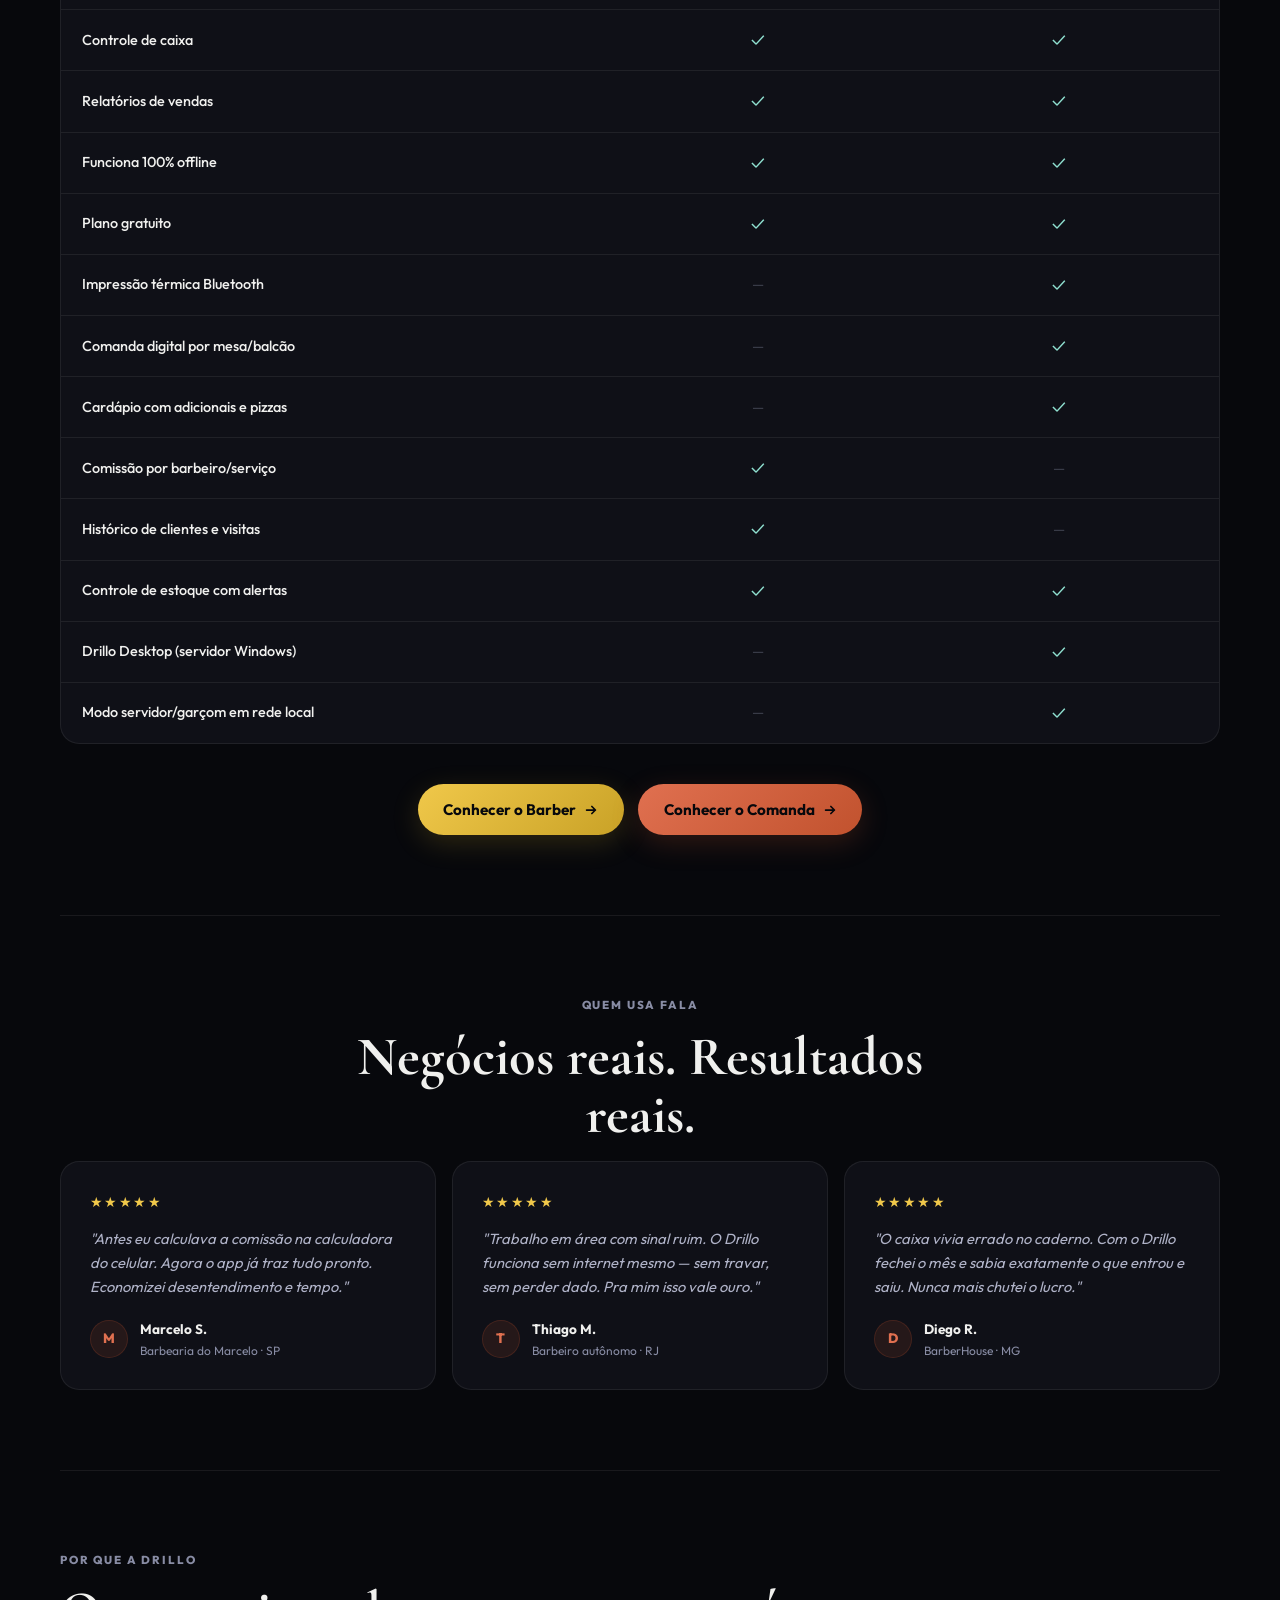
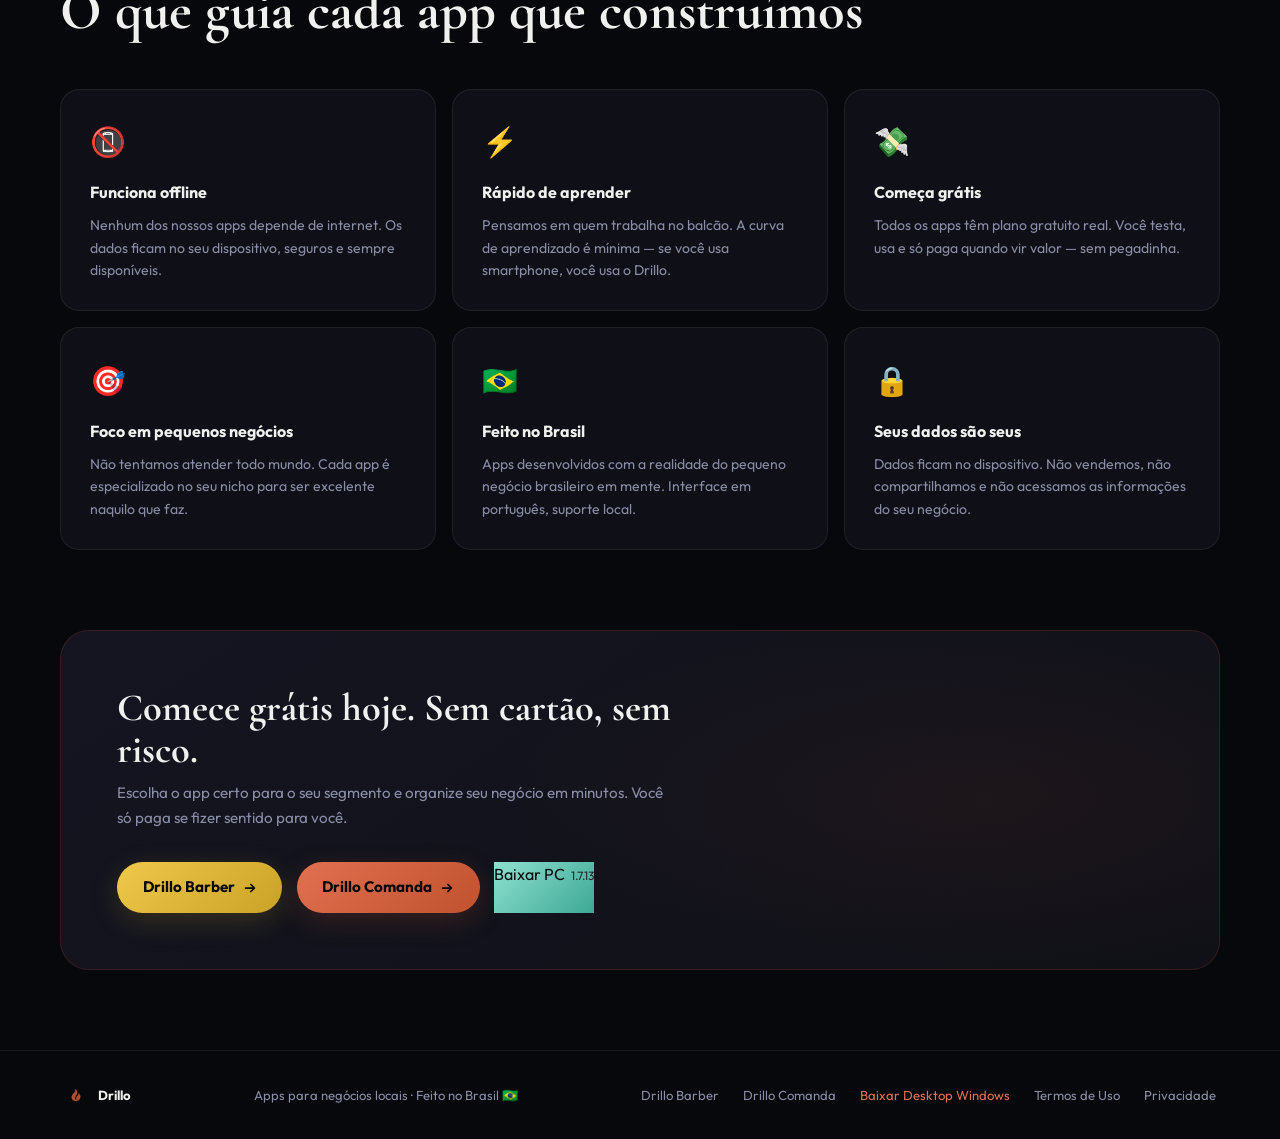
==== commit 8407893a: "Update sitemaps and page content" ====
--- a/index.html
+++ b/index.html
@@ -1,25 +1,26 @@
-﻿<!doctype html>
+<!doctype html>
 <html lang="pt-BR">
   <head>
     <meta charset="utf-8" />
     <meta name="viewport" content="width=device-width, initial-scale=1" />
     <meta name="robots" content="index, follow, max-image-preview:large" />
 
-    <title>Drillo | Apps Android e Windows para Negócios Locais</title>
-    <meta name="description" content="A Drillo cria apps offline para pequenos negócios. Drillo Barber para barbearias e Drillo Comanda para restaurantes, agora também com servidor Windows." />
-    <meta name="keywords" content="drillo, apps para barbearia, app para restaurante, sistema offline, gestão para pequenos negócios" />
+    <title>Drillo | Apps de Gestão Offline para Barbearias e Restaurantes</title>
+    <meta name="description" content="Apps Android e Windows que funcionam offline. Drillo Barber para barbearias e Drillo Comanda para restaurantes. Comece grátis, sem mensalidade, sem cartão." />
+    <meta name="keywords" content="drillo, app para barbearia, app para restaurante, sistema offline, comanda digital, pdv offline, gestão para pequenos negócios" />
     <link rel="canonical" href="https://drillo.com.br/" />
 
     <meta property="og:type" content="website" />
     <meta property="og:locale" content="pt_BR" />
     <meta property="og:site_name" content="Drillo" />
-    <meta property="og:title" content="Drillo | Apps Android e Windows para Negócios Locais" />
-    <meta property="og:description" content="Apps offline para barbearias e restaurantes, com Drillo Desktop para operar a loja no Windows." />
+    <meta property="og:title" content="Drillo | Apps de Gestão Offline para Barbearias e Restaurantes" />
+    <meta property="og:description" content="Apps offline para barbearias e restaurantes. Comece grátis hoje, sem cartão e sem mensalidade." />
     <meta property="og:image" content="https://drillo.com.br/drillocomanda/images/Drillo_logo_512x512.png" />
     <meta property="og:url" content="https://drillo.com.br/" />
 
     <meta name="twitter:card" content="summary_large_image" />
-    <meta name="twitter:title" content="Drillo | Apps de Gestão para Negócios Locais" />
+    <meta name="twitter:title" content="Drillo | Apps de Gestão Offline para Negócios Locais" />
+    <meta name="twitter:description" content="Apps offline para barbearias e restaurantes. Comece grátis hoje." />
     <meta name="twitter:image" content="https://drillo.com.br/drillocomanda/images/Drillo_logo_512x512.png" />
 
     <link rel="icon" type="image/png" href="drillocomanda/images/favicon.png" />
@@ -45,6 +46,8 @@
         --ember:       #b94c2d;
         --ember-light: #e06040;
         --ember-glow:  rgba(185,76,45,0.22);
+        --teal:        #3da894;
+        --teal-light:  #8fe0d0;
         color-scheme: dark;
       }
       *, *::before, *::after { box-sizing: border-box; margin: 0; padding: 0; }
@@ -78,9 +81,10 @@
       }
       .nav-brand { display: flex; align-items: center; gap: 0.65rem; font-weight: 800; font-size: 1.15rem; letter-spacing: 0.04em; }
       .nav-brand img { width: 30px; height: 30px; object-fit: contain; filter: drop-shadow(0 0 6px rgba(193,82,46,0.4)); }
-      .nav-links { display: flex; gap: 1.8rem; font-size: 0.88rem; font-weight: 500; color: var(--muted); }
+      .nav-links { display: flex; gap: 1.8rem; font-size: 0.88rem; font-weight: 500; color: var(--muted); align-items: center; }
       .nav-links a:hover { color: var(--text); }
       .nav-desktop { color: var(--flame-light); }
+      .nav-mobile-toggle { display: none; }
 
       /* ── HERO ── */
       .hero {
@@ -101,7 +105,7 @@
         background: radial-gradient(ellipse, rgba(201,162,39,0.07), transparent 65%);
         pointer-events: none; z-index: 1;
       }
-      .hero-content { position: relative; z-index: 2; max-width: 760px; }
+      .hero-content { position: relative; z-index: 2; max-width: 820px; }
 
       .eyebrow {
         display: inline-flex; align-items: center; gap: 0.5rem;
@@ -119,7 +123,7 @@
 
       .hero h1 {
         font-family: 'Cormorant Garamond', Georgia, serif;
-        font-size: clamp(3rem, 8vw, 6.5rem); font-weight: 700;
+        font-size: clamp(2.8rem, 7.5vw, 6rem); font-weight: 700;
         line-height: 1.02; letter-spacing: -0.01em; margin-bottom: 1.4rem;
       }
       .hero h1 em {
@@ -127,15 +131,60 @@
         background: linear-gradient(135deg, var(--flame-light), var(--gold-bright));
         -webkit-background-clip: text; -webkit-text-fill-color: transparent; background-clip: text;
       }
-      .hero-lead { color: var(--muted-2); font-size: clamp(1rem, 2vw, 1.18rem); max-width: 560px; margin-inline: auto; margin-bottom: 2.8rem; }
+      .hero-lead { color: var(--muted-2); font-size: clamp(1rem, 2vw, 1.2rem); max-width: 580px; margin-inline: auto; margin-bottom: 2.2rem; }
+
+      .hero-cta-row {
+        display: flex; flex-wrap: wrap; justify-content: center; gap: 0.9rem;
+        margin-bottom: 1.5rem;
+      }
+      .hero-cta-primary {
+        display: inline-flex; align-items: center; gap: 0.5rem;
+        padding: 0.9rem 1.8rem; border-radius: 999px; font-weight: 700; font-size: 1rem;
+        color: var(--bg); background: linear-gradient(135deg, var(--flame-light), var(--flame));
+        box-shadow: 0 8px 28px var(--flame-glow); transition: transform 0.18s, box-shadow 0.18s; min-height: 52px;
+      }
+      .hero-cta-primary:hover { transform: translateY(-2px); box-shadow: 0 14px 40px var(--flame-glow); }
+      .hero-cta-secondary {
+        display: inline-flex; align-items: center; gap: 0.5rem;
+        padding: 0.9rem 1.8rem; border-radius: 999px; font-weight: 700; font-size: 1rem;
+        color: var(--text); border: 1px solid rgba(255,255,255,0.14); background: rgba(255,255,255,0.04);
+        transition: background 0.2s, border-color 0.2s; min-height: 52px;
+      }
+      .hero-cta-secondary:hover { background: rgba(255,255,255,0.08); border-color: rgba(255,255,255,0.22); }
+
+      .hero-risk {
+        display: flex; flex-wrap: wrap; justify-content: center; gap: 0.5rem 1.5rem;
+        font-size: 0.82rem; color: var(--muted); margin-bottom: 2.8rem;
+      }
+      .hero-risk span { display: inline-flex; align-items: center; gap: 0.4rem; }
+      .hero-risk svg { flex-shrink: 0; color: var(--teal-light); }
+
       .hero-badges { display: flex; flex-wrap: wrap; justify-content: center; gap: 0.6rem; }
       .hero-badge { padding: 0.3rem 0.9rem; border-radius: 999px; font-size: 0.78rem; font-weight: 600; background: rgba(255,255,255,0.04); border: 1px solid var(--border); color: var(--muted-2); }
 
+      /* ── TRUST BAR ── */
+      .trust-bar {
+        width: min(1160px, calc(100% - 2rem)); margin-inline: auto;
+        display: grid; grid-template-columns: repeat(4, 1fr); gap: 0;
+        border: 1px solid var(--border); border-radius: 1.2rem;
+        background: var(--surface); overflow: hidden;
+      }
+      .trust-item {
+        display: flex; flex-direction: column; align-items: center; gap: 0.3rem;
+        padding: 1.6rem 1rem; text-align: center;
+        border-right: 1px solid var(--border);
+      }
+      .trust-item:last-child { border-right: none; }
+      .trust-num { font-family: 'Cormorant Garamond', Georgia, serif; font-size: 2rem; font-weight: 700; color: var(--flame-light); line-height: 1; }
+      .trust-label { font-size: 0.78rem; color: var(--muted); font-weight: 500; }
+
       /* ── SECTION ── */
       .section { width: min(1160px, calc(100% - 2rem)); margin-inline: auto; padding: 5rem 0; }
+      .section-heading-center { text-align: center; max-width: 620px; margin-inline: auto; }
       .section-label { font-size: 0.72rem; font-weight: 800; letter-spacing: 0.16em; text-transform: uppercase; color: var(--muted); margin-bottom: 0.8rem; }
       .section-title { font-family: 'Cormorant Garamond', Georgia, serif; font-size: clamp(2rem, 4.5vw, 3.4rem); font-weight: 700; line-height: 1.08; margin-bottom: 1rem; }
       .section-sub { color: var(--muted); font-size: 1.02rem; max-width: 500px; margin-bottom: 3.5rem; }
+      .section-heading-center .section-sub { margin-inline: auto; }
 
       /* ── PRODUCT CARDS ── */
       .products-grid { display: grid; grid-template-columns: repeat(2, 1fr); gap: 1.2rem; }
@@ -181,17 +230,70 @@
       .card-cta:hover { transform: translateY(-2px); box-shadow: 0 14px 40px var(--accent-glow); }
       .card-cta-secondary { margin-top: 0.7rem; color: var(--accent-bright); background: transparent; border: 1px solid var(--accent); box-shadow: none; }
       .card-cta-secondary:hover { background: var(--accent-bg); box-shadow: none; }
+      .card-mini-risk { font-size: 0.78rem; color: var(--muted); text-align: center; margin-top: 0.8rem; }
 
       /* ── DIVIDER ── */
       .divider { width: min(1160px, calc(100% - 2rem)); margin-inline: auto; height: 1px; background: var(--border); }
 
+      /* ── HOW IT WORKS ── */
+      .steps-grid { display: grid; grid-template-columns: repeat(3, 1fr); gap: 1.5rem; margin-top: 1rem; }
+      .step-card {
+        padding: 2rem; border-radius: 1.2rem; border: 1px solid var(--border);
+        background: var(--surface); transition: border-color 0.25s, transform 0.25s;
+        position: relative;
+      }
+      .step-card:hover { border-color: rgba(193,82,46,0.25); transform: translateY(-4px); }
+      .step-num {
+        font-family: 'Cormorant Garamond', Georgia, serif;
+        font-size: 3rem; font-weight: 700; line-height: 1;
+        background: linear-gradient(135deg, var(--flame-light), var(--gold-bright));
+        -webkit-background-clip: text; -webkit-text-fill-color: transparent; background-clip: text;
+        margin-bottom: 0.8rem;
+      }
+      .step-card h3 { font-family: 'Outfit', sans-serif; font-size: 1.1rem; font-weight: 700; margin-bottom: 0.5rem; }
+      .step-card p { color: var(--muted); font-size: 0.9rem; line-height: 1.6; }
+
+      /* ── COMPARISON ── */
+      .compare-wrap { border: 1px solid var(--border); border-radius: 1.2rem; overflow: hidden; background: var(--surface); }
+      .compare-table { width: 100%; border-collapse: collapse; font-size: 0.9rem; }
+      .compare-table th, .compare-table td { padding: 1rem 1.3rem; text-align: left; border-bottom: 1px solid var(--border); }
+      .compare-table th { font-weight: 800; font-size: 0.82rem; text-transform: uppercase; letter-spacing: 0.06em; color: var(--muted); }
+      .compare-table th:not(:first-child) { text-align: center; font-size: 1rem; text-transform: none; letter-spacing: 0; }
+      .compare-table th.col-barber { color: var(--gold-bright); }
+      .compare-table th.col-comanda { color: var(--ember-light); }
+      .compare-table td:not(:first-child) { text-align: center; color: var(--muted-2); }
+      .compare-table tr:last-child td { border-bottom: none; }
+      .compare-table .check { color: var(--teal-light); font-size: 1.1rem; }
+      .compare-table .dash { color: var(--muted); opacity: 0.4; }
+      .compare-table td:first-child { color: var(--text); font-weight: 500; }
+      .compare-table tbody tr:hover { background: rgba(255,255,255,0.02); }
+
       /* ── VALUES ── */
       .values-grid { display: grid; grid-template-columns: repeat(3, 1fr); gap: 1rem; margin-top: 3rem; }
-      .value-card { padding: 1.8rem; border-radius: 1.2rem; border: 1px solid var(--border); background: var(--surface); transition: border-color 0.25s; }
-      .value-card:hover { border-color: rgba(193,82,46,0.25); }
+      .value-card { padding: 1.8rem; border-radius: 1.2rem; border: 1px solid var(--border); background: var(--surface); transition: border-color 0.25s, transform 0.25s; }
+      .value-card:hover { border-color: rgba(193,82,46,0.25); transform: translateY(-4px); }
       .value-icon { font-size: 1.8rem; margin-bottom: 1rem; }
       .value-card h3 { font-family: 'Outfit', sans-serif; font-size: 1rem; font-weight: 700; margin-bottom: 0.5rem; }
       .value-card p { color: var(--muted); font-size: 0.88rem; line-height: 1.6; }
+
+      /* ── TESTIMONIALS ── */
+      .testimonials-grid { display: grid; grid-template-columns: repeat(3, 1fr); gap: 1rem; margin-top: 1rem; }
+      .testimonial-card {
+        padding: 1.8rem; border-radius: 1.2rem; border: 1px solid var(--border);
+        background: var(--surface); transition: border-color 0.25s, transform 0.25s;
+      }
+      .testimonial-card:hover { border-color: rgba(193,82,46,0.2); transform: translateY(-4px); }
+      .testimonial-stars { color: var(--gold-bright); font-size: 0.9rem; letter-spacing: 0.1em; margin-bottom: 0.8rem; }
+      .testimonial-card p { color: var(--muted-2); font-size: 0.92rem; line-height: 1.65; margin-bottom: 1.2rem; font-style: italic; }
+      .testimonial-author { display: flex; align-items: center; gap: 0.75rem; }
+      .testimonial-avatar {
+        width: 38px; height: 38px; border-radius: 50%; flex-shrink: 0;
+        display: flex; align-items: center; justify-content: center;
+        font-weight: 800; font-size: 0.85rem; color: var(--flame-light);
+        background: rgba(193,82,46,0.12); border: 1px solid rgba(193,82,46,0.2);
+      }
+      .testimonial-author strong { display: block; font-size: 0.85rem; }
+      .testimonial-author span { display: block; font-size: 0.75rem; color: var(--muted); }
 
       /* ── CTA BAND ── */
       .cta-band {
@@ -224,7 +326,7 @@
         transition: background 0.2s, border-color 0.2s; min-height: 48px;
       }
       .btn-secondary:hover { background: rgba(255,255,255,0.08); border-color: rgba(255,255,255,0.14); }
-      .btn-desktop { color: var(--bg); background: linear-gradient(135deg, #8fe0d0, #3da894); }
+      .btn-desktop { color: var(--bg); background: linear-gradient(135deg, var(--teal-light), var(--teal)); }
       .btn-desktop:hover { transform: translateY(-2px); box-shadow: 0 14px 40px rgba(61,168,148,0.26); }
       .desktop-version { margin-left: 0.2rem; font-size: 0.75rem; opacity: 0.78; }
 
@@ -244,18 +346,32 @@
       .reveal.visible { opacity: 1; transform: none; }
 
       /* ── RESPONSIVE ── */
+      @media (max-width: 900px) {
+        .trust-bar { grid-template-columns: repeat(2, 1fr); }
+        .trust-item:nth-child(2) { border-right: none; }
+        .trust-item:nth-child(1), .trust-item:nth-child(2) { border-bottom: 1px solid var(--border); }
+        .steps-grid { grid-template-columns: 1fr; }
+        .testimonials-grid { grid-template-columns: 1fr; }
+      }
       @media (max-width: 768px) {
         .products-grid { grid-template-columns: 1fr; }
         .values-grid { grid-template-columns: 1fr; }
         .cta-band { flex-direction: column; text-align: center; padding: 2.2rem 1.5rem; }
         .cta-band-actions { justify-content: center; }
         .nav-links { display: none; }
-        .hero h1 { font-size: clamp(2.4rem, 12vw, 3.8rem); }
+        .hero h1 { font-size: clamp(2.2rem, 11vw, 3.6rem); }
+        .compare-wrap { overflow-x: auto; }
+        .compare-table { min-width: 480px; }
       }
       @media (max-width: 480px) {
         .card-body { padding: 1.5rem; }
         .cta-band-actions { flex-direction: column; width: 100%; }
-        .btn-primary, .btn-secondary { justify-content: center; }
+        .btn-primary, .btn-secondary, .btn-desktop { justify-content: center; }
+        .hero-cta-row { flex-direction: column; width: 100%; }
+        .hero-cta-primary, .hero-cta-secondary { justify-content: center; }
+        .trust-bar { grid-template-columns: 1fr; }
+        .trust-item { border-right: none; border-bottom: 1px solid var(--border); }
+        .trust-item:last-child { border-bottom: none; }
       }
     </style>
   </head>
@@ -268,6 +384,8 @@
       </a>
       <div class="nav-links">
         <a href="#produtos">Produtos</a>
+        <a href="#como-funciona">Como funciona</a>
+        <a href="#comparar">Comparar</a>
         <a href="#valores">Sobre</a>
         <a href="drillobarber/index.html">Drillo Barber</a>
         <a href="drillocomanda/index.html">Drillo Comanda</a>
@@ -279,23 +397,60 @@
       <div class="hero-orb-1" aria-hidden="true"></div>
       <div class="hero-orb-2" aria-hidden="true"></div>
       <div class="hero-content reveal">
-        <p class="eyebrow">Apps para negócios locais</p>
+        <p class="eyebrow">Apps para negócios locais · Feito no Brasil</p>
         <h1 id="hero-title">
-          Gestão simples para<br>
-          negócios <em>reais.</em>
+          Organize seu negócio<br>
+          em minutos. <em>Venda</em><br>
+          sem complicação.
         </h1>
         <p class="hero-lead">
-          A Drillo cria apps Android que funcionam offline, são rápidos de aprender
+          Apps Android e Windows que funcionam offline, são rápidos de aprender
           e resolvem os problemas de quem trabalha no balcão todo dia.
+          Comece grátis — sem cartão, sem mensalidade.
         </p>
+        <div class="hero-cta-row">
+          <a class="hero-cta-primary" href="#produtos">
+            Escolher meu app
+            <svg width="16" height="16" viewBox="0 0 16 16" fill="none" aria-hidden="true"><path d="M3 8h10M9 4l4 4-4 4" stroke="currentColor" stroke-width="1.8" stroke-linecap="round" stroke-linejoin="round"/></svg>
+          </a>
+          <a class="hero-cta-secondary" href="#como-funciona">
+            Como funciona
+          </a>
+        </div>
+        <div class="hero-risk">
+          <span><svg width="14" height="14" viewBox="0 0 16 16" fill="none"><path d="M3 8l3.5 3.5L13 5" stroke="currentColor" stroke-width="2" stroke-linecap="round" stroke-linejoin="round"/></svg> Sem cartão de crédito</span>
+          <span><svg width="14" height="14" viewBox="0 0 16 16" fill="none"><path d="M3 8l3.5 3.5L13 5" stroke="currentColor" stroke-width="2" stroke-linecap="round" stroke-linejoin="round"/></svg> Plano grátis permanente</span>
+          <span><svg width="14" height="14" viewBox="0 0 16 16" fill="none"><path d="M3 8l3.5 3.5L13 5" stroke="currentColor" stroke-width="2" stroke-linecap="round" stroke-linejoin="round"/></svg> Funciona sem internet</span>
+        </div>
         <div class="hero-badges">
           <span class="hero-badge">100% Offline</span>
           <span class="hero-badge">Android + Windows</span>
-          <span class="hero-badge">Sem mensalidade pra começar</span>
-          <span class="hero-badge">Feito no Brasil 🇧🇷</span>
+          <span class="hero-badge">Impressão Bluetooth</span>
+          <span class="hero-badge">Dados no seu dispositivo</span>
         </div>
       </div>
     </section>
+
+    <div class="section" style="padding-top: 0; padding-bottom: 3rem;">
+      <div class="trust-bar reveal">
+        <div class="trust-item">
+          <span class="trust-num">2</span>
+          <span class="trust-label">Apps especializados</span>
+        </div>
+        <div class="trust-item">
+          <span class="trust-num">100%</span>
+          <span class="trust-label">Offline, sem internet</span>
+        </div>
+        <div class="trust-item">
+          <span class="trust-num">R$ 0</span>
+          <span class="trust-label">Para começar grátis</span>
+        </div>
+        <div class="trust-item">
+          <span class="trust-num">Android + Windows</span>
+          <span class="trust-label">Celular e computador</span>
+        </div>
+      </div>
+    </div>
 
     <section class="section" id="produtos" aria-labelledby="produtos-title">
       <div class="reveal">
@@ -326,6 +481,7 @@
               Conhecer o Drillo Barber
               <svg width="16" height="16" viewBox="0 0 16 16" fill="none" aria-hidden="true"><path d="M3 8h10M9 4l4 4-4 4" stroke="currentColor" stroke-width="1.8" stroke-linecap="round" stroke-linejoin="round"/></svg>
             </a>
+            <p class="card-mini-risk">Grátis · Sem cartão · Android 8.0+</p>
           </div>
         </article>
 
@@ -354,9 +510,118 @@
             <a class="card-cta card-cta-secondary" href="https://drillo-comanda-mobile-2472a.web.app/desktop/releases/DrilloDesktopSetup-1.7.13.exe" data-desktop-link target="_blank" rel="noopener noreferrer" aria-label="Baixar o Drillo Desktop para Windows">
               Baixar Drillo Desktop <span class="desktop-version" data-desktop-version>1.7.13</span>
             </a>
+            <p class="card-mini-risk">Grátis · Sem cartão · Android + Windows</p>
           </div>
         </article>
 
+      </div>
+    </section>
+
+    <div class="divider" aria-hidden="true"></div>
+
+    <section class="section" id="como-funciona" aria-labelledby="how-title">
+      <div class="reveal section-heading-center">
+        <p class="section-label">Como funciona</p>
+        <h2 class="section-title" id="how-title">Do download ao primeiro pedido em 3 passos</h2>
+        <p class="section-sub">Sem treinamento, sem configuração complexa. Instale, cadastre e comece a vender.</p>
+      </div>
+      <div class="steps-grid">
+        <div class="step-card reveal">
+          <div class="step-num">01</div>
+          <h3>Instale pela Google Play</h3>
+          <p>Baixe o app no Android em segundos. Sem cadastro, sem cartão. Abra e comece a usar.</p>
+        </div>
+        <div class="step-card reveal">
+          <div class="step-num">02</div>
+          <h3>Monte seu cadastro</h3>
+          <p>Adicione produtos, serviços, preços e adicionais. Configure barbeiros ou mesas em minutos.</p>
+        </div>
+        <div class="step-card reveal">
+          <div class="step-num">03</div>
+          <h3>Venda e acompanhe</h3>
+          <p>Registre vendas, imprima comandas, feche o caixa e veja relatórios — tudo no mesmo app.</p>
+        </div>
+      </div>
+    </section>
+
+    <div class="divider" aria-hidden="true"></div>
+
+    <section class="section" id="comparar" aria-labelledby="compare-title">
+      <div class="reveal section-heading-center">
+        <p class="section-label">Comparação</p>
+        <h2 class="section-title" id="compare-title">Qual app serve para você?</h2>
+        <p class="section-sub">Compare os dois produtos lado a lado e escolha o certo para o seu negócio.</p>
+      </div>
+      <div class="compare-wrap reveal">
+        <table class="compare-table">
+          <thead>
+            <tr>
+              <th>Recurso</th>
+              <th class="col-barber">Drillo Barber</th>
+              <th class="col-comanda">Drillo Comanda</th>
+            </tr>
+          </thead>
+          <tbody>
+            <tr><td>PDV e registro de vendas</td><td><span class="check">✓</span></td><td><span class="check">✓</span></td></tr>
+            <tr><td>Controle de caixa</td><td><span class="check">✓</span></td><td><span class="check">✓</span></td></tr>
+            <tr><td>Relatórios de vendas</td><td><span class="check">✓</span></td><td><span class="check">✓</span></td></tr>
+            <tr><td>Funciona 100% offline</td><td><span class="check">✓</span></td><td><span class="check">✓</span></td></tr>
+            <tr><td>Plano gratuito</td><td><span class="check">✓</span></td><td><span class="check">✓</span></td></tr>
+            <tr><td>Impressão térmica Bluetooth</td><td><span class="dash">—</span></td><td><span class="check">✓</span></td></tr>
+            <tr><td>Comanda digital por mesa/balcão</td><td><span class="dash">—</span></td><td><span class="check">✓</span></td></tr>
+            <tr><td>Cardápio com adicionais e pizzas</td><td><span class="dash">—</span></td><td><span class="check">✓</span></td></tr>
+            <tr><td>Comissão por barbeiro/serviço</td><td><span class="check">✓</span></td><td><span class="dash">—</span></td></tr>
+            <tr><td>Histórico de clientes e visitas</td><td><span class="check">✓</span></td><td><span class="dash">—</span></td></tr>
+            <tr><td>Controle de estoque com alertas</td><td><span class="check">✓</span></td><td><span class="check">✓</span></td></tr>
+            <tr><td>Drillo Desktop (servidor Windows)</td><td><span class="dash">—</span></td><td><span class="check">✓</span></td></tr>
+            <tr><td>Modo servidor/garçom em rede local</td><td><span class="dash">—</span></td><td><span class="check">✓</span></td></tr>
+          </tbody>
+        </table>
+      </div>
+      <div style="display:flex; flex-wrap:wrap; gap:0.9rem; justify-content:center; margin-top:2.5rem;">
+        <a class="btn-primary" href="drillobarber/index.html" style="background: linear-gradient(135deg, var(--gold-bright), var(--gold)); color: var(--bg); box-shadow: 0 8px 28px var(--gold-glow);">
+          Conhecer o Barber
+          <svg width="14" height="14" viewBox="0 0 16 16" fill="none" aria-hidden="true"><path d="M3 8h10M9 4l4 4-4 4" stroke="currentColor" stroke-width="2" stroke-linecap="round" stroke-linejoin="round"/></svg>
+        </a>
+        <a class="btn-primary" href="drillocomanda/index.html">
+          Conhecer o Comanda
+          <svg width="14" height="14" viewBox="0 0 16 16" fill="none" aria-hidden="true"><path d="M3 8h10M9 4l4 4-4 4" stroke="currentColor" stroke-width="2" stroke-linecap="round" stroke-linejoin="round"/></svg>
+        </a>
+      </div>
+    </section>
+
+    <div class="divider" aria-hidden="true"></div>
+
+    <section class="section" id="depoimentos" aria-labelledby="testimonials-title">
+      <div class="reveal section-heading-center">
+        <p class="section-label">Quem usa fala</p>
+        <h2 class="section-title" id="testimonials-title">Negócios reais. Resultados reais.</h2>
+      </div>
+      <div class="testimonials-grid">
+        <div class="testimonial-card reveal">
+          <div class="testimonial-stars">★★★★★</div>
+          <p>"Antes eu calculava a comissão na calculadora do celular. Agora o app já traz tudo pronto. Economizei desentendimento e tempo."</p>
+          <div class="testimonial-author">
+            <div class="testimonial-avatar">M</div>
+            <div><strong>Marcelo S.</strong><span>Barbearia do Marcelo · SP</span></div>
+          </div>
+        </div>
+        <div class="testimonial-card reveal">
+          <div class="testimonial-stars">★★★★★</div>
+          <p>"Trabalho em área com sinal ruim. O Drillo funciona sem internet mesmo — sem travar, sem perder dado. Pra mim isso vale ouro."</p>
+          <div class="testimonial-author">
+            <div class="testimonial-avatar">T</div>
+            <div><strong>Thiago M.</strong><span>Barbeiro autônomo · RJ</span></div>
+          </div>
+        </div>
+        <div class="testimonial-card reveal">
+          <div class="testimonial-stars">★★★★★</div>
+          <p>"O caixa vivia errado no caderno. Com o Drillo fechei o mês e sabia exatamente o que entrou e saiu. Nunca mais chutei o lucro."</p>
+          <div class="testimonial-author">
+            <div class="testimonial-avatar">D</div>
+            <div><strong>Diego R.</strong><span>BarberHouse · MG</span></div>
+          </div>
+        </div>
       </div>
     </section>
 
@@ -403,15 +668,15 @@
 
     <div class="cta-band reveal" role="complementary">
       <div class="cta-band-copy">
-        <h2>Qual negócio você quer organizar?</h2>
-        <p>Escolha o app certo para o seu segmento e comece hoje, sem custo.</p>
+        <h2>Comece grátis hoje. Sem cartão, sem risco.</h2>
+        <p>Escolha o app certo para o seu segmento e organize seu negócio em minutos. Você só paga se fizer sentido para você.</p>
       </div>
       <div class="cta-band-actions">
-        <a class="btn-primary" href="drillobarber/index.html">
+        <a class="btn-primary" href="drillobarber/index.html" style="background: linear-gradient(135deg, var(--gold-bright), var(--gold)); color: var(--bg); box-shadow: 0 8px 28px var(--gold-glow);">
           Drillo Barber
           <svg width="14" height="14" viewBox="0 0 16 16" fill="none" aria-hidden="true"><path d="M3 8h10M9 4l4 4-4 4" stroke="currentColor" stroke-width="2" stroke-linecap="round" stroke-linejoin="round"/></svg>
         </a>
-        <a class="btn-secondary" href="drillocomanda/index.html">
+        <a class="btn-primary" href="drillocomanda/index.html">
           Drillo Comanda
           <svg width="14" height="14" viewBox="0 0 16 16" fill="none" aria-hidden="true"><path d="M3 8h10M9 4l4 4-4 4" stroke="currentColor" stroke-width="2" stroke-linecap="round" stroke-linejoin="round"/></svg>
         </a>
@@ -462,9 +727,7 @@
             });
           }
         })
-        .catch(() => {
-          // The versioned fallback remains available when the manifest cannot be read.
-        });
+        .catch(() => {});
     </script>
 
   </body>
